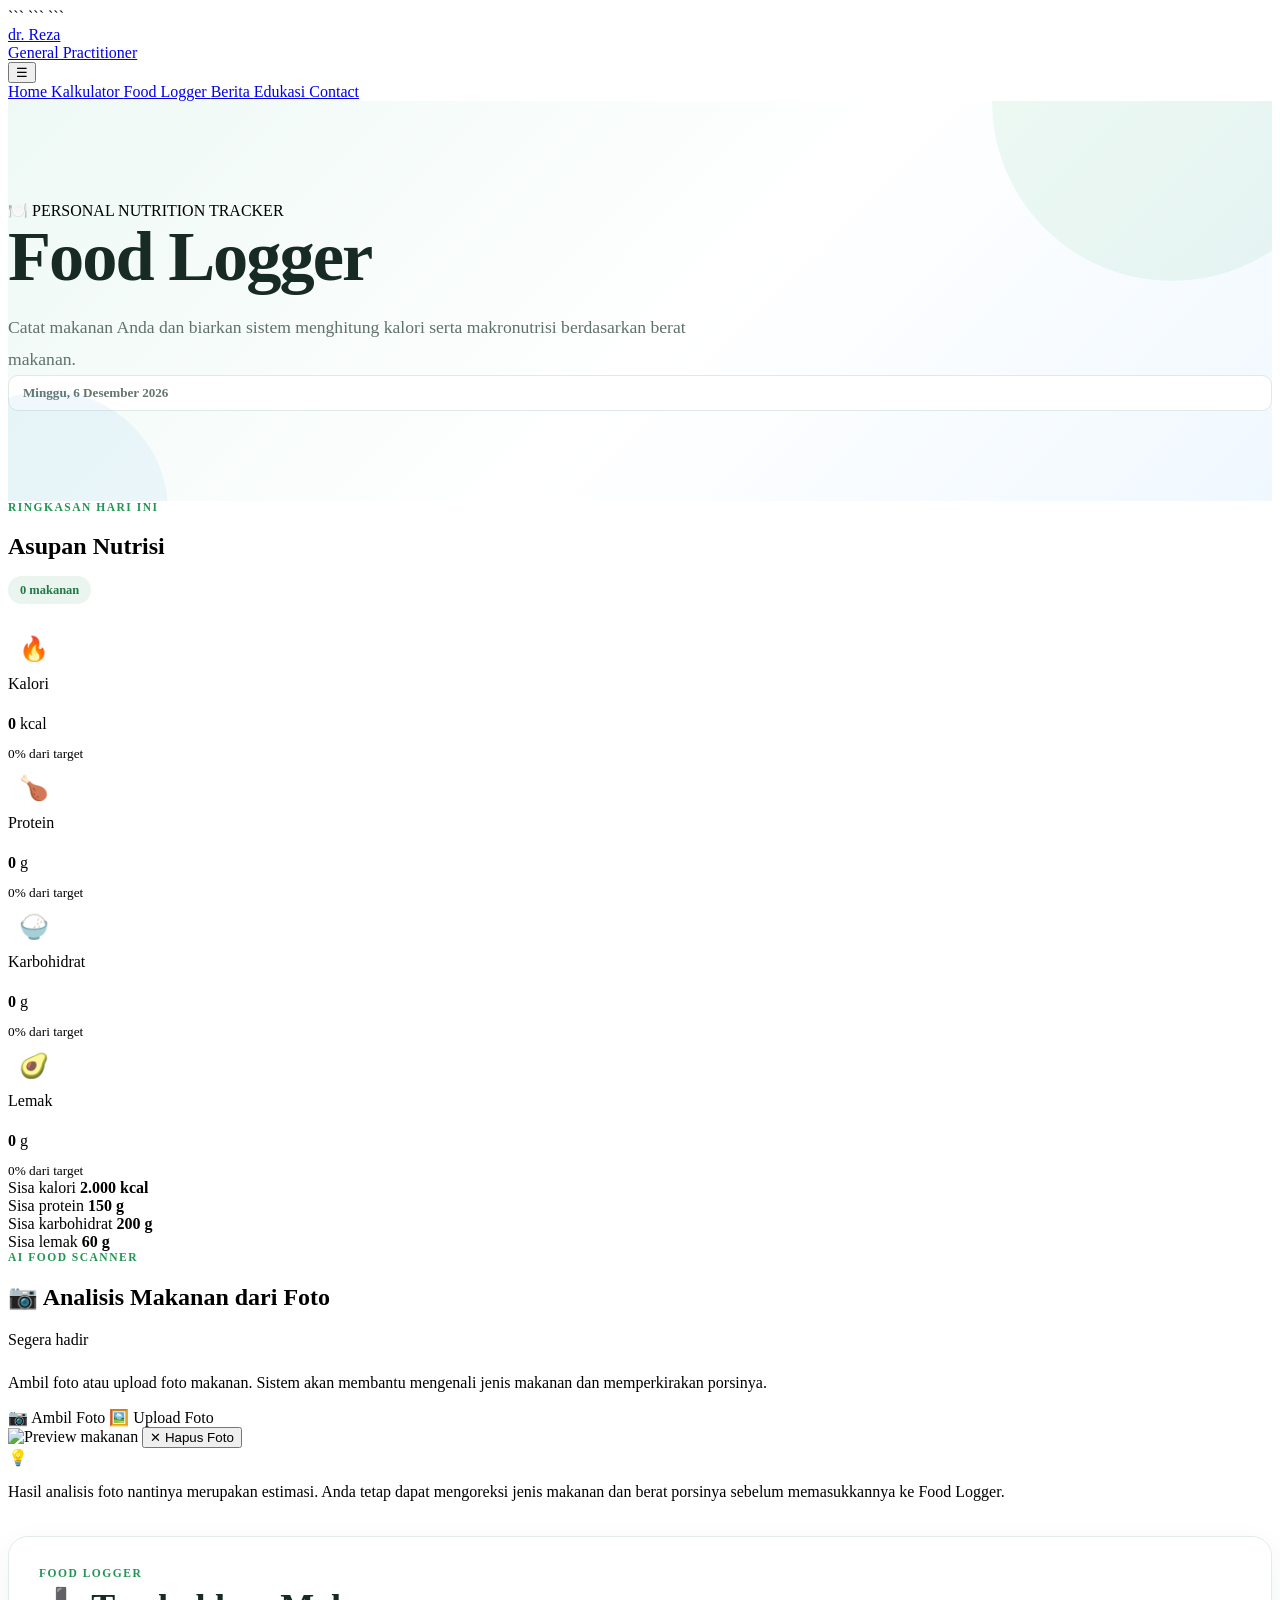
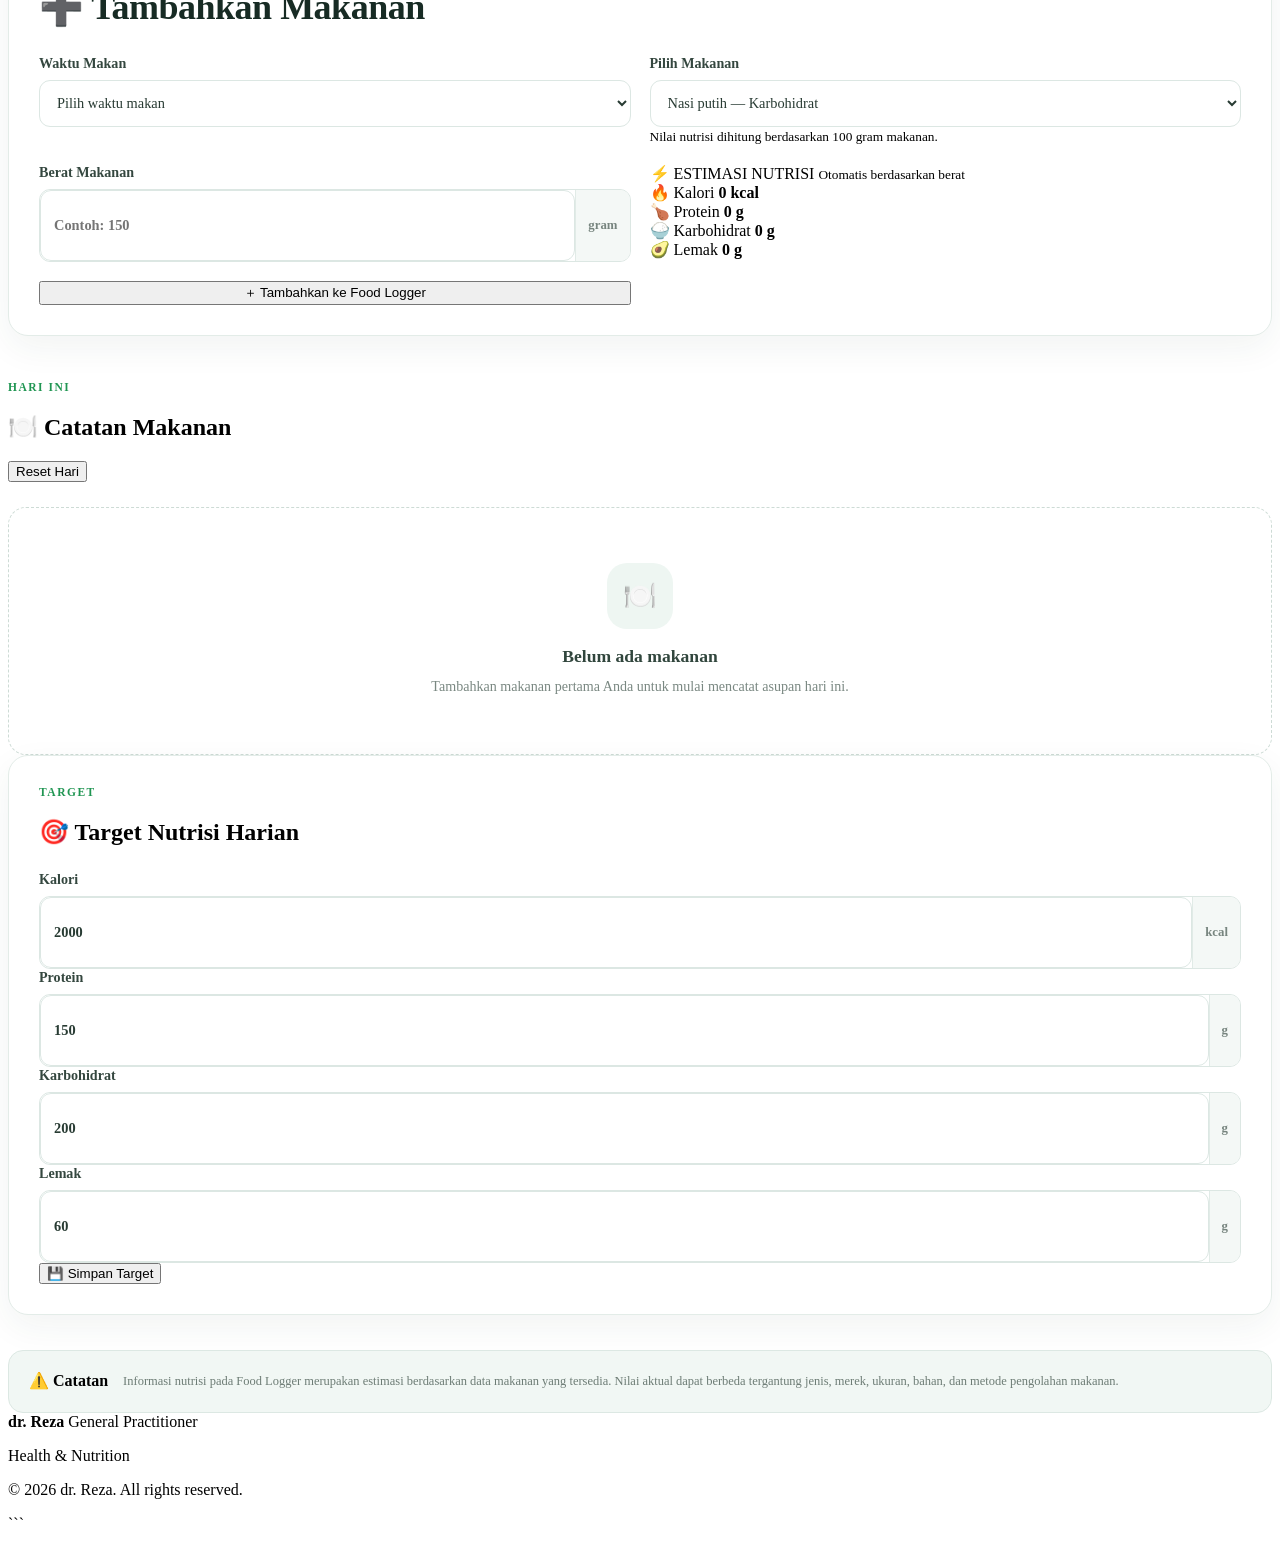
==== food-logger.html @ bc7f08a2 "Update print statement from 'Hello' to 'Goodbye'" ====
<!DOCTYPE html>

<html lang="id">

<head>

```
<meta charset="UTF-8">

<meta
    name="viewport"
    content="width=device-width, initial-scale=1.0"
>

<meta
    name="description"
    content="Food Logger Dr. Reza untuk mencatat makanan, menghitung kalori dan makronutrisi secara otomatis."
>

<meta
    name="theme-color"
    content="#0f766e"
>

<title>
    Food Logger - Dr. Reza Health & Nutrition
</title>

<link
    rel="stylesheet"
    href="css/food-logger.css"
>
```

</head>

<body>

```
<!-- ==================================================
     NAVBAR
=================================================== -->

<header class="site-header">

    <div class="container navbar">

        <a
            href="index.html"
            class="brand"
        >

            <div class="brand-name">
                dr. Reza
            </div>

            <div class="brand-subtitle">
                General Practitioner
            </div>

        </a>


        <button
            class="menu-toggle"
            id="menuToggle"
            type="button"
            aria-label="Buka menu"
            aria-expanded="false"
        >

            ☰

        </button>


        <nav
            class="nav-menu"
            id="navMenu"
        >

            <a
                href="index.html"
                class="nav-link"
            >
                Home
            </a>

            <a
                href="kalkulator.html"
                class="nav-link"
            >
                Kalkulator
            </a>

            <a
                href="food-logger.html"
                class="nav-link active"
            >
                Food Logger
            </a>

            <a
                href="berita.html"
                class="nav-link"
            >
                Berita
            </a>

            <a
                href="edukasi.html"
                class="nav-link"
            >
                Edukasi
            </a>

            <a
                href="contact.html"
                class="nav-link"
            >
                Contact
            </a>

        </nav>

    </div>

</header>



<!-- ==================================================
     MAIN
=================================================== -->

<main>

    <!-- HERO -->

    <section class="food-hero">

        <div class="container">

            <span class="section-badge">
                🍽️ PERSONAL NUTRITION TRACKER
            </span>

            <h1>
                Food Logger
            </h1>

            <p>
                Catat makanan Anda dan biarkan sistem
                menghitung kalori serta makronutrisi
                berdasarkan berat makanan.
            </p>

            <div
                class="current-date"
                id="currentDate"
            >
                -
            </div>

        </div>

    </section>



    <section class="container food-content">


        <!-- ==================================================
             DAILY SUMMARY
        =================================================== -->

        <section class="dashboard-card summary-card">

            <div class="card-header">

                <div>

                    <span class="card-label">
                        RINGKASAN HARI INI
                    </span>

                    <h2>
                        Asupan Nutrisi
                    </h2>

                </div>

                <span
                    class="food-count"
                    id="foodCount"
                >
                    0 makanan
                </span>

            </div>


            <div class="summary-grid">


                <!-- CALORIES -->

                <div class="summary-item calories">

                    <div class="summary-icon">
                        🔥
                    </div>

                    <div class="summary-info">

                        <span class="summary-title">
                            Kalori
                        </span>

                        <strong id="totalCalories">
                            0
                        </strong>

                        <span class="summary-unit">
                            kcal
                        </span>

                        <div class="progress-track">

                            <div
                                class="progress-bar"
                                id="calorieProgress"
                            ></div>

                        </div>

                        <small>
                            <span id="caloriePercentage">
                                0%
                            </span>
                            dari target
                        </small>

                    </div>

                </div>



                <!-- PROTEIN -->

                <div class="summary-item protein">

                    <div class="summary-icon">
                        🍗
                    </div>

                    <div class="summary-info">

                        <span class="summary-title">
                            Protein
                        </span>

                        <strong id="totalProtein">
                            0
                        </strong>

                        <span class="summary-unit">
                            g
                        </span>

                        <div class="progress-track">

                            <div
                                class="progress-bar"
                                id="proteinProgress"
                            ></div>

                        </div>

                        <small>
                            <span id="proteinPercentage">
                                0%
                            </span>
                            dari target
                        </small>

                    </div>

                </div>



                <!-- CARBS -->

                <div class="summary-item carbs">

                    <div class="summary-icon">
                        🍚
                    </div>

                    <div class="summary-info">

                        <span class="summary-title">
                            Karbohidrat
                        </span>

                        <strong id="totalCarbs">
                            0
                        </strong>

                        <span class="summary-unit">
                            g
                        </span>

                        <div class="progress-track">

                            <div
                                class="progress-bar"
                                id="carbsProgress"
                            ></div>

                        </div>

                        <small>
                            <span id="carbsPercentage">
                                0%
                            </span>
                            dari target
                        </small>

                    </div>

                </div>



                <!-- FAT -->

                <div class="summary-item fat">

                    <div class="summary-icon">
                        🥑
                    </div>

                    <div class="summary-info">

                        <span class="summary-title">
                            Lemak
                        </span>

                        <strong id="totalFat">
                            0
                        </strong>

                        <span class="summary-unit">
                            g
                        </span>

                        <div class="progress-track">

                            <div
                                class="progress-bar"
                                id="fatProgress"
                            ></div>

                        </div>

                        <small>
                            <span id="fatPercentage">
                                0%
                            </span>
                            dari target
                        </small>

                    </div>

                </div>

            </div>


            <!-- REMAINING -->

            <div class="remaining-grid">

                <div>

                    <span>
                        Sisa kalori
                    </span>

                    <strong id="remainingCalories">
                        2000 kcal
                    </strong>

                </div>

                <div>

                    <span>
                        Sisa protein
                    </span>

                    <strong id="remainingProtein">
                        150 g
                    </strong>

                </div>

                <div>

                    <span>
                        Sisa karbohidrat
                    </span>

                    <strong id="remainingCarbs">
                        200 g
                    </strong>

                </div>

                <div>

                    <span>
                        Sisa lemak
                    </span>

                    <strong id="remainingFat">
                        60 g
                    </strong>

                </div>

            </div>

        </section>



        <!-- ==================================================
             AI FOOD SCANNER
        =================================================== -->

        <section class="dashboard-card ai-scanner-card">

            <div class="card-header">

                <div>

                    <span class="card-label">
                        AI FOOD SCANNER
                    </span>

                    <h2>
                        📷 Analisis Makanan dari Foto
                    </h2>

                </div>

                <span class="ai-status">
                    Segera hadir
                </span>

            </div>


            <p class="scanner-description">

                Ambil foto atau upload foto makanan.
                Sistem akan membantu mengenali jenis
                makanan dan memperkirakan porsinya.

            </p>


            <div class="scanner-actions">

                <label
                    for="foodCamera"
                    class="scanner-button primary"
                >

                    📷
                    <span>
                        Ambil Foto
                    </span>

                </label>


                <input
                    type="file"
                    id="foodCamera"
                    accept="image/*"
                    capture="environment"
                    hidden
                >


                <label
                    for="foodPhoto"
                    class="scanner-button secondary"
                >

                    🖼️
                    <span>
                        Upload Foto
                    </span>

                </label>


                <input
                    type="file"
                    id="foodPhoto"
                    accept="image/*"
                    hidden
                >

            </div>


            <div
                class="photo-preview-container"
                id="photoPreviewContainer"
            >

                <img
                    id="photoPreview"
                    class="photo-preview"
                    src=""
                    alt="Preview makanan"
                >

                <button
                    type="button"
                    id="removePhoto"
                    class="remove-photo"
                >
                    ✕ Hapus Foto
                </button>

            </div>


            <div class="scanner-note">

                <span>
                    💡
                </span>

                <p>
                    Hasil analisis foto nantinya merupakan
                    estimasi. Anda tetap dapat mengoreksi
                    jenis makanan dan berat porsinya sebelum
                    memasukkannya ke Food Logger.
                </p>

            </div>

        </section>



        <!-- ==================================================
             ADD FOOD
        =================================================== -->

        <section class="dashboard-card add-food-card">

            <div class="card-header">

                <div>

                    <span class="card-label">
                        FOOD LOGGER
                    </span>

                    <h2>
                        ➕ Tambahkan Makanan
                    </h2>

                </div>

            </div>


            <form
                id="foodForm"
                class="food-form"
            >


                <!-- MEAL -->

                <div class="form-group">

                    <label for="mealType">
                        Waktu Makan
                    </label>

                    <select
                        id="mealType"
                        required
                    >

                        <option value="">
                            Pilih waktu makan
                        </option>

                        <option value="Sarapan">
                            🌅 Sarapan
                        </option>

                        <option value="Snack Pagi">
                            🍎 Snack Pagi
                        </option>

                        <option value="Makan Siang">
                            ☀️ Makan Siang
                        </option>

                        <option value="Snack Sore">
                            🍌 Snack Sore
                        </option>

                        <option value="Makan Malam">
                            🌙 Makan Malam
                        </option>

                        <option value="Snack Malam">
                            🥛 Snack Malam
                        </option>

                    </select>

                </div>



                <!-- FOOD DATABASE -->

                <div class="form-group">

                    <label for="foodDatabaseSelector">
                        Pilih Makanan
                    </label>

                    <select
                        id="foodDatabaseSelector"
                        required
                    >

                        <option value="">
                            Memuat database makanan...
                        </option>

                    </select>

                    <small class="form-help">
                        Nilai nutrisi dihitung berdasarkan
                        100 gram makanan.
                    </small>

                </div>



                <!-- WEIGHT -->

                <div class="form-group">

                    <label for="foodAmount">
                        Berat Makanan
                    </label>

                    <div class="input-with-unit">

                        <input
                            type="number"
                            id="foodAmount"
                            min="1"
                            step="1"
                            placeholder="Contoh: 150"
                            required
                        >

                        <span>
                            gram
                        </span>

                    </div>

                </div>



                <!-- OLD NAME FIELD
                     Hidden for compatibility -->

                <input
                    type="hidden"
                    id="foodName"
                >


                <input
                    type="hidden"
                    id="foodUnit"
                    value="gram"
                >


                <!-- OLD MANUAL NUTRITION
                     Hidden for compatibility -->

                <input
                    type="hidden"
                    id="foodCalories"
                    value="0"
                >

                <input
                    type="hidden"
                    id="foodProtein"
                    value="0"
                >

                <input
                    type="hidden"
                    id="foodCarbs"
                    value="0"
                >

                <input
                    type="hidden"
                    id="foodFat"
                    value="0"
                >



                <!-- AUTOMATIC PREVIEW -->

                <div class="nutrition-preview">

                    <div class="preview-header">

                        <span>
                            ⚡ ESTIMASI NUTRISI
                        </span>

                        <small>
                            Otomatis berdasarkan berat
                        </small>

                    </div>


                    <div class="preview-grid">

                        <div class="preview-item">

                            <span>
                                🔥 Kalori
                            </span>

                            <strong id="previewCalories">
                                0 kcal
                            </strong>

                        </div>


                        <div class="preview-item">

                            <span>
                                🍗 Protein
                            </span>

                            <strong id="previewProtein">
                                0 g
                            </strong>

                        </div>


                        <div class="preview-item">

                            <span>
                                🍚 Karbohidrat
                            </span>

                            <strong id="previewCarbs">
                                0 g
                            </strong>

                        </div>


                        <div class="preview-item">

                            <span>
                                🥑 Lemak
                            </span>

                            <strong id="previewFat">
                                0 g
                            </strong>

                        </div>

                    </div>

                </div>



                <!-- SUBMIT -->

                <button
                    type="submit"
                    class="submit-food-button"
                >

                    <span>
                        ＋
                    </span>

                    Tambahkan ke Food Logger

                </button>

            </form>

        </section>



        <!-- ==================================================
             FOOD HISTORY
        =================================================== -->

        <section class="dashboard-card history-card">

            <div class="card-header">

                <div>

                    <span class="card-label">
                        HARI INI
                    </span>

                    <h2>
                        🍽️ Catatan Makanan
                    </h2>

                </div>


                <button
                    type="button"
                    id="resetDay"
                    class="reset-button"
                >
                    Reset Hari
                </button>

            </div>


            <div
                id="emptyState"
                class="empty-state"
            >

                <div class="empty-icon">
                    🍽️
                </div>

                <h3>
                    Belum ada makanan
                </h3>

                <p>
                    Tambahkan makanan pertama Anda
                    untuk mulai mencatat asupan hari ini.
                </p>

            </div>


            <div
                id="foodList"
                class="food-list"
            >
            </div>

        </section>



        <!-- ==================================================
             TARGET NUTRITION
        =================================================== -->

        <section class="dashboard-card target-card">

            <div class="card-header">

                <div>

                    <span class="card-label">
                        TARGET
                    </span>

                    <h2>
                        🎯 Target Nutrisi Harian
                    </h2>

                </div>

            </div>


            <div class="target-form">


                <div class="form-group">

                    <label for="targetCalories">
                        Kalori
                    </label>

                    <div class="input-with-unit">

                        <input
                            type="number"
                            id="targetCalories"
                            min="1"
                            step="1"
                        >

                        <span>
                            kcal
                        </span>

                    </div>

                </div>


                <div class="form-group">

                    <label for="targetProtein">
                        Protein
                    </label>

                    <div class="input-with-unit">

                        <input
                            type="number"
                            id="targetProtein"
                            min="0"
                            step="1"
                        >

                        <span>
                            g
                        </span>

                    </div>

                </div>


                <div class="form-group">

                    <label for="targetCarbs">
                        Karbohidrat
                    </label>

                    <div class="input-with-unit">

                        <input
                            type="number"
                            id="targetCarbs"
                            min="0"
                            step="1"
                        >

                        <span>
                            g
                        </span>

                    </div>

                </div>


                <div class="form-group">

                    <label for="targetFat">
                        Lemak
                    </label>

                    <div class="input-with-unit">

                        <input
                            type="number"
                            id="targetFat"
                            min="0"
                            step="1"
                        >

                        <span>
                            g
                        </span>

                    </div>

                </div>


            </div>


            <button
                type="button"
                id="saveTarget"
                class="save-target-button"
            >
                💾 Simpan Target
            </button>

        </section>



        <!-- ==================================================
             DISCLAIMER
        =================================================== -->

        <div class="nutrition-disclaimer">

            <strong>
                ⚠️ Catatan
            </strong>

            <p>
                Informasi nutrisi pada Food Logger merupakan
                estimasi berdasarkan data makanan yang tersedia.
                Nilai aktual dapat berbeda tergantung jenis,
                merek, ukuran, bahan, dan metode pengolahan makanan.
            </p>

        </div>


    </section>

</main>



<!-- ==================================================
     FOOTER
=================================================== -->

<footer class="site-footer">

    <div class="container">

        <div class="footer-brand">

            <strong>
                dr. Reza
            </strong>

            <span>
                General Practitioner
            </span>

        </div>


        <p>
            Health & Nutrition
        </p>


        <p class="copyright">

            ©
            <span id="footerYear">
                2026
            </span>
            dr. Reza.
            All rights reserved.

        </p>

    </div>

</footer>



<!-- ==================================================
     JAVASCRIPT
=================================================== -->

<script
    src="js/food-logger.js"
></script>
```

</body>

</html>
---- css/food-logger.css ----
/* =========================================================
DR. REZA HEALTH & NUTRITION
FOOD LOGGER
========================================================= */

/* =========================================================
RESET & BASE
========================================================= */

.food-section,
.food-hero {
width: 100%;
}

.food-container {
width: min(1180px, calc(100% - 40px));
margin: 0 auto;
}

.food-section {
padding: 70px 0 90px;
background: #f7faf9;
}

.food-hero {
position: relative;
overflow: hidden;
padding: 100px 0 90px;
background:
linear-gradient(
135deg,
#eef9f5 0%,
#ffffff 55%,
#f0f8ff 100%
);
}

/* =========================================================
HERO
========================================================= */

.food-hero::before {
content: "";
position: absolute;
width: 360px;
height: 360px;
border-radius: 50%;
background: rgba(39, 174, 96, 0.08);
top: -180px;
right: -80px;
}

.food-hero::after {
content: "";
position: absolute;
width: 240px;
height: 240px;
border-radius: 50%;
background: rgba(52, 152, 219, 0.07);
bottom: -130px;
left: -80px;
}

.food-hero-content {
position: relative;
z-index: 2;
max-width: 760px;
}

.food-badge {
display: inline-flex;
align-items: center;
gap: 8px;
padding: 8px 15px;
margin-bottom: 20px;
border-radius: 999px;
background: rgba(39, 174, 96, 0.10);
color: #219653;
font-size: 0.85rem;
font-weight: 700;
letter-spacing: 0.3px;
}

.food-hero h1 {
margin: 0 0 18px;
color: #172b24;
font-size: clamp(2.5rem, 6vw, 4.4rem);
line-height: 1.05;
font-weight: 800;
letter-spacing: -2px;
}

.food-hero p {
max-width: 690px;
margin: 0;
color: #60706a;
font-size: 1.1rem;
line-height: 1.8;
}

.food-hero p strong {
color: #263b34;
}

.food-hero-actions {
display: flex;
flex-wrap: wrap;
gap: 14px;
margin-top: 30px;
}

/* =========================================================
BUTTONS
========================================================= */

.food-logger-css .btn-primary,
.btn-primary {
display: inline-flex;
align-items: center;
justify-content: center;
min-height: 48px;
padding: 12px 22px;
border: none;
border-radius: 12px;
background: #219653;
color: #ffffff;
text-decoration: none;
font-size: 0.95rem;
font-weight: 700;
cursor: pointer;
transition:
transform 0.2s ease,
box-shadow 0.2s ease,
background 0.2s ease;
}

.btn-primary:hover {
background: #1b7f46;
transform: translateY(-2px);
box-shadow: 0 10px 24px rgba(33, 150, 83, 0.20);
}

.btn-secondary {
display: inline-flex;
align-items: center;
justify-content: center;
min-height: 48px;
padding: 12px 22px;
border: 1px solid #d9e6e1;
border-radius: 12px;
background: #ffffff;
color: #253a33;
text-decoration: none;
font-size: 0.95rem;
font-weight: 700;
cursor: pointer;
transition:
transform 0.2s ease,
border-color 0.2s ease,
box-shadow 0.2s ease;
}

.btn-secondary:hover {
transform: translateY(-2px);
border-color: #219653;
box-shadow: 0 8px 20px rgba(0, 0, 0, 0.06);
}

.btn-danger {
display: inline-flex;
align-items: center;
justify-content: center;
min-height: 46px;
padding: 11px 20px;
border: 1px solid #f1caca;
border-radius: 11px;
background: #fff7f7;
color: #c0392b;
font-size: 0.9rem;
font-weight: 700;
cursor: pointer;
transition: all 0.2s ease;
}

.btn-danger:hover {
background: #fdeaea;
border-color: #e5a7a1;
}

/* =========================================================
SECTION HEADING
========================================================= */

.section-heading {
max-width: 720px;
margin: 0 auto 38px;
text-align: center;
}

.section-label {
display: inline-block;
margin-bottom: 9px;
color: #219653;
font-size: 0.75rem;
font-weight: 800;
letter-spacing: 1.8px;
text-transform: uppercase;
}

.section-heading h2,
.daily-summary h2,
.add-food-card h2,
.food-list-section h2 {
margin: 0;
color: #172b24;
font-size: clamp(1.7rem, 3vw, 2.25rem);
line-height: 1.25;
font-weight: 800;
letter-spacing: -0.5px;
}

.section-heading p {
margin: 13px auto 0;
color: #71807a;
line-height: 1.7;
}

/* =========================================================
TARGET CARD
========================================================= */

.target-card {
margin-bottom: 30px;
padding: 30px;
border: 1px solid #e3ece8;
border-radius: 20px;
background: #ffffff;
box-shadow: 0 12px 35px rgba(26, 68, 51, 0.06);
}

.card-header {
margin-bottom: 25px;
}

.card-label {
display: block;
margin-bottom: 6px;
color: #219653;
font-size: 0.72rem;
font-weight: 800;
letter-spacing: 1.5px;
}

.card-header h3 {
margin: 0;
color: #20342c;
font-size: 1.45rem;
}

.card-header p {
margin: 7px 0 0;
color: #788780;
}

.target-grid {
display: grid;
grid-template-columns: repeat(4, 1fr);
gap: 18px;
}

.target-field label,
.form-group label {
display: block;
margin-bottom: 8px;
color: #34473f;
font-size: 0.88rem;
font-weight: 700;
}

.input-with-unit {
display: flex;
align-items: stretch;
overflow: hidden;
border: 1px solid #dce7e3;
border-radius: 11px;
background: #ffffff;
transition:
border-color 0.2s ease,
box-shadow 0.2s ease;
}

.input-with-unit:focus-within {
border-color: #219653;
box-shadow: 0 0 0 4px rgba(33, 150, 83, 0.08);
}

.input-with-unit input {
min-width: 0;
width: 100%;
padding: 12px 13px;
border: none;
outline: none;
background: transparent;
color: #24372f;
font-family: inherit;
font-size: 0.95rem;
font-weight: 600;
}

.input-with-unit span {
display: flex;
align-items: center;
padding: 0 12px;
background: #f4f8f6;
border-left: 1px solid #e1ebe7;
color: #77857f;
font-size: 0.8rem;
font-weight: 600;
}

.target-button {
margin-top: 22px;
}

/* =========================================================
DAILY SUMMARY
========================================================= */

.daily-summary {
margin-bottom: 30px;
}

.summary-title {
display: flex;
align-items: flex-end;
justify-content: space-between;
gap: 20px;
margin-bottom: 22px;
}

.current-date {
padding: 9px 14px;
border: 1px solid #dfe9e5;
border-radius: 10px;
background: #ffffff;
color: #65756e;
font-size: 0.82rem;
font-weight: 600;
}

/* =========================================================
CALORIE CARD
========================================================= */

.calorie-card {
padding: 27px;
border-radius: 20px;
background: linear-gradient(135deg, #18382b, #245640);
color: #ffffff;
box-shadow: 0 15px 35px rgba(24, 56, 43, 0.16);
}

.calorie-info {
display: flex;
align-items: center;
gap: 16px;
}

.summary-icon {
display: flex;
align-items: center;
justify-content: center;
width: 52px;
height: 52px;
flex: 0 0 52px;
border-radius: 15px;
background: rgba(255, 255, 255, 0.12);
font-size: 1.5rem;
}

.summary-label {
display: block;
margin-bottom: 3px;
color: rgba(255, 255, 255, 0.72);
font-size: 0.78rem;
font-weight: 600;
}

.calorie-number {
display: flex;
align-items: baseline;
gap: 5px;
}

.calorie-number strong {
font-size: 2rem;
line-height: 1;
}

.calorie-number span {
color: rgba(255, 255, 255, 0.72);
font-size: 0.9rem;
}

.progress-wrapper {
display: flex;
align-items: center;
gap: 14px;
margin-top: 22px;
}

.progress-bar {
width: 100%;
height: 11px;
overflow: hidden;
border-radius: 999px;
background: rgba(255, 255, 255, 0.14);
}

.progress-fill {
height: 100%;
border-radius: inherit;
background: #ffffff;
transition: width 0.4s ease;
}

.progress-percentage {
min-width: 45px;
color: #ffffff;
font-size: 0.8rem;
font-weight: 700;
text-align: right;
}

/* =========================================================
MACRO CARDS
========================================================= */

.macro-grid {
display: grid;
grid-template-columns: repeat(3, 1fr);
gap: 18px;
margin-top: 18px;
}

.macro-card {
position: relative;
padding: 23px;
border: 1px solid #e1ebe7;
border-radius: 17px;
background: #ffffff;
box-shadow: 0 8px 25px rgba(26, 68, 51, 0.045);
}

.macro-top {
display: flex;
align-items: center;
gap: 10px;
margin-bottom: 15px;
}

.macro-icon {
display: flex;
align-items: center;
justify-content: center;
width: 38px;
height: 38px;
border-radius: 11px;
background: #f1f7f4;
font-size: 1.15rem;
}

.macro-name {
color: #52645c;
font-size: 0.85rem;
font-weight: 700;
}

.macro-value {
display: flex;
align-items: baseline;
gap: 4px;
margin-bottom: 14px;
}

.macro-value strong {
color: #1c3128;
font-size: 1.6rem;
}

.macro-value span {
color: #829089;
font-size: 0.78rem;
}

.macro-progress {
width: 100%;
height: 8px;
overflow: hidden;
border-radius: 999px;
background: #edf2ef;
}

.macro-progress-fill {
height: 100%;
border-radius: inherit;
background: #219653;
transition: width 0.4s ease;
}

.macro-percentage {
display: block;
margin-top: 8px;
color: #728078;
font-size: 0.75rem;
font-weight: 700;
text-align: right;
}

/* =========================================================
REMAINING
========================================================= */

.remaining-card {
display: grid;
grid-template-columns: repeat(4, 1fr);
margin-top: 18px;
border: 1px solid #e1ebe7;
border-radius: 17px;
background: #ffffff;
overflow: hidden;
}

.remaining-item {
display: flex;
flex-direction: column;
gap: 7px;
padding: 18px 20px;
border-right: 1px solid #e8efec;
}

.remaining-item:last-child {
border-right: none;
}

.remaining-item span {
color: #788780;
font-size: 0.77rem;
line-height: 1.4;
}

.remaining-item strong {
color: #24382f;
font-size: 1rem;
}

/* =========================================================
ADD FOOD CARD
========================================================= */

.add-food-card {
margin-top: 35px;
margin-bottom: 45px;
padding: 30px;
border: 1px solid #e3ece8;
border-radius: 20px;
background: #ffffff;
box-shadow: 0 12px 35px rgba(26, 68, 51, 0.06);
}

.food-form {
display: grid;
grid-template-columns: repeat(2, 1fr);
gap: 19px;
}

.form-group {
min-width: 0;
}

.form-group input,
.form-group select {
width: 100%;
min-height: 47px;
padding: 11px 13px;
border: 1px solid #dce7e3;
border-radius: 11px;
outline: none;
background: #ffffff;
color: #283b33;
font-family: inherit;
font-size: 0.9rem;
transition:
border-color 0.2s ease,
box-shadow 0.2s ease;
}

.form-group input:focus,
.form-group select:focus {
border-color: #219653;
box-shadow: 0 0 0 4px rgba(33, 150, 83, 0.08);
}

.amount-input {
display: grid;
grid-template-columns: 1fr 115px;
gap: 8px;
}

.amount-input input,
.amount-input select {
min-width: 0;
}

.add-food-button {
grid-column: 1 / -1;
margin-top: 4px;
}

/* =========================================================
FOOD LIST
========================================================= */

.food-list-section {
margin-top: 10px;
}

.list-heading {
display: flex;
align-items: flex-end;
justify-content: space-between;
gap: 20px;
margin-bottom: 22px;
}

.food-count {
padding: 7px 12px;
border-radius: 999px;
background: #eaf5ef;
color: #237848;
font-size: 0.78rem;
font-weight: 700;
}

.empty-state {
padding: 55px 25px;
border: 1px dashed #cddbd5;
border-radius: 18px;
background: #ffffff;
text-align: center;
}

.empty-icon {
display: flex;
align-items: center;
justify-content: center;
width: 66px;
height: 66px;
margin: 0 auto 17px;
border-radius: 20px;
background: #eef6f2;
font-size: 1.7rem;
}

.empty-state h3 {
margin: 0 0 8px;
color: #31463d;
font-size: 1.1rem;
}

.empty-state p {
max-width: 430px;
margin: 0 auto;
color: #7a8882;
font-size: 0.88rem;
line-height: 1.7;
}

.food-list {
display: flex;
flex-direction: column;
gap: 15px;
}

/* =========================================================
FOOD ITEM
========================================================= */

.food-item {
display: grid;
grid-template-columns: 1fr auto;
gap: 20px;
padding: 20px;
border: 1px solid #e1ebe7;
border-radius: 16px;
background: #ffffff;
box-shadow: 0 7px 20px rgba(26, 68, 51, 0.04);
}

.food-item-main {
min-width: 0;
}

.food-item-meal {
display: inline-block;
margin-bottom: 7px;
padding: 5px 9px;
border-radius: 7px;
background: #edf6f1;
color: #237848;
font-size: 0.7rem;
font-weight: 800;
}

.food-item-name {
margin: 0 0 6px;
color: #263a32;
font-size: 1rem;
font-weight: 800;
}

.food-item-portion {
color: #7b8983;
font-size: 0.8rem;
}

.food-item-nutrition {
display: flex;
flex-wrap: wrap;
align-items: center;
gap: 15px;
margin-top: 13px;
}

.nutrition-value {
color: #53645d;
font-size: 0.77rem;
font-weight: 600;
}

.nutrition-value strong {
color: #293d34;
}

.food-item-actions {
display: flex;
align-items: center;
}

.delete-food {
width: 38px;
height: 38px;
border: 1px solid #f0d8d5;
border-radius: 10px;
background: #fff8f7;
color: #c0392b;
font-size: 0.95rem;
cursor: pointer;
transition: all 0.2s ease;
}

.delete-food:hover {
background: #fdebea;
transform: translateY(-1px);
}

/* =========================================================
LOGGER ACTIONS
========================================================= */

.logger-actions {
display: flex;
justify-content: center;
margin-top: 30px;
}

/* =========================================================
DISCLAIMER
========================================================= */

.nutrition-disclaimer {
display: flex;
gap: 15px;
margin-top: 35px;
padding: 20px;
border: 1px solid #dce8e3;
border-radius: 15px;
background: #f1f7f4;
}

.disclaimer-icon {
display: flex;
align-items: center;
justify-content: center;
width: 40px;
height: 40px;
flex: 0 0 40px;
border-radius: 10px;
background: #ffffff;
font-size: 1rem;
}

.nutrition-disclaimer h3 {
margin: 0 0 5px;
color: #30453c;
font-size: 0.9rem;
}

.nutrition-disclaimer p {
margin: 0;
color: #6d7c75;
font-size: 0.78rem;
line-height: 1.7;
}

/* =========================================================
FOOTER SUPPORT
========================================================= */

.site-footer {
margin-top: 0;
}

/* =========================================================
RESPONSIVE - TABLET
========================================================= */

@media (max-width: 900px) {


.food-container {
    width: min(100% - 30px, 760px);
}

.food-hero {
    padding: 80px 0 75px;
}

.target-grid {
    grid-template-columns: repeat(2, 1fr);
}

.macro-grid {
    grid-template-columns: 1fr;
}

.remaining-card {
    grid-template-columns: repeat(2, 1fr);
}

.remaining-item:nth-child(2) {
    border-right: none;
}

.remaining-item:nth-child(-n + 2) {
    border-bottom: 1px solid #e8efec;
}

.food-form {
    grid-template-columns: 1fr 1fr;
}
 

}

/* =========================================================
RESPONSIVE - MOBILE
========================================================= */

@media (max-width: 600px) {

 
.food-container {
    width: calc(100% - 24px);
}

.food-section {
    padding: 50px 0 65px;
}

.food-hero {
    padding: 65px 0 60px;
}

.food-hero h1 {
    font-size: 2.55rem;
    letter-spacing: -1.2px;
}

.food-hero p {
    font-size: 0.95rem;
    line-height: 1.7;
}

.food-hero-actions {
    flex-direction: column;
}

.food-hero-actions a {
    width: 100%;
}

.section-heading {
    margin-bottom: 28px;
}

.section-heading h2,
.daily-summary h2,
.add-food-card h2,
.food-list-section h2 {
    font-size: 1.55rem;
}

.target-card,
.add-food-card {
    padding: 20px;
    border-radius: 17px;
}

.target-grid {
    grid-template-columns: 1fr;
    gap: 14px;
}

.summary-title,
.list-heading {
    align-items: flex-start;
    flex-direction: column;
    gap: 10px;
}

.current-date {
    align-self: flex-start;
}

.calorie-card {
    padding: 21px;
    border-radius: 17px;
}

.calorie-number strong {
    font-size: 1.75rem;
}

.macro-card {
    padding: 19px;
}

.remaining-card {
    grid-template-columns: 1fr;
}

.remaining-item {
    border-right: none;
    border-bottom: 1px solid #e8efec;
}

.remaining-item:last-child {
    border-bottom: none;
}

.food-form {
    grid-template-columns: 1fr;
    gap: 15px;
}

.add-food-button {
    grid-column: auto;
    width: 100%;
}

.amount-input {
    grid-template-columns: 1fr 105px;
}

.food-item {
    grid-template-columns: 1fr;
    gap: 13px;
}

.food-item-actions {
    justify-content: flex-end;
}

.delete-food {
    width: 100%;
}

.food-item-nutrition {
    gap: 10px 15px;
}

.nutrition-disclaimer {
    align-items: flex-start;
    padding: 16px;
}
 

}

/* =========================================================
SMALL MOBILE
========================================================= */

@media (max-width: 380px) {


.food-container {
    width: calc(100% - 18px);
}

.food-hero h1 {
    font-size: 2.25rem;
}

.calorie-number {
    flex-wrap: wrap;
}

.amount-input {
    grid-template-columns: 1fr;
}

.progress-wrapper {
    gap: 8px;
}


}

/* =========================================================
ACCESSIBILITY
========================================================= */

button:focus-visible,
a:focus-visible,
input:focus-visible,
select:focus-visible {
outline: 3px solid rgba(33, 150, 83, 0.25);
outline-offset: 2px;
}

/* =========================================================
REDUCE MOTION
========================================================= */

@media (prefers-reduced-motion: reduce) {


*,
*::before,
*::after {
    scroll-behavior: auto !important;
    transition: none !important;
    animation: none !important;
}


}
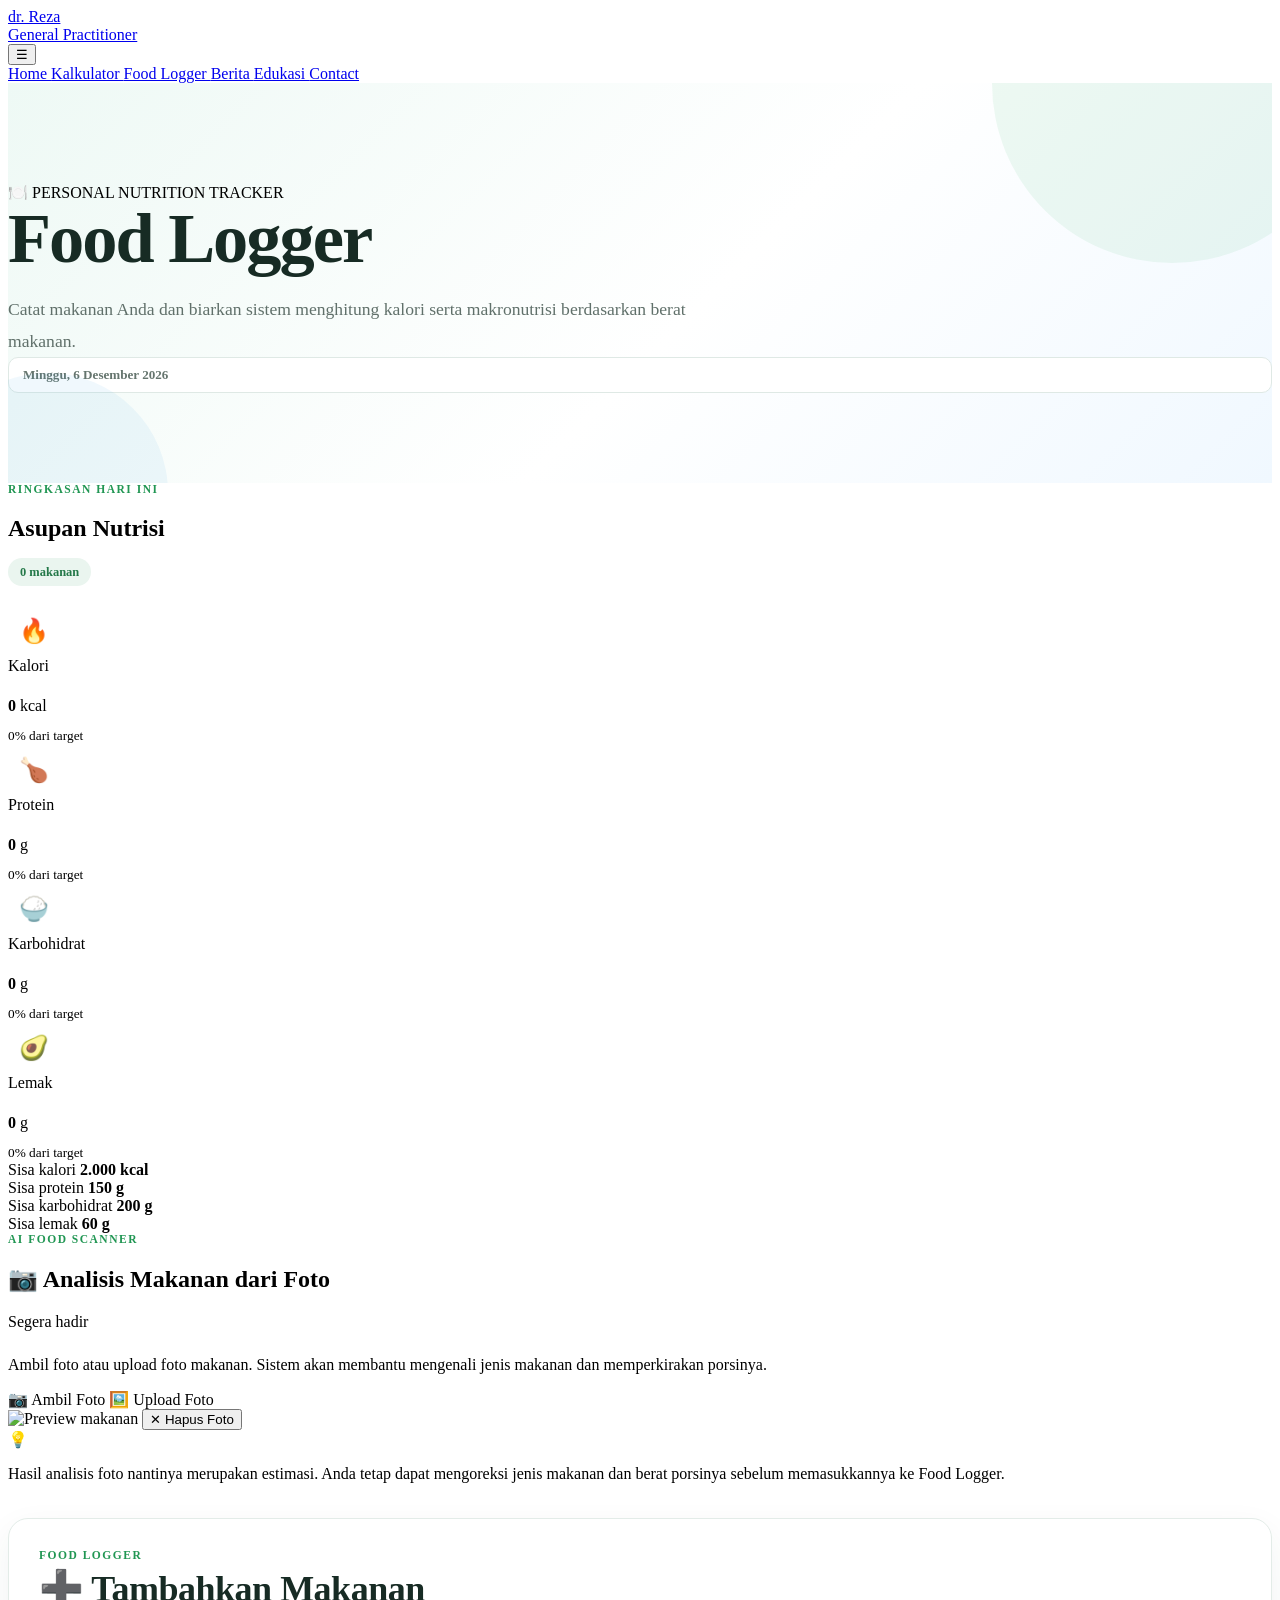
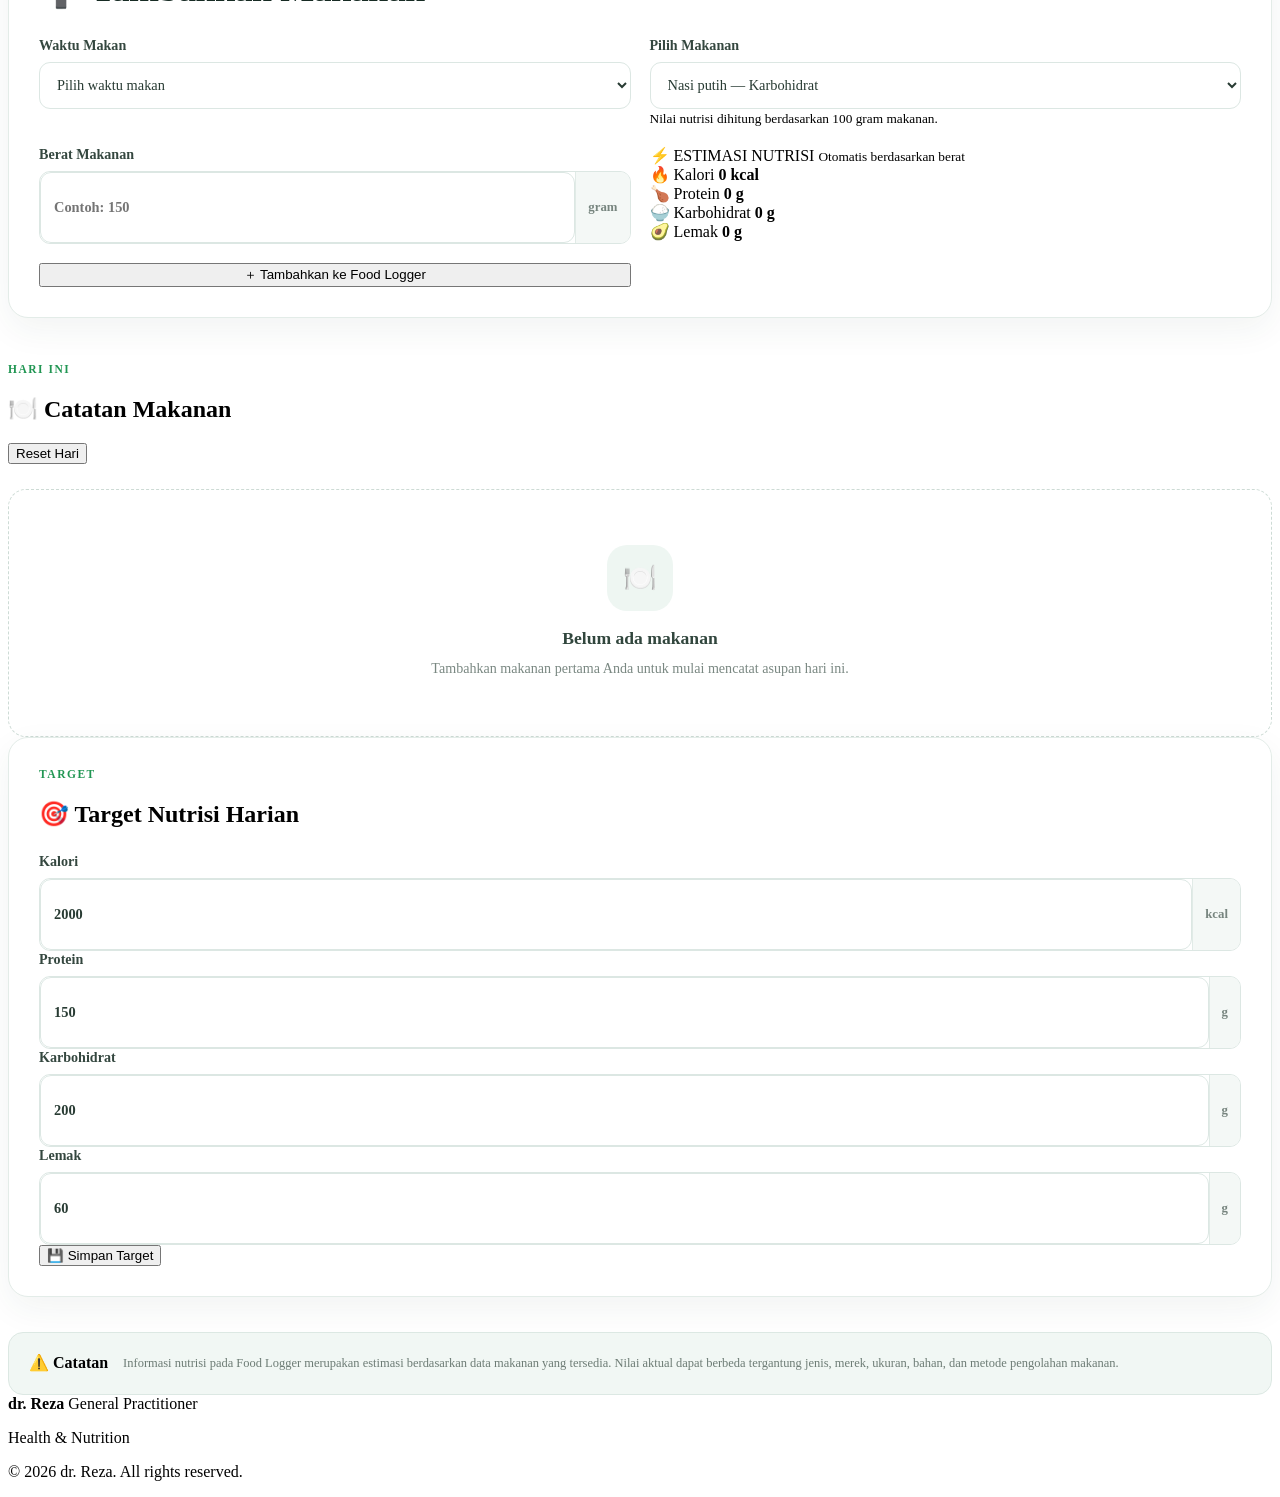
==== commit fe431681: "Remove unnecessary code blocks from HTML file" ====
--- a/food-logger.html
+++ b/food-logger.html
@@ -4,7 +4,7 @@
 
 <head>
 
-```
+ 
 <meta charset="UTF-8">
 
 <meta
@@ -30,13 +30,13 @@
     rel="stylesheet"
     href="css/food-logger.css"
 >
-```
+ 
 
 </head>
 
 <body>
 
-```
+ 
 <!-- ==================================================
      NAVBAR
 =================================================== -->
@@ -1115,7 +1115,7 @@
 <script
     src="js/food-logger.js"
 ></script>
-```
+ 
 
 </body>
 
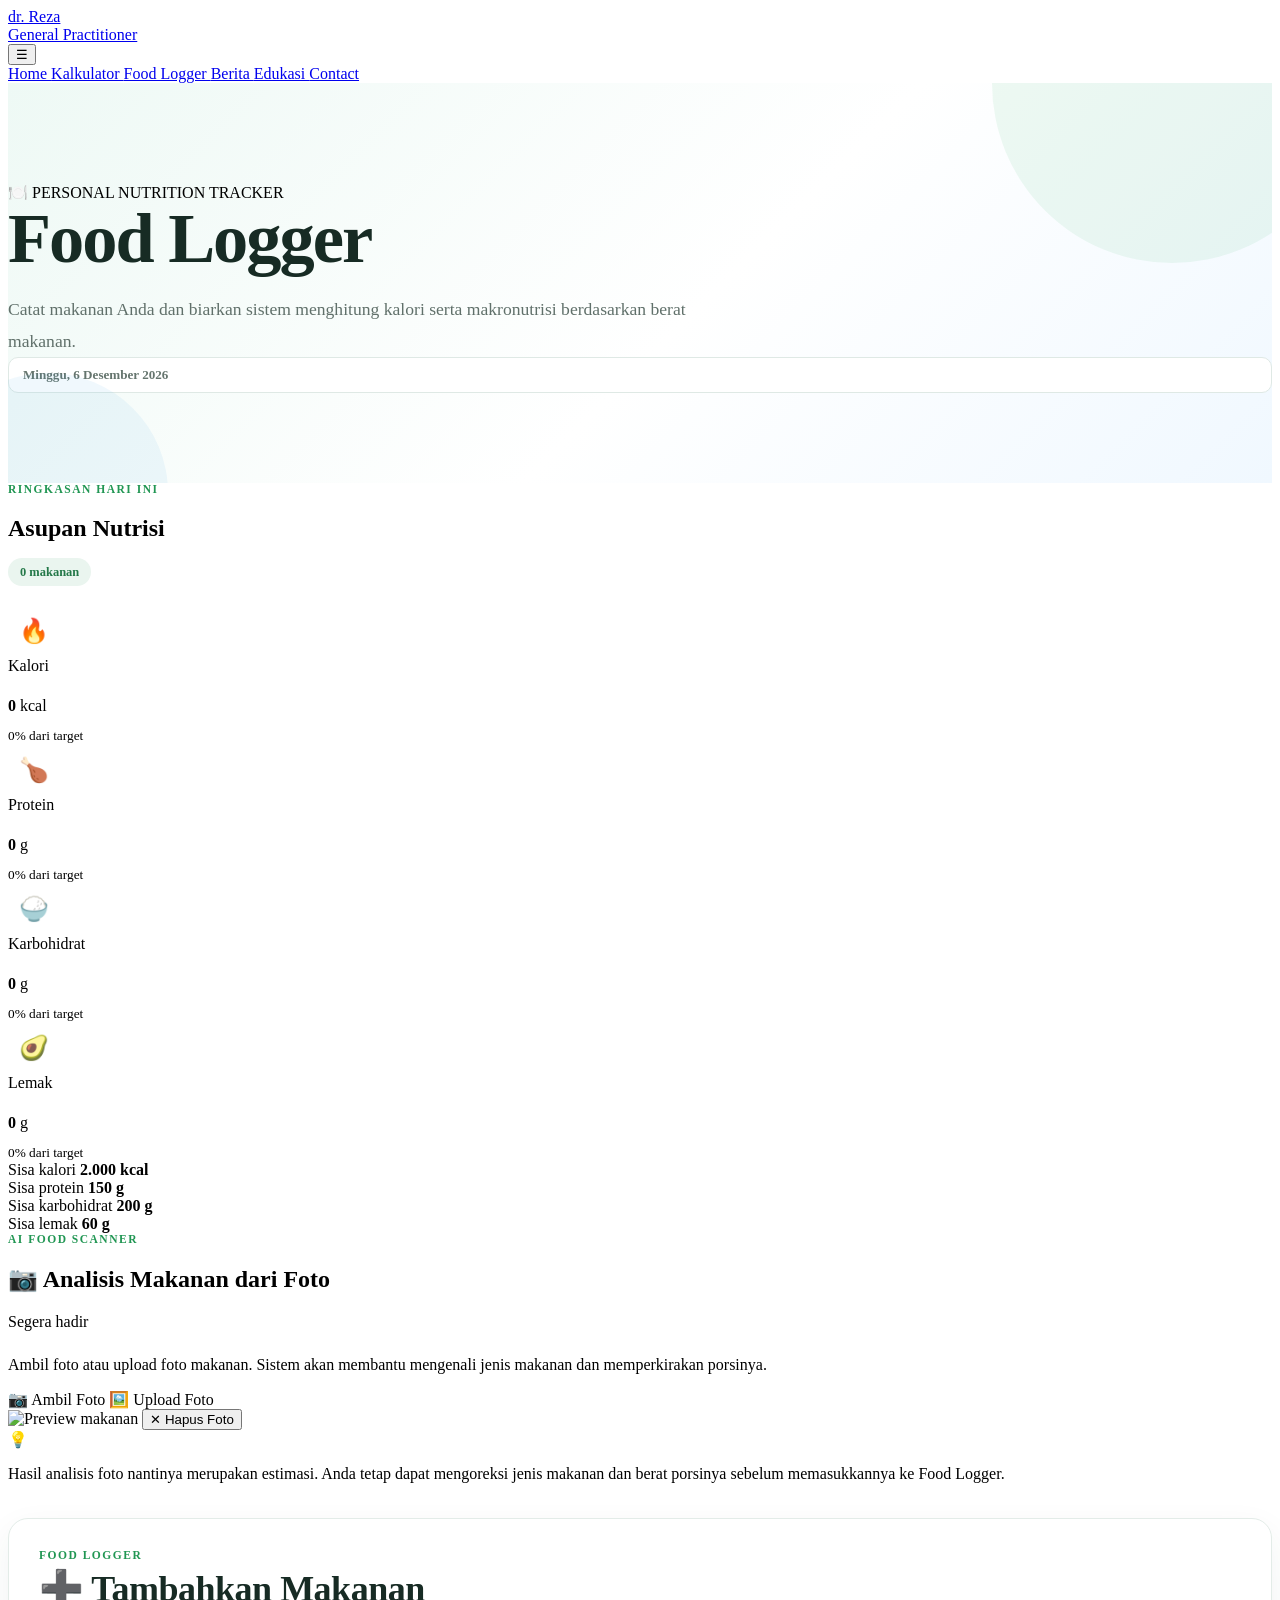
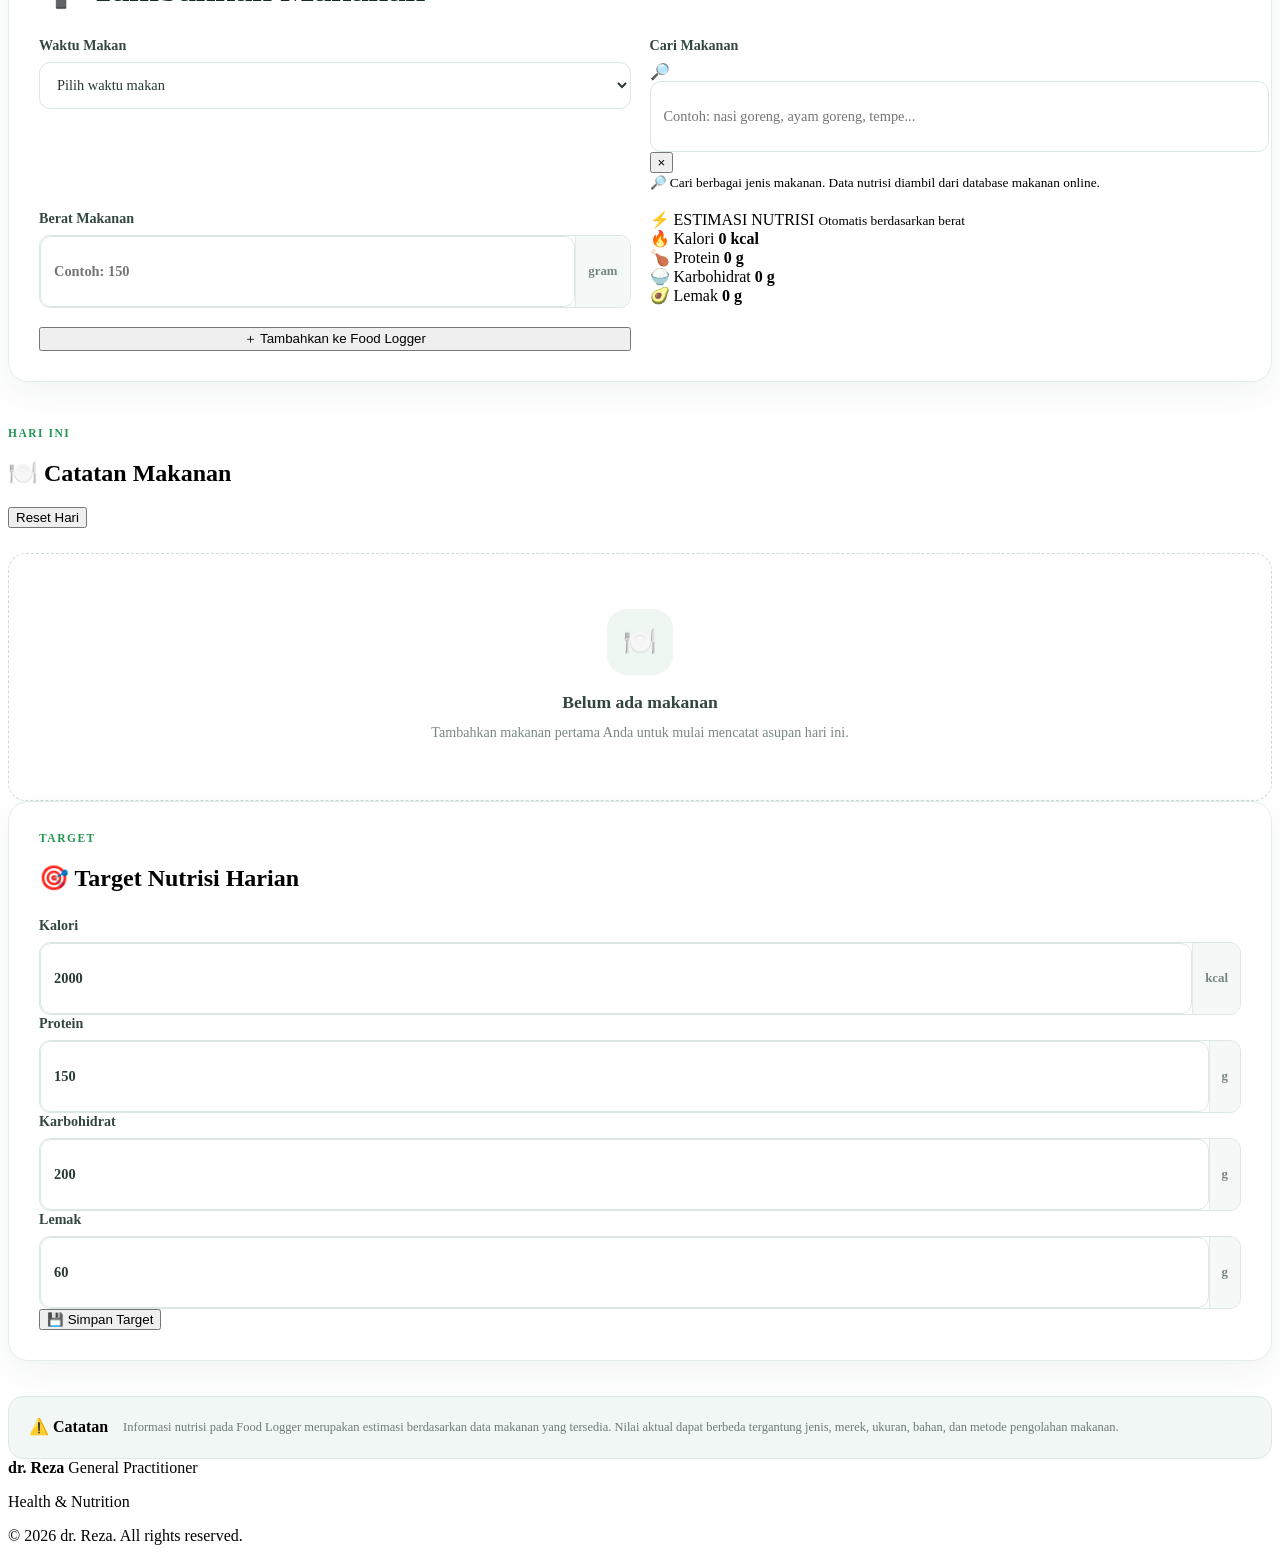
==== commit 659bce9a: "Revamp food search section in food-logger.html Updated food search interface with new input and butt" ====
--- a/food-logger.html
+++ b/food-logger.html
@@ -642,29 +642,96 @@
 
                 <!-- FOOD DATABASE -->
 
-                <div class="form-group">
-
-                    <label for="foodDatabaseSelector">
-                        Pilih Makanan
-                    </label>
-
-                    <select
-                        id="foodDatabaseSelector"
-                        required
-                    >
-
-                        <option value="">
-                            Memuat database makanan...
-                        </option>
-
-                    </select>
-
-                    <small class="form-help">
-                        Nilai nutrisi dihitung berdasarkan
-                        100 gram makanan.
-                    </small>
-
-                </div>
+               <div class="form-group">
+
+    <label for="foodSearch">
+        Cari Makanan
+    </label>
+
+    <div class="food-search-wrapper">
+
+        <div class="food-search-input">
+
+            <span class="search-icon">
+                🔎
+            </span>
+
+            <input
+                type="text"
+                id="foodSearch"
+                placeholder="Contoh: nasi goreng, ayam goreng, tempe..."
+                autocomplete="off"
+            >
+
+            <button
+                type="button"
+                id="clearFoodSearch"
+                class="clear-search"
+                aria-label="Hapus pencarian"
+            >
+                ×
+            </button>
+
+        </div>
+
+        <div
+            id="foodSearchStatus"
+            class="food-search-status"
+        >
+        </div>
+
+        <div
+            id="foodSearchResults"
+            class="food-search-results"
+        >
+        </div>
+
+    </div>
+
+
+    <small class="form-help">
+
+        🔎 Cari berbagai jenis makanan.
+        Data nutrisi diambil dari database makanan online.
+
+    </small>
+
+
+    <!-- Selected food -->
+
+    <div
+        id="selectedFood"
+        class="selected-food"
+        hidden
+    >
+
+        <div class="selected-food-icon">
+            🍽️
+        </div>
+
+        <div class="selected-food-info">
+
+            <strong id="selectedFoodName">
+                -
+            </strong>
+
+            <span id="selectedFoodSource">
+                -
+            </span>
+
+        </div>
+
+        <button
+            type="button"
+            id="changeFood"
+            class="change-food-button"
+        >
+            Ganti
+        </button>
+
+    </div>
+
+</div>
 
 
 
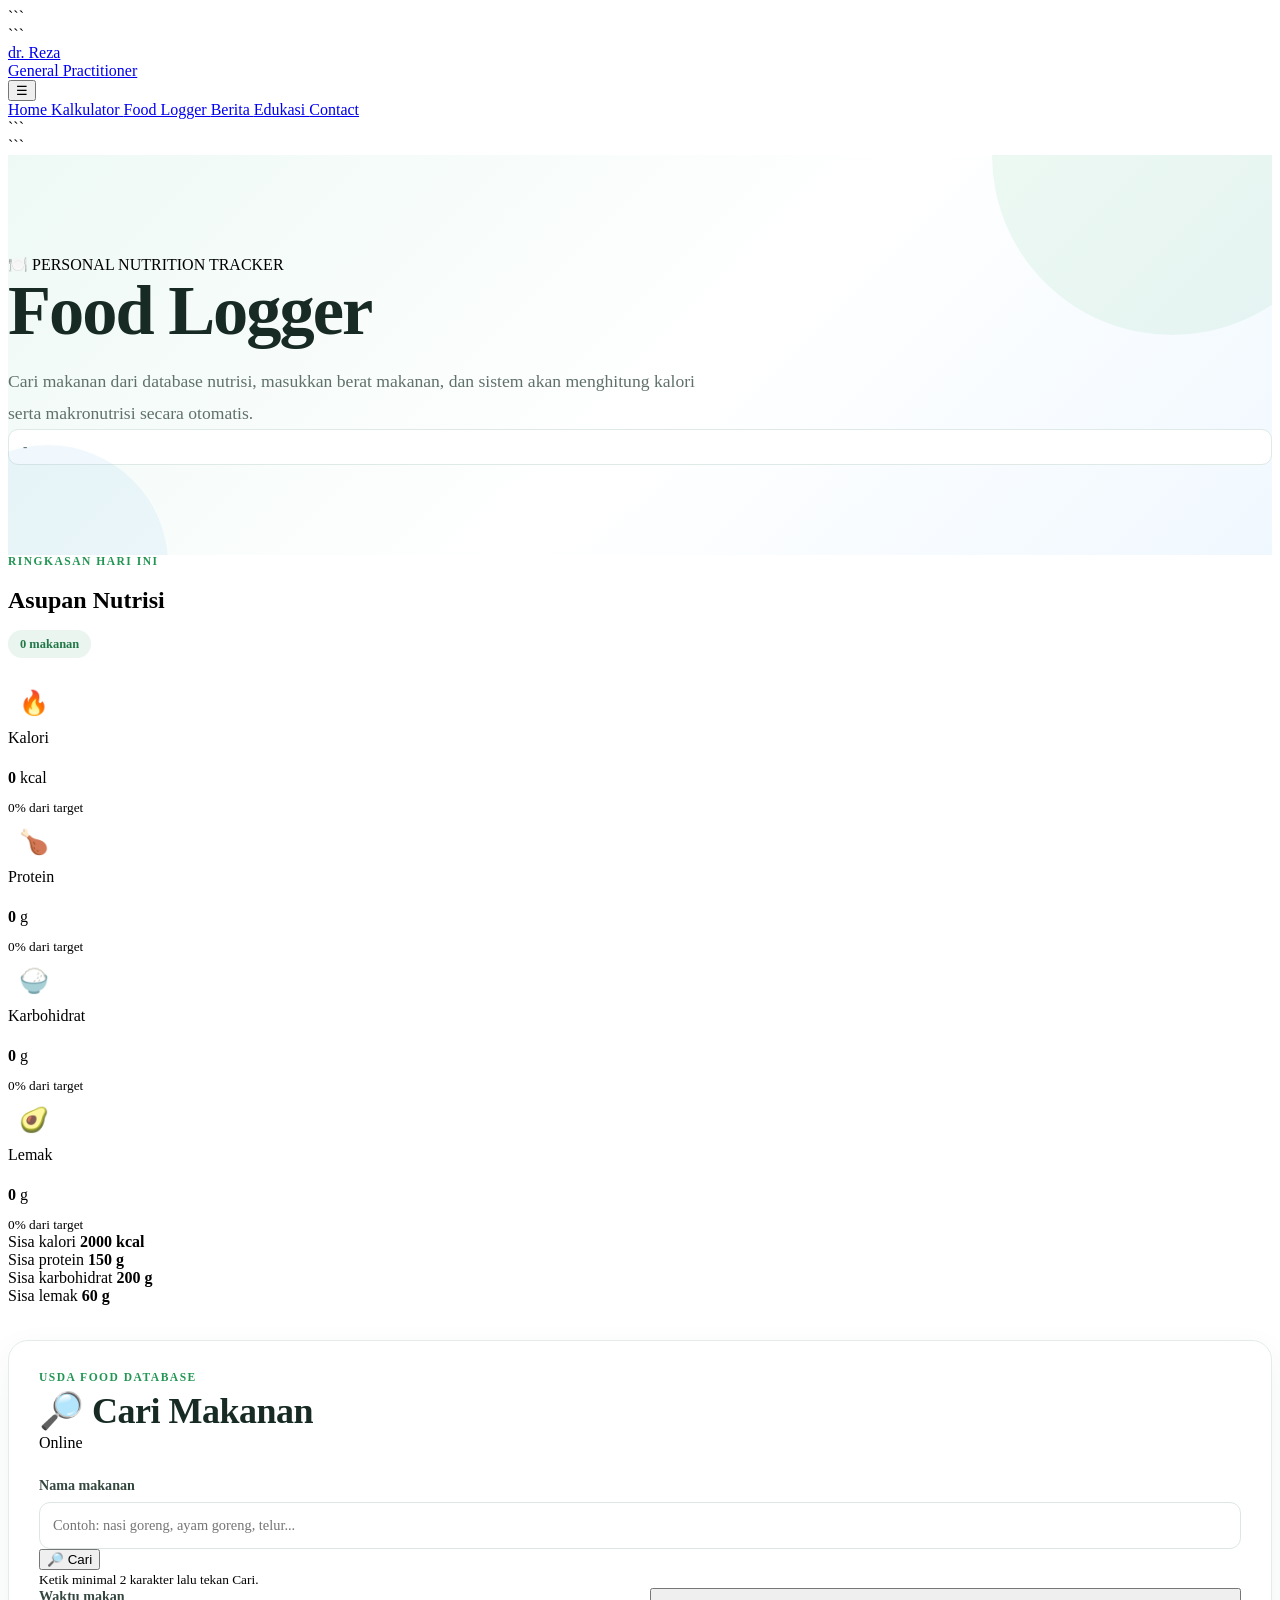
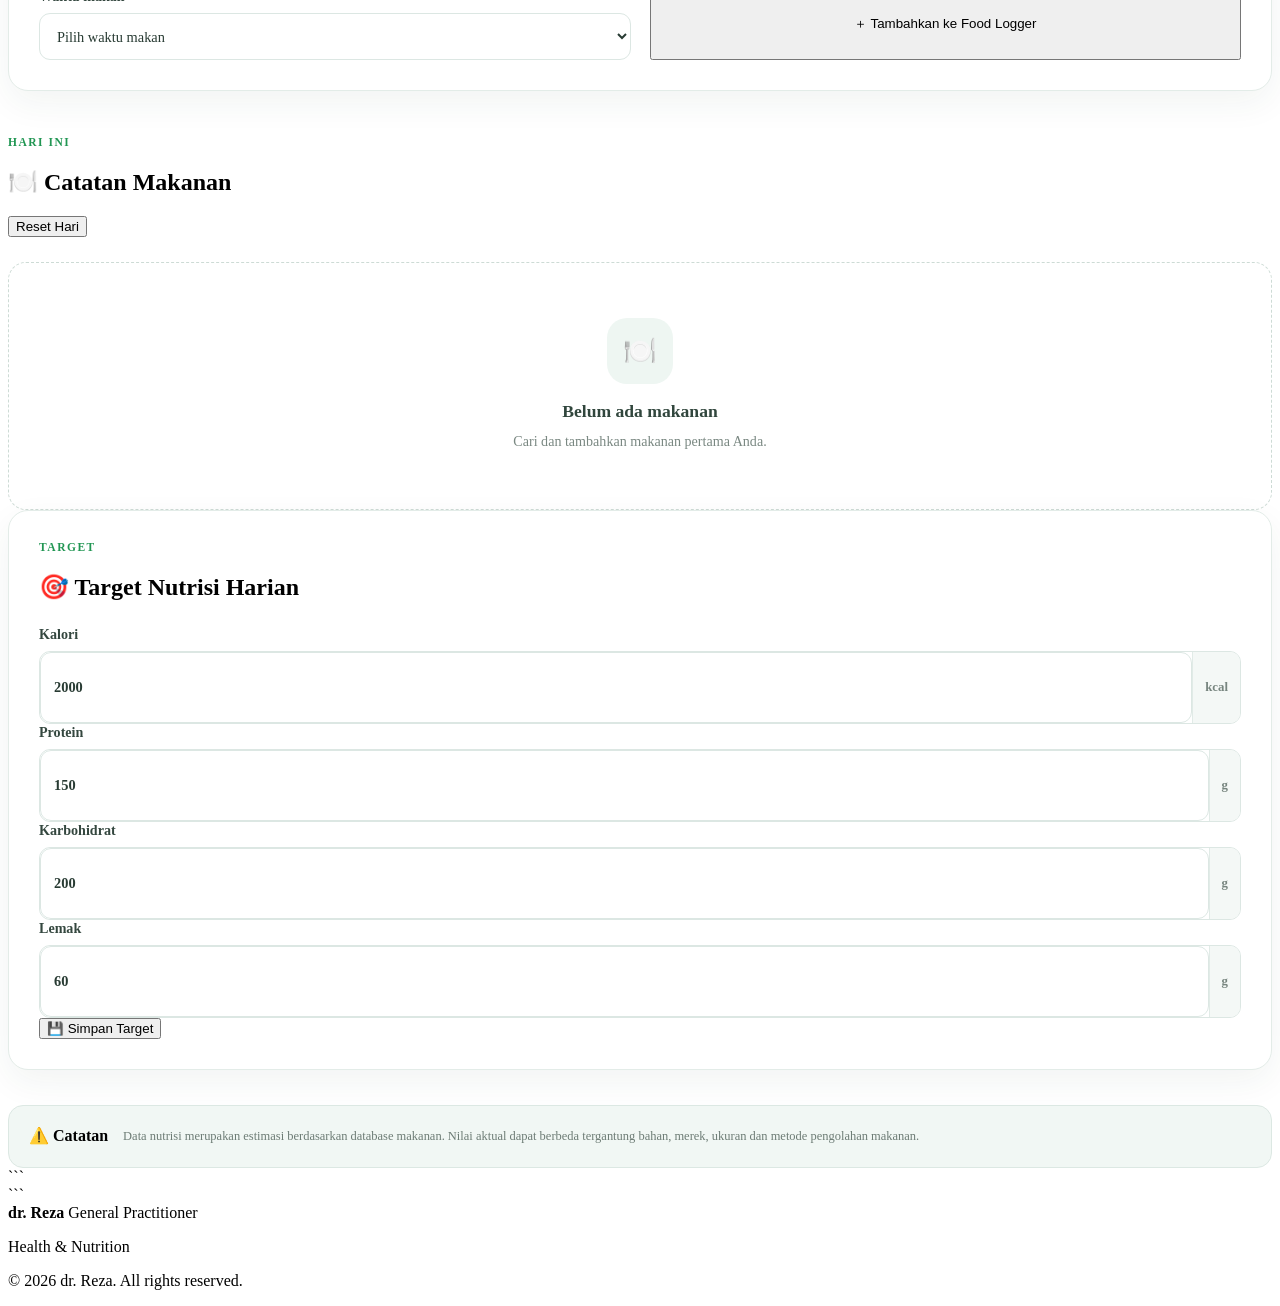
==== commit d66eda84: "Update print statement from 'Hello' to 'Goodbye'" ====
--- a/food-logger.html
+++ b/food-logger.html
@@ -4,7 +4,7 @@
 
 <head>
 
- 
+
 <meta charset="UTF-8">
 
 <meta
@@ -22,1168 +22,902 @@
     content="#0f766e"
 >
 
-<title>
-    Food Logger - Dr. Reza Health & Nutrition
-</title>
+<title>Food Logger - Dr. Reza Health & Nutrition</title>
 
 <link
     rel="stylesheet"
     href="css/food-logger.css"
 >
- 
+```
 
 </head>
 
 <body>
 
- 
 <!-- ==================================================
      NAVBAR
-=================================================== -->
+================================================== -->
 
 <header class="site-header">
 
-    <div class="container navbar">
+```
+<div class="container navbar">
+
+    <a
+        href="index.html"
+        class="brand"
+    >
+
+        <div class="brand-name">
+            dr. Reza
+        </div>
+
+        <div class="brand-subtitle">
+            General Practitioner
+        </div>
+
+    </a>
+
+
+    <button
+        class="menu-toggle"
+        id="menuToggle"
+        type="button"
+        aria-label="Buka menu"
+        aria-expanded="false"
+    >
+        ☰
+    </button>
+
+
+    <nav
+        class="nav-menu"
+        id="navMenu"
+    >
 
         <a
             href="index.html"
-            class="brand"
-        >
-
-            <div class="brand-name">
-                dr. Reza
-            </div>
-
-            <div class="brand-subtitle">
-                General Practitioner
-            </div>
-
+            class="nav-link"
+        >
+            Home
         </a>
 
-
-        <button
-            class="menu-toggle"
-            id="menuToggle"
-            type="button"
-            aria-label="Buka menu"
-            aria-expanded="false"
-        >
-
-            ☰
-
-        </button>
-
-
-        <nav
-            class="nav-menu"
-            id="navMenu"
-        >
-
-            <a
-                href="index.html"
-                class="nav-link"
-            >
-                Home
-            </a>
-
-            <a
-                href="kalkulator.html"
-                class="nav-link"
-            >
-                Kalkulator
-            </a>
-
-            <a
-                href="food-logger.html"
-                class="nav-link active"
-            >
-                Food Logger
-            </a>
-
-            <a
-                href="berita.html"
-                class="nav-link"
-            >
-                Berita
-            </a>
-
-            <a
-                href="edukasi.html"
-                class="nav-link"
-            >
-                Edukasi
-            </a>
-
-            <a
-                href="contact.html"
-                class="nav-link"
-            >
-                Contact
-            </a>
-
-        </nav>
-
-    </div>
+        <a
+            href="kalkulator.html"
+            class="nav-link"
+        >
+            Kalkulator
+        </a>
+
+        <a
+            href="food-logger.html"
+            class="nav-link active"
+        >
+            Food Logger
+        </a>
+
+        <a
+            href="berita.html"
+            class="nav-link"
+        >
+            Berita
+        </a>
+
+        <a
+            href="edukasi.html"
+            class="nav-link"
+        >
+            Edukasi
+        </a>
+
+        <a
+            href="contact.html"
+            class="nav-link"
+        >
+            Contact
+        </a>
+
+    </nav>
+
+</div>
+```
 
 </header>
-
-
 
 <!-- ==================================================
      MAIN
-=================================================== -->
+================================================== -->
 
 <main>
 
-    <!-- HERO -->
-
-    <section class="food-hero">
-
-        <div class="container">
-
-            <span class="section-badge">
-                🍽️ PERSONAL NUTRITION TRACKER
+```
+<!-- HERO -->
+
+<section class="food-hero">
+
+    <div class="container">
+
+        <span class="section-badge">
+            🍽️ PERSONAL NUTRITION TRACKER
+        </span>
+
+        <h1>
+            Food Logger
+        </h1>
+
+        <p>
+            Cari makanan dari database nutrisi,
+            masukkan berat makanan, dan sistem akan
+            menghitung kalori serta makronutrisi secara otomatis.
+        </p>
+
+        <div
+            class="current-date"
+            id="currentDate"
+        >
+            -
+        </div>
+
+    </div>
+
+</section>
+
+
+
+<section class="container food-content">
+
+
+    <!-- ==================================================
+         DAILY SUMMARY
+    ================================================== -->
+
+    <section class="dashboard-card summary-card">
+
+        <div class="card-header">
+
+            <div>
+
+                <span class="card-label">
+                    RINGKASAN HARI INI
+                </span>
+
+                <h2>
+                    Asupan Nutrisi
+                </h2>
+
+            </div>
+
+            <span
+                class="food-count"
+                id="foodCount"
+            >
+                0 makanan
             </span>
 
-            <h1>
-                Food Logger
-            </h1>
-
-            <p>
-                Catat makanan Anda dan biarkan sistem
-                menghitung kalori serta makronutrisi
-                berdasarkan berat makanan.
-            </p>
-
-            <div
-                class="current-date"
-                id="currentDate"
+        </div>
+
+
+        <div class="summary-grid">
+
+
+            <div class="summary-item calories">
+
+                <div class="summary-icon">
+                    🔥
+                </div>
+
+                <div class="summary-info">
+
+                    <span class="summary-title">
+                        Kalori
+                    </span>
+
+                    <strong id="totalCalories">
+                        0
+                    </strong>
+
+                    <span class="summary-unit">
+                        kcal
+                    </span>
+
+                    <div class="progress-track">
+
+                        <div
+                            class="progress-bar"
+                            id="calorieProgress"
+                        ></div>
+
+                    </div>
+
+                    <small>
+                        <span id="caloriePercentage">
+                            0%
+                        </span>
+                        dari target
+                    </small>
+
+                </div>
+
+            </div>
+
+
+
+            <div class="summary-item protein">
+
+                <div class="summary-icon">
+                    🍗
+                </div>
+
+                <div class="summary-info">
+
+                    <span class="summary-title">
+                        Protein
+                    </span>
+
+                    <strong id="totalProtein">
+                        0
+                    </strong>
+
+                    <span class="summary-unit">
+                        g
+                    </span>
+
+                    <div class="progress-track">
+
+                        <div
+                            class="progress-bar"
+                            id="proteinProgress"
+                        ></div>
+
+                    </div>
+
+                    <small>
+                        <span id="proteinPercentage">
+                            0%
+                        </span>
+                        dari target
+                    </small>
+
+                </div>
+
+            </div>
+
+
+
+            <div class="summary-item carbs">
+
+                <div class="summary-icon">
+                    🍚
+                </div>
+
+                <div class="summary-info">
+
+                    <span class="summary-title">
+                        Karbohidrat
+                    </span>
+
+                    <strong id="totalCarbs">
+                        0
+                    </strong>
+
+                    <span class="summary-unit">
+                        g
+                    </span>
+
+                    <div class="progress-track">
+
+                        <div
+                            class="progress-bar"
+                            id="carbsProgress"
+                        ></div>
+
+                    </div>
+
+                    <small>
+                        <span id="carbsPercentage">
+                            0%
+                        </span>
+                        dari target
+                    </small>
+
+                </div>
+
+            </div>
+
+
+
+            <div class="summary-item fat">
+
+                <div class="summary-icon">
+                    🥑
+                </div>
+
+                <div class="summary-info">
+
+                    <span class="summary-title">
+                        Lemak
+                    </span>
+
+                    <strong id="totalFat">
+                        0
+                    </strong>
+
+                    <span class="summary-unit">
+                        g
+                    </span>
+
+                    <div class="progress-track">
+
+                        <div
+                            class="progress-bar"
+                            id="fatProgress"
+                        ></div>
+
+                    </div>
+
+                    <small>
+                        <span id="fatPercentage">
+                            0%
+                        </span>
+                        dari target
+                    </small>
+
+                </div>
+
+            </div>
+
+        </div>
+
+
+        <div class="remaining-grid">
+
+            <div>
+                <span>Sisa kalori</span>
+                <strong id="remainingCalories">2000 kcal</strong>
+            </div>
+
+            <div>
+                <span>Sisa protein</span>
+                <strong id="remainingProtein">150 g</strong>
+            </div>
+
+            <div>
+                <span>Sisa karbohidrat</span>
+                <strong id="remainingCarbs">200 g</strong>
+            </div>
+
+            <div>
+                <span>Sisa lemak</span>
+                <strong id="remainingFat">60 g</strong>
+            </div>
+
+        </div>
+
+    </section>
+
+
+
+    <!-- ==================================================
+         SEARCH FOOD
+    ================================================== -->
+
+    <section class="dashboard-card add-food-card">
+
+        <div class="card-header">
+
+            <div>
+
+                <span class="card-label">
+                    USDA FOOD DATABASE
+                </span>
+
+                <h2>
+                    🔎 Cari Makanan
+                </h2>
+
+            </div>
+
+            <span
+                class="ai-status"
+                id="apiStatus"
             >
-                -
-            </div>
-
-        </div>
-
-    </section>
-
-
-
-    <section class="container food-content">
-
-
-        <!-- ==================================================
-             DAILY SUMMARY
-        =================================================== -->
-
-        <section class="dashboard-card summary-card">
-
-            <div class="card-header">
-
-                <div>
-
-                    <span class="card-label">
-                        RINGKASAN HARI INI
-                    </span>
-
-                    <h2>
-                        Asupan Nutrisi
-                    </h2>
-
-                </div>
-
-                <span
-                    class="food-count"
-                    id="foodCount"
-                >
-                    0 makanan
-                </span>
-
-            </div>
-
-
-            <div class="summary-grid">
-
-
-                <!-- CALORIES -->
-
-                <div class="summary-item calories">
-
-                    <div class="summary-icon">
-                        🔥
-                    </div>
-
-                    <div class="summary-info">
-
-                        <span class="summary-title">
-                            Kalori
-                        </span>
-
-                        <strong id="totalCalories">
-                            0
-                        </strong>
-
-                        <span class="summary-unit">
-                            kcal
-                        </span>
-
-                        <div class="progress-track">
-
-                            <div
-                                class="progress-bar"
-                                id="calorieProgress"
-                            ></div>
-
-                        </div>
-
-                        <small>
-                            <span id="caloriePercentage">
-                                0%
-                            </span>
-                            dari target
-                        </small>
-
-                    </div>
-
-                </div>
-
-
-
-                <!-- PROTEIN -->
-
-                <div class="summary-item protein">
-
-                    <div class="summary-icon">
-                        🍗
-                    </div>
-
-                    <div class="summary-info">
-
-                        <span class="summary-title">
-                            Protein
-                        </span>
-
-                        <strong id="totalProtein">
-                            0
-                        </strong>
-
-                        <span class="summary-unit">
-                            g
-                        </span>
-
-                        <div class="progress-track">
-
-                            <div
-                                class="progress-bar"
-                                id="proteinProgress"
-                            ></div>
-
-                        </div>
-
-                        <small>
-                            <span id="proteinPercentage">
-                                0%
-                            </span>
-                            dari target
-                        </small>
-
-                    </div>
-
-                </div>
-
-
-
-                <!-- CARBS -->
-
-                <div class="summary-item carbs">
-
-                    <div class="summary-icon">
-                        🍚
-                    </div>
-
-                    <div class="summary-info">
-
-                        <span class="summary-title">
-                            Karbohidrat
-                        </span>
-
-                        <strong id="totalCarbs">
-                            0
-                        </strong>
-
-                        <span class="summary-unit">
-                            g
-                        </span>
-
-                        <div class="progress-track">
-
-                            <div
-                                class="progress-bar"
-                                id="carbsProgress"
-                            ></div>
-
-                        </div>
-
-                        <small>
-                            <span id="carbsPercentage">
-                                0%
-                            </span>
-                            dari target
-                        </small>
-
-                    </div>
-
-                </div>
-
-
-
-                <!-- FAT -->
-
-                <div class="summary-item fat">
-
-                    <div class="summary-icon">
-                        🥑
-                    </div>
-
-                    <div class="summary-info">
-
-                        <span class="summary-title">
-                            Lemak
-                        </span>
-
-                        <strong id="totalFat">
-                            0
-                        </strong>
-
-                        <span class="summary-unit">
-                            g
-                        </span>
-
-                        <div class="progress-track">
-
-                            <div
-                                class="progress-bar"
-                                id="fatProgress"
-                            ></div>
-
-                        </div>
-
-                        <small>
-                            <span id="fatPercentage">
-                                0%
-                            </span>
-                            dari target
-                        </small>
-
-                    </div>
-
-                </div>
-
-            </div>
-
-
-            <!-- REMAINING -->
-
-            <div class="remaining-grid">
-
-                <div>
-
-                    <span>
-                        Sisa kalori
-                    </span>
-
-                    <strong id="remainingCalories">
-                        2000 kcal
-                    </strong>
-
-                </div>
-
-                <div>
-
-                    <span>
-                        Sisa protein
-                    </span>
-
-                    <strong id="remainingProtein">
-                        150 g
-                    </strong>
-
-                </div>
-
-                <div>
-
-                    <span>
-                        Sisa karbohidrat
-                    </span>
-
-                    <strong id="remainingCarbs">
-                        200 g
-                    </strong>
-
-                </div>
-
-                <div>
-
-                    <span>
-                        Sisa lemak
-                    </span>
-
-                    <strong id="remainingFat">
-                        60 g
-                    </strong>
-
-                </div>
-
-            </div>
-
-        </section>
-
-
-
-        <!-- ==================================================
-             AI FOOD SCANNER
-        =================================================== -->
-
-        <section class="dashboard-card ai-scanner-card">
-
-            <div class="card-header">
-
-                <div>
-
-                    <span class="card-label">
-                        AI FOOD SCANNER
-                    </span>
-
-                    <h2>
-                        📷 Analisis Makanan dari Foto
-                    </h2>
-
-                </div>
-
-                <span class="ai-status">
-                    Segera hadir
-                </span>
-
-            </div>
-
-
-            <p class="scanner-description">
-
-                Ambil foto atau upload foto makanan.
-                Sistem akan membantu mengenali jenis
-                makanan dan memperkirakan porsinya.
-
-            </p>
-
-
-            <div class="scanner-actions">
-
-                <label
-                    for="foodCamera"
-                    class="scanner-button primary"
-                >
-
-                    📷
-                    <span>
-                        Ambil Foto
-                    </span>
-
-                </label>
-
+                Online
+            </span>
+
+        </div>
+
+
+        <div class="form-group">
+
+            <label for="foodSearch">
+                Nama makanan
+            </label>
+
+            <div class="search-wrapper">
 
                 <input
-                    type="file"
-                    id="foodCamera"
-                    accept="image/*"
-                    capture="environment"
-                    hidden
-                >
-
-
-                <label
-                    for="foodPhoto"
-                    class="scanner-button secondary"
-                >
-
-                    🖼️
-                    <span>
-                        Upload Foto
-                    </span>
-
-                </label>
-
-
-                <input
-                    type="file"
-                    id="foodPhoto"
-                    accept="image/*"
-                    hidden
-                >
-
-            </div>
-
-
-            <div
-                class="photo-preview-container"
-                id="photoPreviewContainer"
-            >
-
-                <img
-                    id="photoPreview"
-                    class="photo-preview"
-                    src=""
-                    alt="Preview makanan"
+                    type="search"
+                    id="foodSearch"
+                    placeholder="Contoh: nasi goreng, ayam goreng, telur..."
+                    autocomplete="off"
                 >
 
                 <button
                     type="button"
-                    id="removePhoto"
-                    class="remove-photo"
+                    id="searchFoodButton"
+                    class="submit-food-button"
                 >
-                    ✕ Hapus Foto
+                    🔎 Cari
                 </button>
 
             </div>
 
-
-            <div class="scanner-note">
+            <small class="form-help">
+                Ketik minimal 2 karakter lalu tekan Cari.
+            </small>
+
+        </div>
+
+
+        <!-- SEARCH STATUS -->
+
+        <div
+            id="searchStatus"
+            class="scanner-note"
+            style="display:none;"
+        >
+            Mencari makanan...
+        </div>
+
+
+        <!-- SEARCH RESULTS -->
+
+        <div
+            id="searchResults"
+            class="food-list"
+        >
+        </div>
+
+
+        <!-- SELECTED FOOD -->
+
+        <div
+            id="selectedFoodBox"
+            class="nutrition-preview"
+            style="display:none;"
+        >
+
+            <div class="preview-header">
 
                 <span>
-                    💡
+                    ✅ MAKANAN DIPILIH
                 </span>
 
-                <p>
-                    Hasil analisis foto nantinya merupakan
-                    estimasi. Anda tetap dapat mengoreksi
-                    jenis makanan dan berat porsinya sebelum
-                    memasukkannya ke Food Logger.
-                </p>
-
-            </div>
-
-        </section>
+                <small id="selectedFoodSource">
+                    USDA FoodData Central
+                </small>
+
+            </div>
+
+
+            <h3 id="selectedFoodName">
+                -
+            </h3>
+
+
+            <p id="selectedFoodNutrition">
+                -
+            </p>
+
+
+            <div class="form-group">
+
+                <label for="foodAmount">
+                    Berat makanan
+                </label>
+
+                <div class="input-with-unit">
+
+                    <input
+                        type="number"
+                        id="foodAmount"
+                        min="1"
+                        step="1"
+                        placeholder="Contoh: 150"
+                    >
+
+                    <span>
+                        gram
+                    </span>
+
+                </div>
+
+            </div>
+
+
+            <div class="preview-grid">
+
+                <div class="preview-item">
+
+                    <span>
+                        🔥 Kalori
+                    </span>
+
+                    <strong id="previewCalories">
+                        0 kcal
+                    </strong>
+
+                </div>
+
+
+                <div class="preview-item">
+
+                    <span>
+                        🍗 Protein
+                    </span>
+
+                    <strong id="previewProtein">
+                        0 g
+                    </strong>
+
+                </div>
+
+
+                <div class="preview-item">
+
+                    <span>
+                        🍚 Karbohidrat
+                    </span>
+
+                    <strong id="previewCarbs">
+                        0 g
+                    </strong>
+
+                </div>
+
+
+                <div class="preview-item">
+
+                    <span>
+                        🥑 Lemak
+                    </span>
+
+                    <strong id="previewFat">
+                        0 g
+                    </strong>
+
+                </div>
+
+            </div>
+
+        </div>
 
 
 
         <!-- ==================================================
-             ADD FOOD
-        =================================================== -->
-
-        <section class="dashboard-card add-food-card">
-
-            <div class="card-header">
-
-                <div>
-
-                    <span class="card-label">
-                        FOOD LOGGER
-                    </span>
-
-                    <h2>
-                        ➕ Tambahkan Makanan
-                    </h2>
-
-                </div>
-
-            </div>
-
-
-            <form
-                id="foodForm"
-                class="food-form"
+             ADD FOOD FORM
+        ================================================== -->
+
+        <form
+            id="foodForm"
+            class="food-form"
+            novalidate
+        >
+
+
+            <div class="form-group">
+
+                <label for="mealType">
+                    Waktu makan
+                </label>
+
+                <select
+                    id="mealType"
+                >
+
+                    <option value="">
+                        Pilih waktu makan
+                    </option>
+
+                    <option value="Sarapan">
+                        🌅 Sarapan
+                    </option>
+
+                    <option value="Snack Pagi">
+                        🍎 Snack Pagi
+                    </option>
+
+                    <option value="Makan Siang">
+                        ☀️ Makan Siang
+                    </option>
+
+                    <option value="Snack Sore">
+                        🍌 Snack Sore
+                    </option>
+
+                    <option value="Makan Malam">
+                        🌙 Makan Malam
+                    </option>
+
+                    <option value="Snack Malam">
+                        🥛 Snack Malam
+                    </option>
+
+                </select>
+
+            </div>
+
+
+            <button
+                type="submit"
+                class="submit-food-button"
+                id="addFoodButton"
             >
 
-
-                <!-- MEAL -->
-
-                <div class="form-group">
-
-                    <label for="mealType">
-                        Waktu Makan
-                    </label>
-
-                    <select
-                        id="mealType"
-                        required
-                    >
-
-                        <option value="">
-                            Pilih waktu makan
-                        </option>
-
-                        <option value="Sarapan">
-                            🌅 Sarapan
-                        </option>
-
-                        <option value="Snack Pagi">
-                            🍎 Snack Pagi
-                        </option>
-
-                        <option value="Makan Siang">
-                            ☀️ Makan Siang
-                        </option>
-
-                        <option value="Snack Sore">
-                            🍌 Snack Sore
-                        </option>
-
-                        <option value="Makan Malam">
-                            🌙 Makan Malam
-                        </option>
-
-                        <option value="Snack Malam">
-                            🥛 Snack Malam
-                        </option>
-
-                    </select>
-
-                </div>
-
-
-
-                <!-- FOOD DATABASE -->
-
-               <div class="form-group">
-
-    <label for="foodSearch">
-        Cari Makanan
-    </label>
-
-    <div class="food-search-wrapper">
-
-        <div class="food-search-input">
-
-            <span class="search-icon">
-                🔎
-            </span>
-
-            <input
-                type="text"
-                id="foodSearch"
-                placeholder="Contoh: nasi goreng, ayam goreng, tempe..."
-                autocomplete="off"
-            >
+                ＋ Tambahkan ke Food Logger
+
+            </button>
+
+        </form>
+
+    </section>
+
+
+
+    <!-- ==================================================
+         FOOD HISTORY
+    ================================================== -->
+
+    <section class="dashboard-card history-card">
+
+        <div class="card-header">
+
+            <div>
+
+                <span class="card-label">
+                    HARI INI
+                </span>
+
+                <h2>
+                    🍽️ Catatan Makanan
+                </h2>
+
+            </div>
+
 
             <button
                 type="button"
-                id="clearFoodSearch"
-                class="clear-search"
-                aria-label="Hapus pencarian"
+                id="resetDay"
+                class="reset-button"
             >
-                ×
+                Reset Hari
             </button>
 
         </div>
 
+
         <div
-            id="foodSearchStatus"
-            class="food-search-status"
-        >
-        </div>
+            id="emptyState"
+            class="empty-state"
+        >
+
+            <div class="empty-icon">
+                🍽️
+            </div>
+
+            <h3>
+                Belum ada makanan
+            </h3>
+
+            <p>
+                Cari dan tambahkan makanan pertama Anda.
+            </p>
+
+        </div>
+
 
         <div
-            id="foodSearchResults"
-            class="food-search-results"
-        >
-        </div>
-
-    </div>
-
-
-    <small class="form-help">
-
-        🔎 Cari berbagai jenis makanan.
-        Data nutrisi diambil dari database makanan online.
-
-    </small>
-
-
-    <!-- Selected food -->
-
-    <div
-        id="selectedFood"
-        class="selected-food"
-        hidden
-    >
-
-        <div class="selected-food-icon">
-            🍽️
-        </div>
-
-        <div class="selected-food-info">
-
-            <strong id="selectedFoodName">
-                -
-            </strong>
-
-            <span id="selectedFoodSource">
-                -
-            </span>
-
-        </div>
+            id="foodList"
+            class="food-list"
+        ></div>
+
+    </section>
+
+
+
+    <!-- ==================================================
+         TARGET
+    ================================================== -->
+
+    <section class="dashboard-card target-card">
+
+        <div class="card-header">
+
+            <div>
+
+                <span class="card-label">
+                    TARGET
+                </span>
+
+                <h2>
+                    🎯 Target Nutrisi Harian
+                </h2>
+
+            </div>
+
+        </div>
+
+
+        <div class="target-form">
+
+
+            <div class="form-group">
+
+                <label for="targetCalories">
+                    Kalori
+                </label>
+
+                <div class="input-with-unit">
+
+                    <input
+                        type="number"
+                        id="targetCalories"
+                        min="1"
+                        step="1"
+                        value="2000"
+                    >
+
+                    <span>kcal</span>
+
+                </div>
+
+            </div>
+
+
+            <div class="form-group">
+
+                <label for="targetProtein">
+                    Protein
+                </label>
+
+                <div class="input-with-unit">
+
+                    <input
+                        type="number"
+                        id="targetProtein"
+                        min="0"
+                        step="1"
+                        value="150"
+                    >
+
+                    <span>g</span>
+
+                </div>
+
+            </div>
+
+
+            <div class="form-group">
+
+                <label for="targetCarbs">
+                    Karbohidrat
+                </label>
+
+                <div class="input-with-unit">
+
+                    <input
+                        type="number"
+                        id="targetCarbs"
+                        min="0"
+                        step="1"
+                        value="200"
+                    >
+
+                    <span>g</span>
+
+                </div>
+
+            </div>
+
+
+            <div class="form-group">
+
+                <label for="targetFat">
+                    Lemak
+                </label>
+
+                <div class="input-with-unit">
+
+                    <input
+                        type="number"
+                        id="targetFat"
+                        min="0"
+                        step="1"
+                        value="60"
+                    >
+
+                    <span>g</span>
+
+                </div>
+
+            </div>
+
+        </div>
+
 
         <button
             type="button"
-            id="changeFood"
-            class="change-food-button"
-        >
-            Ganti
+            id="saveTarget"
+            class="save-target-button"
+        >
+            💾 Simpan Target
         </button>
 
+    </section>
+
+
+
+    <!-- DISCLAIMER -->
+
+    <div class="nutrition-disclaimer">
+
+        <strong>
+            ⚠️ Catatan
+        </strong>
+
+        <p>
+            Data nutrisi merupakan estimasi berdasarkan
+            database makanan. Nilai aktual dapat berbeda
+            tergantung bahan, merek, ukuran dan metode
+            pengolahan makanan.
+        </p>
+
     </div>
 
-</div>
-
-
-
-                <!-- WEIGHT -->
-
-                <div class="form-group">
-
-                    <label for="foodAmount">
-                        Berat Makanan
-                    </label>
-
-                    <div class="input-with-unit">
-
-                        <input
-                            type="number"
-                            id="foodAmount"
-                            min="1"
-                            step="1"
-                            placeholder="Contoh: 150"
-                            required
-                        >
-
-                        <span>
-                            gram
-                        </span>
-
-                    </div>
-
-                </div>
-
-
-
-                <!-- OLD NAME FIELD
-                     Hidden for compatibility -->
-
-                <input
-                    type="hidden"
-                    id="foodName"
-                >
-
-
-                <input
-                    type="hidden"
-                    id="foodUnit"
-                    value="gram"
-                >
-
-
-                <!-- OLD MANUAL NUTRITION
-                     Hidden for compatibility -->
-
-                <input
-                    type="hidden"
-                    id="foodCalories"
-                    value="0"
-                >
-
-                <input
-                    type="hidden"
-                    id="foodProtein"
-                    value="0"
-                >
-
-                <input
-                    type="hidden"
-                    id="foodCarbs"
-                    value="0"
-                >
-
-                <input
-                    type="hidden"
-                    id="foodFat"
-                    value="0"
-                >
-
-
-
-                <!-- AUTOMATIC PREVIEW -->
-
-                <div class="nutrition-preview">
-
-                    <div class="preview-header">
-
-                        <span>
-                            ⚡ ESTIMASI NUTRISI
-                        </span>
-
-                        <small>
-                            Otomatis berdasarkan berat
-                        </small>
-
-                    </div>
-
-
-                    <div class="preview-grid">
-
-                        <div class="preview-item">
-
-                            <span>
-                                🔥 Kalori
-                            </span>
-
-                            <strong id="previewCalories">
-                                0 kcal
-                            </strong>
-
-                        </div>
-
-
-                        <div class="preview-item">
-
-                            <span>
-                                🍗 Protein
-                            </span>
-
-                            <strong id="previewProtein">
-                                0 g
-                            </strong>
-
-                        </div>
-
-
-                        <div class="preview-item">
-
-                            <span>
-                                🍚 Karbohidrat
-                            </span>
-
-                            <strong id="previewCarbs">
-                                0 g
-                            </strong>
-
-                        </div>
-
-
-                        <div class="preview-item">
-
-                            <span>
-                                🥑 Lemak
-                            </span>
-
-                            <strong id="previewFat">
-                                0 g
-                            </strong>
-
-                        </div>
-
-                    </div>
-
-                </div>
-
-
-
-                <!-- SUBMIT -->
-
-                <button
-                    type="submit"
-                    class="submit-food-button"
-                >
-
-                    <span>
-                        ＋
-                    </span>
-
-                    Tambahkan ke Food Logger
-
-                </button>
-
-            </form>
-
-        </section>
-
-
-
-        <!-- ==================================================
-             FOOD HISTORY
-        =================================================== -->
-
-        <section class="dashboard-card history-card">
-
-            <div class="card-header">
-
-                <div>
-
-                    <span class="card-label">
-                        HARI INI
-                    </span>
-
-                    <h2>
-                        🍽️ Catatan Makanan
-                    </h2>
-
-                </div>
-
-
-                <button
-                    type="button"
-                    id="resetDay"
-                    class="reset-button"
-                >
-                    Reset Hari
-                </button>
-
-            </div>
-
-
-            <div
-                id="emptyState"
-                class="empty-state"
-            >
-
-                <div class="empty-icon">
-                    🍽️
-                </div>
-
-                <h3>
-                    Belum ada makanan
-                </h3>
-
-                <p>
-                    Tambahkan makanan pertama Anda
-                    untuk mulai mencatat asupan hari ini.
-                </p>
-
-            </div>
-
-
-            <div
-                id="foodList"
-                class="food-list"
-            >
-            </div>
-
-        </section>
-
-
-
-        <!-- ==================================================
-             TARGET NUTRITION
-        =================================================== -->
-
-        <section class="dashboard-card target-card">
-
-            <div class="card-header">
-
-                <div>
-
-                    <span class="card-label">
-                        TARGET
-                    </span>
-
-                    <h2>
-                        🎯 Target Nutrisi Harian
-                    </h2>
-
-                </div>
-
-            </div>
-
-
-            <div class="target-form">
-
-
-                <div class="form-group">
-
-                    <label for="targetCalories">
-                        Kalori
-                    </label>
-
-                    <div class="input-with-unit">
-
-                        <input
-                            type="number"
-                            id="targetCalories"
-                            min="1"
-                            step="1"
-                        >
-
-                        <span>
-                            kcal
-                        </span>
-
-                    </div>
-
-                </div>
-
-
-                <div class="form-group">
-
-                    <label for="targetProtein">
-                        Protein
-                    </label>
-
-                    <div class="input-with-unit">
-
-                        <input
-                            type="number"
-                            id="targetProtein"
-                            min="0"
-                            step="1"
-                        >
-
-                        <span>
-                            g
-                        </span>
-
-                    </div>
-
-                </div>
-
-
-                <div class="form-group">
-
-                    <label for="targetCarbs">
-                        Karbohidrat
-                    </label>
-
-                    <div class="input-with-unit">
-
-                        <input
-                            type="number"
-                            id="targetCarbs"
-                            min="0"
-                            step="1"
-                        >
-
-                        <span>
-                            g
-                        </span>
-
-                    </div>
-
-                </div>
-
-
-                <div class="form-group">
-
-                    <label for="targetFat">
-                        Lemak
-                    </label>
-
-                    <div class="input-with-unit">
-
-                        <input
-                            type="number"
-                            id="targetFat"
-                            min="0"
-                            step="1"
-                        >
-
-                        <span>
-                            g
-                        </span>
-
-                    </div>
-
-                </div>
-
-
-            </div>
-
-
-            <button
-                type="button"
-                id="saveTarget"
-                class="save-target-button"
-            >
-                💾 Simpan Target
-            </button>
-
-        </section>
-
-
-
-        <!-- ==================================================
-             DISCLAIMER
-        =================================================== -->
-
-        <div class="nutrition-disclaimer">
-
-            <strong>
-                ⚠️ Catatan
-            </strong>
-
-            <p>
-                Informasi nutrisi pada Food Logger merupakan
-                estimasi berdasarkan data makanan yang tersedia.
-                Nilai aktual dapat berbeda tergantung jenis,
-                merek, ukuran, bahan, dan metode pengolahan makanan.
-            </p>
-
-        </div>
-
-
-    </section>
+
+</section>
+```
 
 </main>
-
-
 
 <!-- ==================================================
      FOOTER
-=================================================== -->
+================================================== -->
 
 <footer class="site-footer">
 
-    <div class="container">
-
-        <div class="footer-brand">
-
-            <strong>
-                dr. Reza
-            </strong>
-
-            <span>
-                General Practitioner
-            </span>
-
-        </div>
-
-
-        <p>
-            Health & Nutrition
-        </p>
-
-
-        <p class="copyright">
-
-            ©
-            <span id="footerYear">
-                2026
-            </span>
-            dr. Reza.
-            All rights reserved.
-
-        </p>
+```
+<div class="container">
+
+    <div class="footer-brand">
+
+        <strong>
+            dr. Reza
+        </strong>
+
+        <span>
+            General Practitioner
+        </span>
 
     </div>
 
+    <p>
+        Health & Nutrition
+    </p>
+
+    <p class="copyright">
+        ©
+        <span id="footerYear">2026</span>
+        dr. Reza.
+        All rights reserved.
+    </p>
+
+</div>
+
+
 </footer>
 
-
-
-<!-- ==================================================
-     JAVASCRIPT
-=================================================== -->
-
-<script
-    src="js/food-logger.js"
-></script>
- 
+<script src="js/food-logger.js"></script>
 
 </body>
-
 </html>
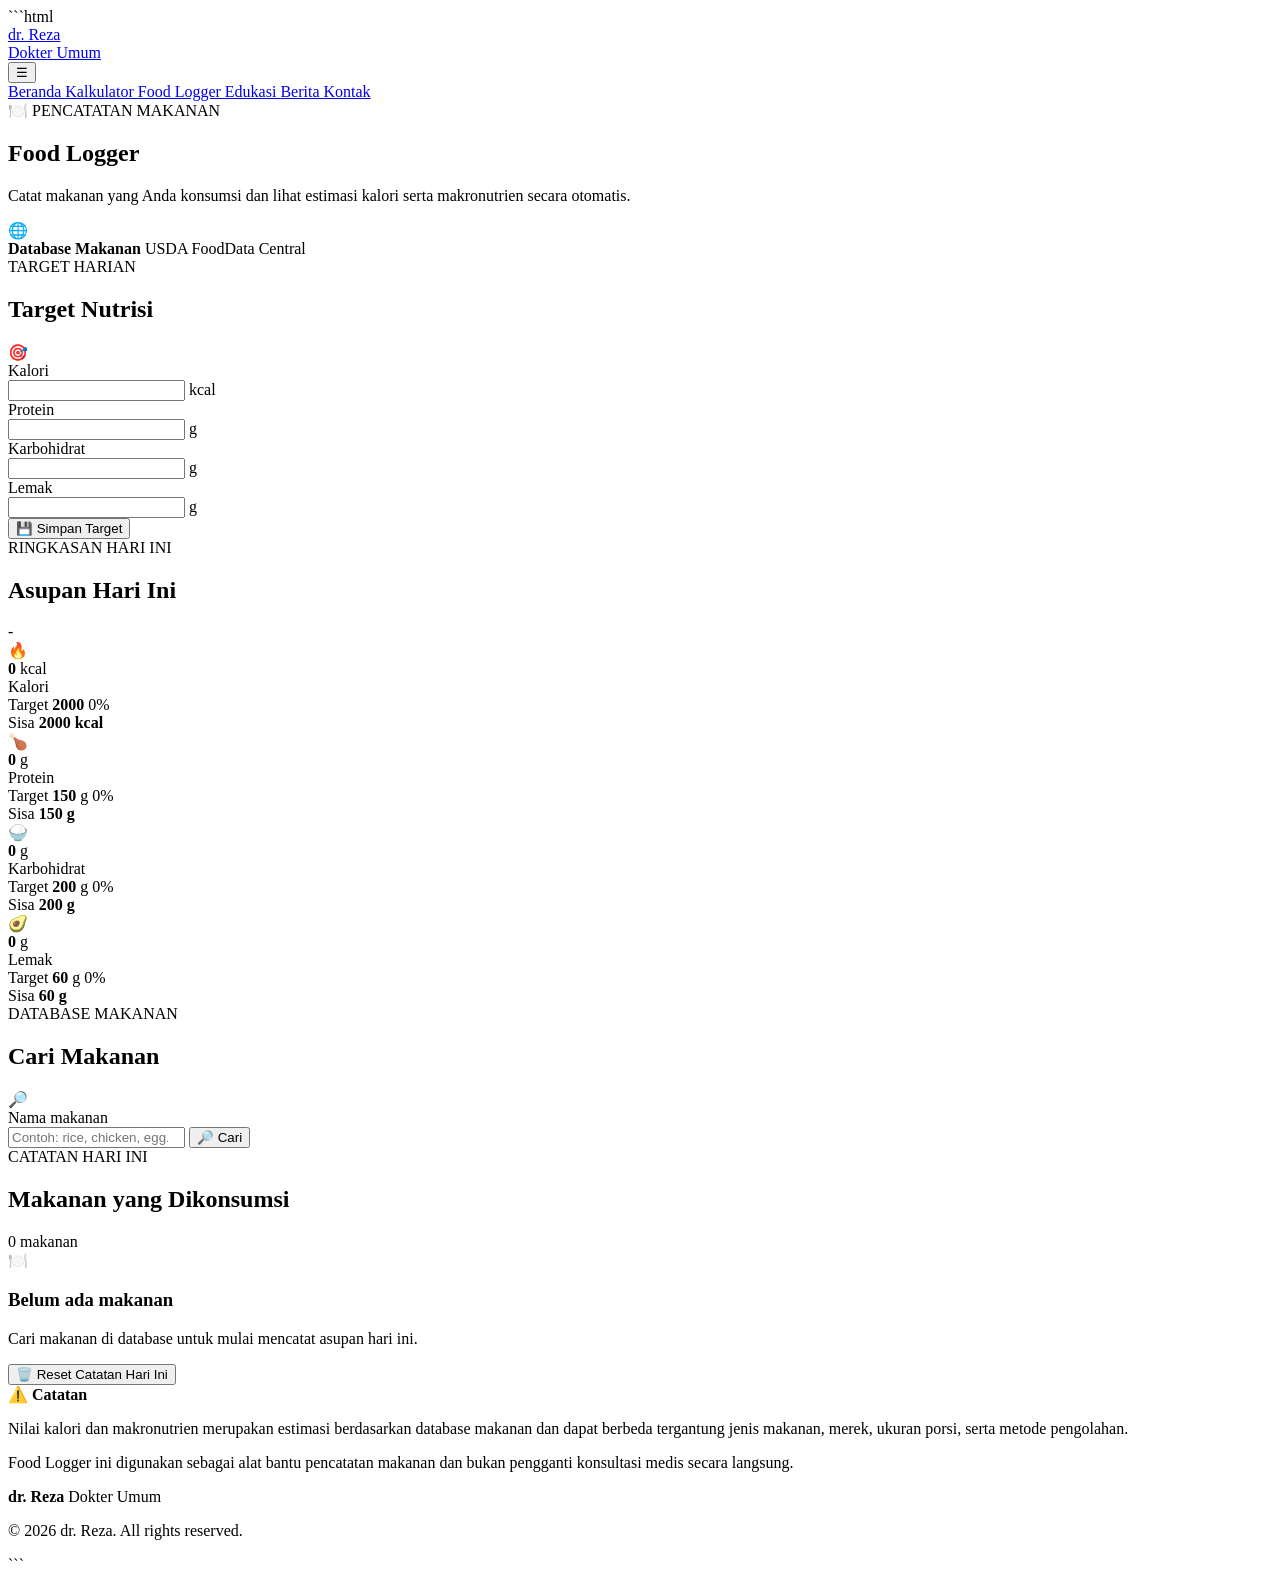
==== commit afe69651: "Refactor food-logger.html for accessibility and localization Updated HTML structure, improved access" ====
--- a/food-logger.html
+++ b/food-logger.html
@@ -1,144 +1,142 @@
+```html
 <!DOCTYPE html>
-
 <html lang="id">
 
 <head>
-
-
-<meta charset="UTF-8">
-
-<meta
-    name="viewport"
-    content="width=device-width, initial-scale=1.0"
->
-
-<meta
-    name="description"
-    content="Food Logger Dr. Reza untuk mencatat makanan, menghitung kalori dan makronutrisi secara otomatis."
->
-
-<meta
-    name="theme-color"
-    content="#0f766e"
->
-
-<title>Food Logger - Dr. Reza Health & Nutrition</title>
-
-<link
-    rel="stylesheet"
-    href="css/food-logger.css"
->
-```
-
+    <meta charset="UTF-8">
+
+    <meta
+        name="viewport"
+        content="width=device-width, initial-scale=1.0"
+    >
+
+    <meta
+        name="description"
+        content="Food Logger dr. Reza untuk mencatat makanan dan menghitung kalori serta makronutrien."
+    >
+
+    <meta
+        name="author"
+        content="dr. Reza"
+    >
+
+    <title>Food Logger - dr. Reza</title>
+
+    <link
+        rel="stylesheet"
+        href="food-logger.css"
+    >
 </head>
 
 <body>
 
-<!-- ==================================================
+<!-- =====================================================
      NAVBAR
-================================================== -->
+===================================================== -->
 
 <header class="site-header">
 
-```
-<div class="container navbar">
-
-    <a
-        href="index.html"
-        class="brand"
-    >
-
-        <div class="brand-name">
-            dr. Reza
-        </div>
-
-        <div class="brand-subtitle">
-            General Practitioner
-        </div>
-
-    </a>
-
-
-    <button
-        class="menu-toggle"
-        id="menuToggle"
-        type="button"
-        aria-label="Buka menu"
-        aria-expanded="false"
-    >
-        ☰
-    </button>
-
-
-    <nav
-        class="nav-menu"
-        id="navMenu"
-    >
+    <nav class="navbar">
 
         <a
             href="index.html"
-            class="nav-link"
+            class="brand"
+            aria-label="dr. Reza"
         >
-            Home
+
+            <div class="brand-name">
+                dr. Reza
+            </div>
+
+            <div class="brand-title">
+                Dokter Umum
+            </div>
+
         </a>
 
-        <a
-            href="kalkulator.html"
-            class="nav-link"
+
+        <button
+            type="button"
+            id="menuToggle"
+            class="menu-toggle"
+            aria-label="Buka menu"
+            aria-expanded="false"
+            aria-controls="navMenu"
         >
-            Kalkulator
-        </a>
-
-        <a
-            href="food-logger.html"
-            class="nav-link active"
+            ☰
+        </button>
+
+
+        <div
+            id="navMenu"
+            class="nav-menu"
         >
-            Food Logger
-        </a>
-
-        <a
-            href="berita.html"
-            class="nav-link"
-        >
-            Berita
-        </a>
-
-        <a
-            href="edukasi.html"
-            class="nav-link"
-        >
-            Edukasi
-        </a>
-
-        <a
-            href="contact.html"
-            class="nav-link"
-        >
-            Contact
-        </a>
+
+            <a
+                href="index.html"
+                class="nav-link"
+            >
+                Beranda
+            </a>
+
+            <a
+                href="kalkulator.html"
+                class="nav-link"
+            >
+                Kalkulator
+            </a>
+
+            <a
+                href="food-logger.html"
+                class="nav-link active"
+            >
+                Food Logger
+            </a>
+
+            <a
+                href="edukasi.html"
+                class="nav-link"
+            >
+                Edukasi
+            </a>
+
+            <a
+                href="berita.html"
+                class="nav-link"
+            >
+                Berita
+            </a>
+
+            <a
+                href="contact.html"
+                class="nav-link"
+            >
+                Kontak
+            </a>
+
+        </div>
 
     </nav>
 
-</div>
-```
-
 </header>
 
-<!-- ==================================================
+
+
+<!-- =====================================================
      MAIN
-================================================== -->
-
-<main>
-
-```
-<!-- HERO -->
-
-<section class="food-hero">
-
-    <div class="container">
-
-        <span class="section-badge">
-            🍽️ PERSONAL NUTRITION TRACKER
+===================================================== -->
+
+<main class="main-container">
+
+
+    <!-- =================================================
+         PAGE HEADER
+    ================================================== -->
+
+    <section class="page-header">
+
+        <span class="page-badge">
+            🍽️ PENCATATAN MAKANAN
         </span>
 
         <h1>
@@ -146,612 +144,71 @@
         </h1>
 
         <p>
-            Cari makanan dari database nutrisi,
-            masukkan berat makanan, dan sistem akan
-            menghitung kalori serta makronutrisi secara otomatis.
+            Catat makanan yang Anda konsumsi dan lihat
+            estimasi kalori serta makronutrien secara otomatis.
         </p>
 
-        <div
-            class="current-date"
-            id="currentDate"
-        >
-            -
-        </div>
-
-    </div>
-
-</section>
-
-
-
-<section class="container food-content">
-
-
-    <!-- ==================================================
-         DAILY SUMMARY
+    </section>
+
+
+
+    <!-- =================================================
+         API STATUS
     ================================================== -->
 
-    <section class="dashboard-card summary-card">
-
-        <div class="card-header">
+    <section class="api-status-card">
+
+        <div class="api-status-icon">
+            🌐
+        </div>
+
+        <div class="api-status-content">
+
+            <strong>
+                Database Makanan
+            </strong>
+
+            <span id="apiStatus">
+                USDA FoodData Central
+            </span>
+
+        </div>
+
+    </section>
+
+
+
+    <!-- =================================================
+         TARGET NUTRITION
+    ================================================== -->
+
+    <section class="card target-card">
+
+        <div class="section-heading">
 
             <div>
 
-                <span class="card-label">
-                    RINGKASAN HARI INI
+                <span class="section-label">
+                    TARGET HARIAN
                 </span>
 
                 <h2>
-                    Asupan Nutrisi
+                    Target Nutrisi
                 </h2>
 
             </div>
 
-            <span
-                class="food-count"
-                id="foodCount"
-            >
-                0 makanan
+            <span class="section-icon">
+                🎯
             </span>
 
         </div>
 
 
-        <div class="summary-grid">
-
-
-            <div class="summary-item calories">
-
-                <div class="summary-icon">
-                    🔥
-                </div>
-
-                <div class="summary-info">
-
-                    <span class="summary-title">
-                        Kalori
-                    </span>
-
-                    <strong id="totalCalories">
-                        0
-                    </strong>
-
-                    <span class="summary-unit">
-                        kcal
-                    </span>
-
-                    <div class="progress-track">
-
-                        <div
-                            class="progress-bar"
-                            id="calorieProgress"
-                        ></div>
-
-                    </div>
-
-                    <small>
-                        <span id="caloriePercentage">
-                            0%
-                        </span>
-                        dari target
-                    </small>
-
-                </div>
-
-            </div>
-
-
-
-            <div class="summary-item protein">
-
-                <div class="summary-icon">
-                    🍗
-                </div>
-
-                <div class="summary-info">
-
-                    <span class="summary-title">
-                        Protein
-                    </span>
-
-                    <strong id="totalProtein">
-                        0
-                    </strong>
-
-                    <span class="summary-unit">
-                        g
-                    </span>
-
-                    <div class="progress-track">
-
-                        <div
-                            class="progress-bar"
-                            id="proteinProgress"
-                        ></div>
-
-                    </div>
-
-                    <small>
-                        <span id="proteinPercentage">
-                            0%
-                        </span>
-                        dari target
-                    </small>
-
-                </div>
-
-            </div>
-
-
-
-            <div class="summary-item carbs">
-
-                <div class="summary-icon">
-                    🍚
-                </div>
-
-                <div class="summary-info">
-
-                    <span class="summary-title">
-                        Karbohidrat
-                    </span>
-
-                    <strong id="totalCarbs">
-                        0
-                    </strong>
-
-                    <span class="summary-unit">
-                        g
-                    </span>
-
-                    <div class="progress-track">
-
-                        <div
-                            class="progress-bar"
-                            id="carbsProgress"
-                        ></div>
-
-                    </div>
-
-                    <small>
-                        <span id="carbsPercentage">
-                            0%
-                        </span>
-                        dari target
-                    </small>
-
-                </div>
-
-            </div>
-
-
-
-            <div class="summary-item fat">
-
-                <div class="summary-icon">
-                    🥑
-                </div>
-
-                <div class="summary-info">
-
-                    <span class="summary-title">
-                        Lemak
-                    </span>
-
-                    <strong id="totalFat">
-                        0
-                    </strong>
-
-                    <span class="summary-unit">
-                        g
-                    </span>
-
-                    <div class="progress-track">
-
-                        <div
-                            class="progress-bar"
-                            id="fatProgress"
-                        ></div>
-
-                    </div>
-
-                    <small>
-                        <span id="fatPercentage">
-                            0%
-                        </span>
-                        dari target
-                    </small>
-
-                </div>
-
-            </div>
-
-        </div>
-
-
-        <div class="remaining-grid">
-
-            <div>
-                <span>Sisa kalori</span>
-                <strong id="remainingCalories">2000 kcal</strong>
-            </div>
-
-            <div>
-                <span>Sisa protein</span>
-                <strong id="remainingProtein">150 g</strong>
-            </div>
-
-            <div>
-                <span>Sisa karbohidrat</span>
-                <strong id="remainingCarbs">200 g</strong>
-            </div>
-
-            <div>
-                <span>Sisa lemak</span>
-                <strong id="remainingFat">60 g</strong>
-            </div>
-
-        </div>
-
-    </section>
-
-
-
-    <!-- ==================================================
-         SEARCH FOOD
-    ================================================== -->
-
-    <section class="dashboard-card add-food-card">
-
-        <div class="card-header">
-
-            <div>
-
-                <span class="card-label">
-                    USDA FOOD DATABASE
-                </span>
-
-                <h2>
-                    🔎 Cari Makanan
-                </h2>
-
-            </div>
-
-            <span
-                class="ai-status"
-                id="apiStatus"
-            >
-                Online
-            </span>
-
-        </div>
-
-
-        <div class="form-group">
-
-            <label for="foodSearch">
-                Nama makanan
-            </label>
-
-            <div class="search-wrapper">
-
-                <input
-                    type="search"
-                    id="foodSearch"
-                    placeholder="Contoh: nasi goreng, ayam goreng, telur..."
-                    autocomplete="off"
-                >
-
-                <button
-                    type="button"
-                    id="searchFoodButton"
-                    class="submit-food-button"
-                >
-                    🔎 Cari
-                </button>
-
-            </div>
-
-            <small class="form-help">
-                Ketik minimal 2 karakter lalu tekan Cari.
-            </small>
-
-        </div>
-
-
-        <!-- SEARCH STATUS -->
-
-        <div
-            id="searchStatus"
-            class="scanner-note"
-            style="display:none;"
-        >
-            Mencari makanan...
-        </div>
-
-
-        <!-- SEARCH RESULTS -->
-
-        <div
-            id="searchResults"
-            class="food-list"
-        >
-        </div>
-
-
-        <!-- SELECTED FOOD -->
-
-        <div
-            id="selectedFoodBox"
-            class="nutrition-preview"
-            style="display:none;"
-        >
-
-            <div class="preview-header">
-
-                <span>
-                    ✅ MAKANAN DIPILIH
-                </span>
-
-                <small id="selectedFoodSource">
-                    USDA FoodData Central
-                </small>
-
-            </div>
-
-
-            <h3 id="selectedFoodName">
-                -
-            </h3>
-
-
-            <p id="selectedFoodNutrition">
-                -
-            </p>
-
-
-            <div class="form-group">
-
-                <label for="foodAmount">
-                    Berat makanan
-                </label>
-
-                <div class="input-with-unit">
-
-                    <input
-                        type="number"
-                        id="foodAmount"
-                        min="1"
-                        step="1"
-                        placeholder="Contoh: 150"
-                    >
-
-                    <span>
-                        gram
-                    </span>
-
-                </div>
-
-            </div>
-
-
-            <div class="preview-grid">
-
-                <div class="preview-item">
-
-                    <span>
-                        🔥 Kalori
-                    </span>
-
-                    <strong id="previewCalories">
-                        0 kcal
-                    </strong>
-
-                </div>
-
-
-                <div class="preview-item">
-
-                    <span>
-                        🍗 Protein
-                    </span>
-
-                    <strong id="previewProtein">
-                        0 g
-                    </strong>
-
-                </div>
-
-
-                <div class="preview-item">
-
-                    <span>
-                        🍚 Karbohidrat
-                    </span>
-
-                    <strong id="previewCarbs">
-                        0 g
-                    </strong>
-
-                </div>
-
-
-                <div class="preview-item">
-
-                    <span>
-                        🥑 Lemak
-                    </span>
-
-                    <strong id="previewFat">
-                        0 g
-                    </strong>
-
-                </div>
-
-            </div>
-
-        </div>
-
-
-
-        <!-- ==================================================
-             ADD FOOD FORM
-        ================================================== -->
-
-        <form
-            id="foodForm"
-            class="food-form"
-            novalidate
-        >
-
-
-            <div class="form-group">
-
-                <label for="mealType">
-                    Waktu makan
-                </label>
-
-                <select
-                    id="mealType"
-                >
-
-                    <option value="">
-                        Pilih waktu makan
-                    </option>
-
-                    <option value="Sarapan">
-                        🌅 Sarapan
-                    </option>
-
-                    <option value="Snack Pagi">
-                        🍎 Snack Pagi
-                    </option>
-
-                    <option value="Makan Siang">
-                        ☀️ Makan Siang
-                    </option>
-
-                    <option value="Snack Sore">
-                        🍌 Snack Sore
-                    </option>
-
-                    <option value="Makan Malam">
-                        🌙 Makan Malam
-                    </option>
-
-                    <option value="Snack Malam">
-                        🥛 Snack Malam
-                    </option>
-
-                </select>
-
-            </div>
-
-
-            <button
-                type="submit"
-                class="submit-food-button"
-                id="addFoodButton"
-            >
-
-                ＋ Tambahkan ke Food Logger
-
-            </button>
-
-        </form>
-
-    </section>
-
-
-
-    <!-- ==================================================
-         FOOD HISTORY
-    ================================================== -->
-
-    <section class="dashboard-card history-card">
-
-        <div class="card-header">
-
-            <div>
-
-                <span class="card-label">
-                    HARI INI
-                </span>
-
-                <h2>
-                    🍽️ Catatan Makanan
-                </h2>
-
-            </div>
-
-
-            <button
-                type="button"
-                id="resetDay"
-                class="reset-button"
-            >
-                Reset Hari
-            </button>
-
-        </div>
-
-
-        <div
-            id="emptyState"
-            class="empty-state"
-        >
-
-            <div class="empty-icon">
-                🍽️
-            </div>
-
-            <h3>
-                Belum ada makanan
-            </h3>
-
-            <p>
-                Cari dan tambahkan makanan pertama Anda.
-            </p>
-
-        </div>
-
-
-        <div
-            id="foodList"
-            class="food-list"
-        ></div>
-
-    </section>
-
-
-
-    <!-- ==================================================
-         TARGET
-    ================================================== -->
-
-    <section class="dashboard-card target-card">
-
-        <div class="card-header">
-
-            <div>
-
-                <span class="card-label">
-                    TARGET
-                </span>
-
-                <h2>
-                    🎯 Target Nutrisi Harian
-                </h2>
-
-            </div>
-
-        </div>
-
-
-        <div class="target-form">
-
-
-            <div class="form-group">
+        <div class="target-grid">
+
+
+            <div class="input-group">
 
                 <label for="targetCalories">
                     Kalori
@@ -764,17 +221,19 @@
                         id="targetCalories"
                         min="1"
                         step="1"
-                        value="2000"
+                        inputmode="numeric"
                     >
 
-                    <span>kcal</span>
-
-                </div>
-
-            </div>
-
-
-            <div class="form-group">
+                    <span>
+                        kcal
+                    </span>
+
+                </div>
+
+            </div>
+
+
+            <div class="input-group">
 
                 <label for="targetProtein">
                     Protein
@@ -787,17 +246,19 @@
                         id="targetProtein"
                         min="0"
                         step="1"
-                        value="150"
+                        inputmode="numeric"
                     >
 
-                    <span>g</span>
-
-                </div>
-
-            </div>
-
-
-            <div class="form-group">
+                    <span>
+                        g
+                    </span>
+
+                </div>
+
+            </div>
+
+
+            <div class="input-group">
 
                 <label for="targetCarbs">
                     Karbohidrat
@@ -810,17 +271,19 @@
                         id="targetCarbs"
                         min="0"
                         step="1"
-                        value="200"
+                        inputmode="numeric"
                     >
 
-                    <span>g</span>
-
-                </div>
-
-            </div>
-
-
-            <div class="form-group">
+                    <span>
+                        g
+                    </span>
+
+                </div>
+
+            </div>
+
+
+            <div class="input-group">
 
                 <label for="targetFat">
                     Lemak
@@ -833,10 +296,12 @@
                         id="targetFat"
                         min="0"
                         step="1"
-                        value="60"
+                        inputmode="numeric"
                     >
 
-                    <span>g</span>
+                    <span>
+                        g
+                    </span>
 
                 </div>
 
@@ -848,7 +313,7 @@
         <button
             type="button"
             id="saveTarget"
-            class="save-target-button"
+            class="button button-primary"
         >
             💾 Simpan Target
         </button>
@@ -857,67 +322,728 @@
 
 
 
-    <!-- DISCLAIMER -->
-
-    <div class="nutrition-disclaimer">
+    <!-- =================================================
+         DAILY SUMMARY
+    ================================================== -->
+
+    <section class="card summary-card">
+
+        <div class="section-heading">
+
+            <div>
+
+                <span class="section-label">
+                    RINGKASAN HARI INI
+                </span>
+
+                <h2>
+                    Asupan Hari Ini
+                </h2>
+
+            </div>
+
+            <span id="currentDate">
+                -
+            </span>
+
+        </div>
+
+
+        <div class="summary-grid">
+
+
+            <!-- CALORIES -->
+
+            <div class="summary-item">
+
+                <div class="summary-icon">
+                    🔥
+                </div>
+
+                <div class="summary-value">
+                    <strong id="totalCalories">
+                        0
+                    </strong>
+
+                    <span>
+                        kcal
+                    </span>
+                </div>
+
+                <div class="summary-label">
+                    Kalori
+                </div>
+
+                <div class="progress-bar">
+
+                    <div
+                        id="calorieProgress"
+                        class="progress-fill"
+                    ></div>
+
+                </div>
+
+                <div class="progress-info">
+
+                    <span>
+                        Target
+                        <strong id="displayTargetCalories">
+                            2000
+                        </strong>
+                    </span>
+
+                    <span id="caloriePercentage">
+                        0%
+                    </span>
+
+                </div>
+
+                <div class="remaining">
+                    Sisa
+                    <strong id="remainingCalories">
+                        2000 kcal
+                    </strong>
+                </div>
+
+            </div>
+
+
+
+            <!-- PROTEIN -->
+
+            <div class="summary-item">
+
+                <div class="summary-icon">
+                    🍗
+                </div>
+
+                <div class="summary-value">
+
+                    <strong id="totalProtein">
+                        0
+                    </strong>
+
+                    <span>
+                        g
+                    </span>
+
+                </div>
+
+                <div class="summary-label">
+                    Protein
+                </div>
+
+                <div class="progress-bar">
+
+                    <div
+                        id="proteinProgress"
+                        class="progress-fill"
+                    ></div>
+
+                </div>
+
+                <div class="progress-info">
+
+                    <span>
+                        Target
+                        <strong id="displayTargetProtein">
+                            150
+                        </strong>
+                        g
+                    </span>
+
+                    <span id="proteinPercentage">
+                        0%
+                    </span>
+
+                </div>
+
+                <div class="remaining">
+
+                    Sisa
+                    <strong id="remainingProtein">
+                        150 g
+                    </strong>
+
+                </div>
+
+            </div>
+
+
+
+            <!-- CARBS -->
+
+            <div class="summary-item">
+
+                <div class="summary-icon">
+                    🍚
+                </div>
+
+                <div class="summary-value">
+
+                    <strong id="totalCarbs">
+                        0
+                    </strong>
+
+                    <span>
+                        g
+                    </span>
+
+                </div>
+
+                <div class="summary-label">
+                    Karbohidrat
+                </div>
+
+                <div class="progress-bar">
+
+                    <div
+                        id="carbsProgress"
+                        class="progress-fill"
+                    ></div>
+
+                </div>
+
+                <div class="progress-info">
+
+                    <span>
+                        Target
+                        <strong id="displayTargetCarbs">
+                            200
+                        </strong>
+                        g
+                    </span>
+
+                    <span id="carbsPercentage">
+                        0%
+                    </span>
+
+                </div>
+
+                <div class="remaining">
+
+                    Sisa
+                    <strong id="remainingCarbs">
+                        200 g
+                    </strong>
+
+                </div>
+
+            </div>
+
+
+
+            <!-- FAT -->
+
+            <div class="summary-item">
+
+                <div class="summary-icon">
+                    🥑
+                </div>
+
+                <div class="summary-value">
+
+                    <strong id="totalFat">
+                        0
+                    </strong>
+
+                    <span>
+                        g
+                    </span>
+
+                </div>
+
+                <div class="summary-label">
+                    Lemak
+                </div>
+
+                <div class="progress-bar">
+
+                    <div
+                        id="fatProgress"
+                        class="progress-fill"
+                    ></div>
+
+                </div>
+
+                <div class="progress-info">
+
+                    <span>
+                        Target
+                        <strong id="displayTargetFat">
+                            60
+                        </strong>
+                        g
+                    </span>
+
+                    <span id="fatPercentage">
+                        0%
+                    </span>
+
+                </div>
+
+                <div class="remaining">
+
+                    Sisa
+                    <strong id="remainingFat">
+                        60 g
+                    </strong>
+
+                </div>
+
+            </div>
+
+        </div>
+
+    </section>
+
+
+
+    <!-- =================================================
+         SEARCH FOOD
+    ================================================== -->
+
+    <section class="card search-card">
+
+        <div class="section-heading">
+
+            <div>
+
+                <span class="section-label">
+                    DATABASE MAKANAN
+                </span>
+
+                <h2>
+                    Cari Makanan
+                </h2>
+
+            </div>
+
+            <span class="section-icon">
+                🔎
+            </span>
+
+        </div>
+
+
+        <div class="search-box">
+
+            <label for="foodSearch">
+                Nama makanan
+            </label>
+
+            <div class="search-row">
+
+                <input
+                    type="search"
+                    id="foodSearch"
+                    placeholder="Contoh: rice, chicken, egg..."
+                    autocomplete="off"
+                >
+
+                <button
+                    type="button"
+                    id="searchFoodButton"
+                    class="button button-primary"
+                >
+                    🔎 Cari
+                </button>
+
+            </div>
+
+        </div>
+
+
+        <div
+            id="searchStatus"
+            class="search-status"
+            style="display:none;"
+        ></div>
+
+
+        <div
+            id="searchResults"
+            class="search-results"
+        ></div>
+
+    </section>
+
+
+
+    <!-- =================================================
+         SELECTED FOOD
+    ================================================== -->
+
+    <section
+        id="selectedFoodBox"
+        class="card selected-food-card"
+        style="display:none;"
+    >
+
+        <div class="selected-food-header">
+
+            <div>
+
+                <span class="section-label">
+                    MAKANAN DIPILIH
+                </span>
+
+                <h2 id="selectedFoodName">
+                    Makanan
+                </h2>
+
+                <p id="selectedFoodSource">
+                    USDA FoodData Central
+                </p>
+
+            </div>
+
+            <div class="selected-food-check">
+                ✓
+            </div>
+
+        </div>
+
+
+        <div
+            id="selectedFoodNutrition"
+            class="selected-food-nutrition"
+        >
+            -
+        </div>
+
+
+
+        <!-- =================================================
+             ADD FOOD FORM
+        ================================================== -->
+
+        <form
+            id="foodForm"
+            novalidate
+        >
+
+            <div class="form-grid">
+
+
+                <div class="input-group">
+
+                    <label for="mealType">
+                        Waktu makan
+                    </label>
+
+                    <select
+                        id="mealType"
+                        required
+                    >
+
+                        <option value="">
+                            Pilih waktu makan
+                        </option>
+
+                        <option value="Sarapan">
+                            Sarapan
+                        </option>
+
+                        <option value="Snack Pagi">
+                            Snack Pagi
+                        </option>
+
+                        <option value="Makan Siang">
+                            Makan Siang
+                        </option>
+
+                        <option value="Snack Sore">
+                            Snack Sore
+                        </option>
+
+                        <option value="Makan Malam">
+                            Makan Malam
+                        </option>
+
+                        <option value="Snack Malam">
+                            Snack Malam
+                        </option>
+
+                    </select>
+
+                </div>
+
+
+                <div class="input-group">
+
+                    <label for="foodAmount">
+                        Berat makanan
+                    </label>
+
+                    <div class="input-with-unit">
+
+                        <input
+                            type="number"
+                            id="foodAmount"
+                            min="1"
+                            step="1"
+                            placeholder="100"
+                            inputmode="decimal"
+                            required
+                        >
+
+                        <span>
+                            gram
+                        </span>
+
+                    </div>
+
+                </div>
+
+            </div>
+
+
+
+            <!-- =================================================
+                 AUTOMATIC PREVIEW
+            ================================================== -->
+
+            <div class="nutrition-preview">
+
+                <div class="preview-title">
+                    Estimasi nutrisi
+                </div>
+
+
+                <div class="preview-grid">
+
+
+                    <div class="preview-item">
+
+                        <span class="preview-icon">
+                            🔥
+                        </span>
+
+                        <strong id="previewCalories">
+                            0 kcal
+                        </strong>
+
+                        <small>
+                            Kalori
+                        </small>
+
+                    </div>
+
+
+                    <div class="preview-item">
+
+                        <span class="preview-icon">
+                            🍗
+                        </span>
+
+                        <strong id="previewProtein">
+                            0 g
+                        </strong>
+
+                        <small>
+                            Protein
+                        </small>
+
+                    </div>
+
+
+                    <div class="preview-item">
+
+                        <span class="preview-icon">
+                            🍚
+                        </span>
+
+                        <strong id="previewCarbs">
+                            0 g
+                        </strong>
+
+                        <small>
+                            Karbohidrat
+                        </small>
+
+                    </div>
+
+
+                    <div class="preview-item">
+
+                        <span class="preview-icon">
+                            🥑
+                        </span>
+
+                        <strong id="previewFat">
+                            0 g
+                        </strong>
+
+                        <small>
+                            Lemak
+                        </small>
+
+                    </div>
+
+                </div>
+
+            </div>
+
+
+
+            <button
+                type="submit"
+                class="button button-primary button-large"
+            >
+                ➕ Tambahkan ke Catatan
+            </button>
+
+        </form>
+
+    </section>
+
+
+
+    <!-- =================================================
+         FOOD HISTORY
+    ================================================== -->
+
+    <section class="card history-card">
+
+        <div class="section-heading">
+
+            <div>
+
+                <span class="section-label">
+                    CATATAN HARI INI
+                </span>
+
+                <h2>
+                    Makanan yang Dikonsumsi
+                </h2>
+
+            </div>
+
+            <span
+                id="foodCount"
+                class="food-count"
+            >
+                0 makanan
+            </span>
+
+        </div>
+
+
+        <div
+            id="emptyState"
+            class="empty-state"
+        >
+
+            <div class="empty-icon">
+                🍽️
+            </div>
+
+            <h3>
+                Belum ada makanan
+            </h3>
+
+            <p>
+                Cari makanan di database untuk mulai
+                mencatat asupan hari ini.
+            </p>
+
+        </div>
+
+
+        <div
+            id="foodList"
+            class="food-list"
+        ></div>
+
+
+        <div class="history-actions">
+
+            <button
+                type="button"
+                id="resetDay"
+                class="button button-danger"
+            >
+                🗑️ Reset Catatan Hari Ini
+            </button>
+
+        </div>
+
+    </section>
+
+
+
+    <!-- =================================================
+         DISCLAIMER
+    ================================================== -->
+
+    <section class="disclaimer">
 
         <strong>
             ⚠️ Catatan
         </strong>
 
         <p>
-            Data nutrisi merupakan estimasi berdasarkan
-            database makanan. Nilai aktual dapat berbeda
-            tergantung bahan, merek, ukuran dan metode
-            pengolahan makanan.
+            Nilai kalori dan makronutrien merupakan estimasi
+            berdasarkan database makanan dan dapat berbeda
+            tergantung jenis makanan, merek, ukuran porsi,
+            serta metode pengolahan.
         </p>
 
+        <p>
+            Food Logger ini digunakan sebagai alat bantu
+            pencatatan makanan dan bukan pengganti konsultasi
+            medis secara langsung.
+        </p>
+
+    </section>
+
+</main>
+
+
+
+<!-- =====================================================
+     FOOTER
+===================================================== -->
+
+<footer class="site-footer">
+
+    <div class="footer-content">
+
+        <div class="footer-brand">
+
+            <strong>
+                dr. Reza
+            </strong>
+
+            <span>
+                Dokter Umum
+            </span>
+
+        </div>
+
+
+        <p>
+            ©
+            <span id="footerYear">
+                2026
+            </span>
+            dr. Reza. All rights reserved.
+        </p>
+
     </div>
 
-
-</section>
+</footer>
+
+
+
+<!-- =====================================================
+     JAVASCRIPT
+===================================================== -->
+
+<script src="food-logger.js"></script>
+
+</body>
+
+</html>
 ```
-
-</main>
-
-<!-- ==================================================
-     FOOTER
-================================================== -->
-
-<footer class="site-footer">
-
-```
-<div class="container">
-
-    <div class="footer-brand">
-
-        <strong>
-            dr. Reza
-        </strong>
-
-        <span>
-            General Practitioner
-        </span>
-
-    </div>
-
-    <p>
-        Health & Nutrition
-    </p>
-
-    <p class="copyright">
-        ©
-        <span id="footerYear">2026</span>
-        dr. Reza.
-        All rights reserved.
-    </p>
-
-</div>
-
-
-</footer>
-
-<script src="js/food-logger.js"></script>
-
-</body>
-</html>
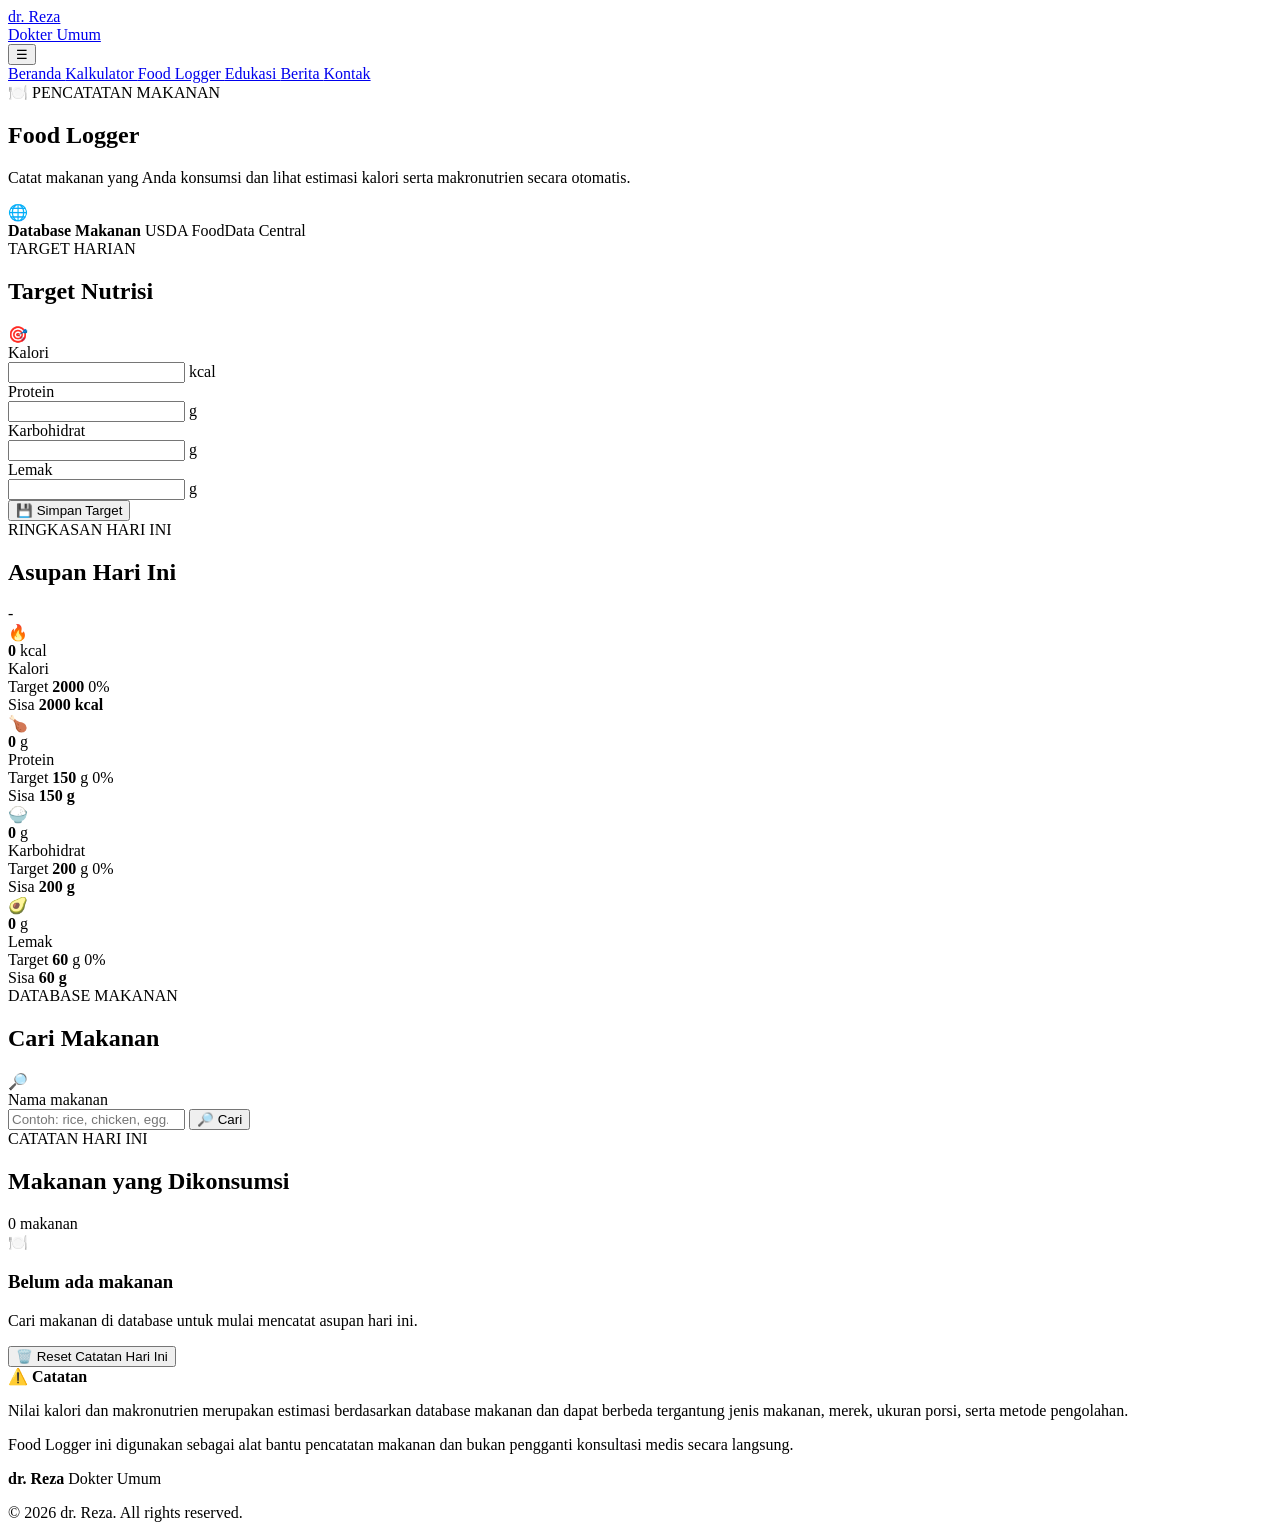
==== commit 91b61ea0: "Remove markdown formatting from food-logger.html" ====
--- a/food-logger.html
+++ b/food-logger.html
@@ -1,4 +1,4 @@
-```html
+
 <!DOCTYPE html>
 <html lang="id">
 
@@ -1046,4 +1046,3 @@
 </body>
 
 </html>
-```
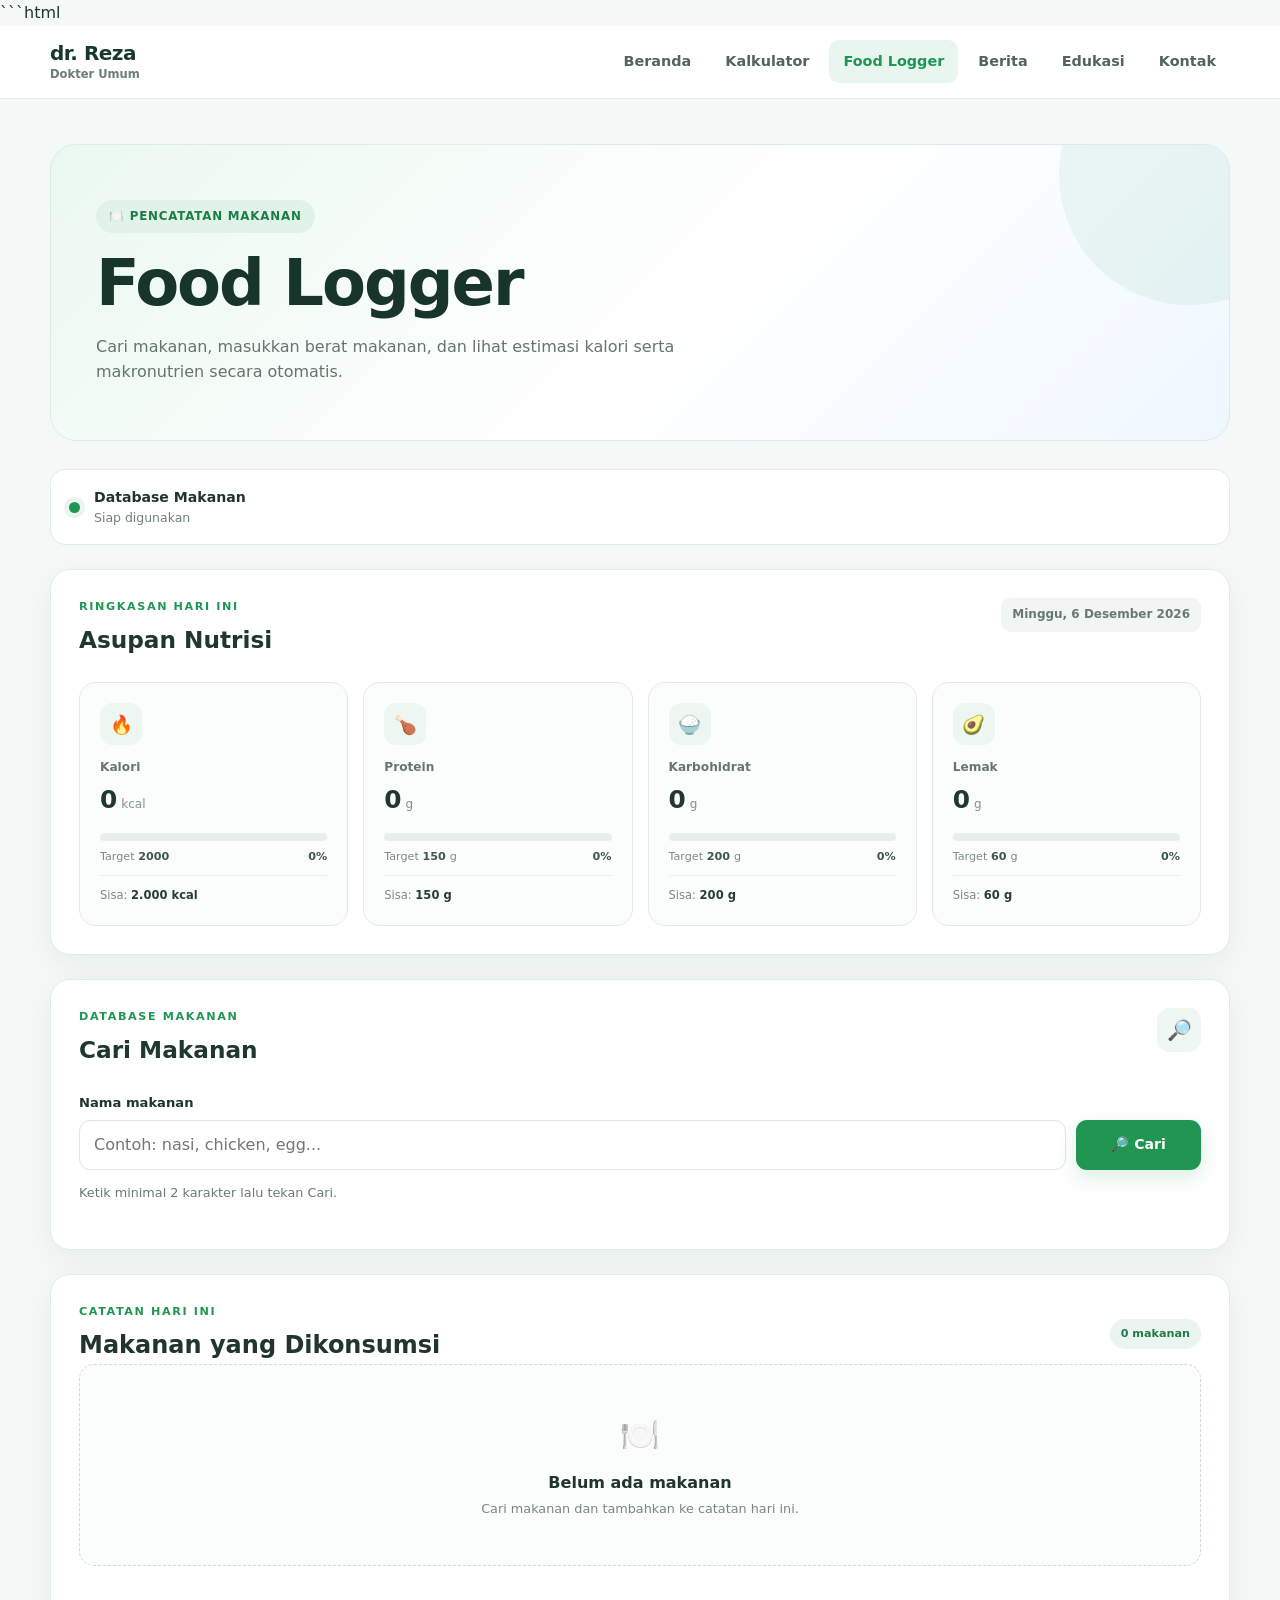
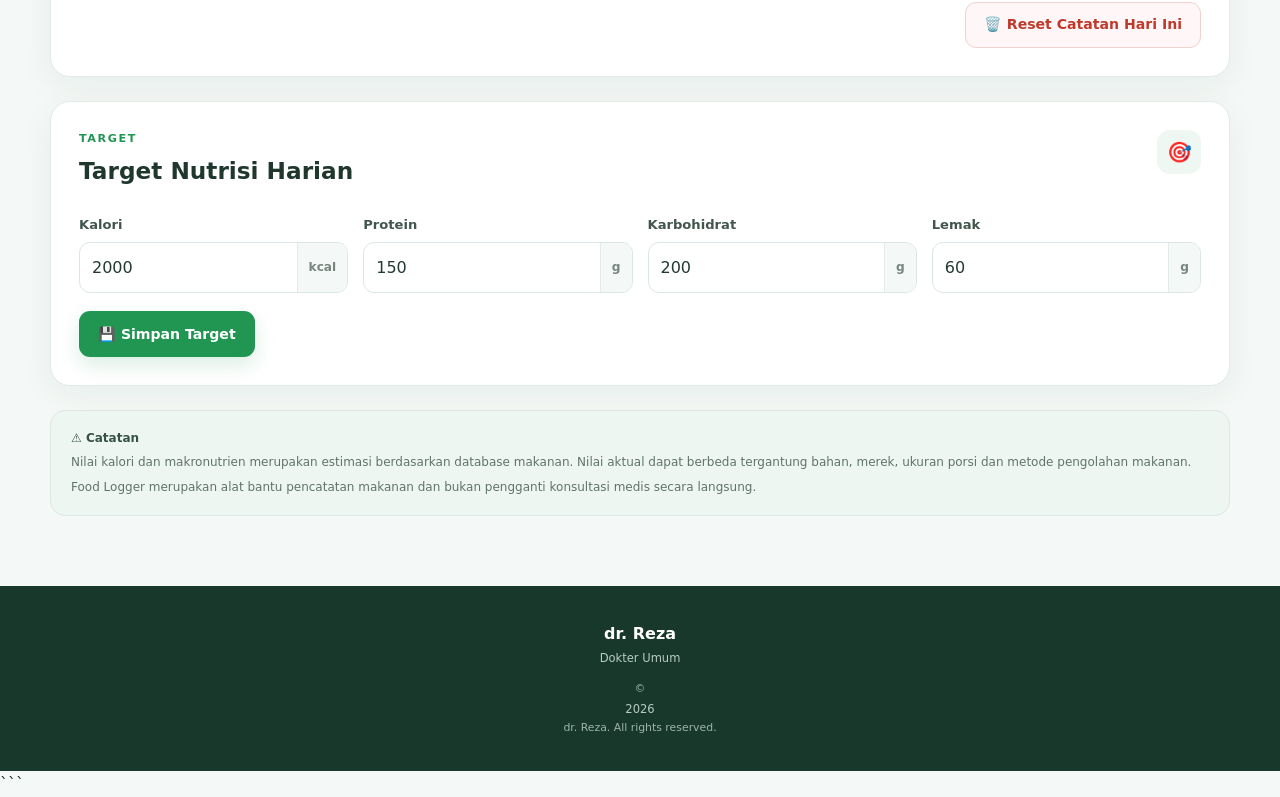
==== commit 3f9082c1: "Update print statement from 'Hello' to 'Goodbye'" ====
--- a/food-logger.html
+++ b/food-logger.html
@@ -1,8 +1,9 @@
-
+```html
 <!DOCTYPE html>
 <html lang="id">
 
 <head>
+
     <meta charset="UTF-8">
 
     <meta
@@ -12,7 +13,7 @@
 
     <meta
         name="description"
-        content="Food Logger dr. Reza untuk mencatat makanan dan menghitung kalori serta makronutrien."
+        content="Food Logger dr. Reza untuk mencatat makanan dan menghitung estimasi kalori serta makronutrien."
     >
 
     <meta
@@ -22,13 +23,1301 @@
 
     <title>Food Logger - dr. Reza</title>
 
-    <link
-        rel="stylesheet"
-        href="food-logger.css"
-    >
+    <style>
+
+        /* =====================================================
+           RESET
+        ===================================================== */
+
+        * {
+            box-sizing: border-box;
+            margin: 0;
+            padding: 0;
+        }
+
+        html {
+            scroll-behavior: smooth;
+        }
+
+        body {
+            font-family:
+                Inter,
+                system-ui,
+                -apple-system,
+                BlinkMacSystemFont,
+                "Segoe UI",
+                sans-serif;
+
+            background: #f4f8f6;
+            color: #20352c;
+            line-height: 1.6;
+        }
+
+        button,
+        input,
+        select {
+            font: inherit;
+        }
+
+        button {
+            cursor: pointer;
+        }
+
+        /* =====================================================
+           NAVBAR
+        ===================================================== */
+
+        .site-header {
+            position: sticky;
+            top: 0;
+            z-index: 1000;
+
+            background: rgba(255,255,255,.96);
+            backdrop-filter: blur(12px);
+
+            border-bottom:
+                1px solid #e4ece8;
+        }
+
+        .navbar {
+            width: min(1180px, calc(100% - 32px));
+            min-height: 72px;
+            margin: auto;
+
+            display: flex;
+            align-items: center;
+            justify-content: space-between;
+
+            gap: 25px;
+        }
+
+        .brand {
+            text-decoration: none;
+            color: #18382b;
+
+            display: flex;
+            flex-direction: column;
+            line-height: 1.1;
+        }
+
+        .brand-name {
+            font-size: 1.25rem;
+            font-weight: 800;
+            letter-spacing: -.5px;
+        }
+
+        .brand-title {
+            margin-top: 4px;
+            font-size: .72rem;
+            color: #6d7d76;
+            font-weight: 600;
+        }
+
+        .nav-menu {
+            display: flex;
+            align-items: center;
+            gap: 6px;
+        }
+
+        .nav-link {
+            text-decoration: none;
+            color: #52645c;
+
+            padding: 10px 14px;
+            border-radius: 10px;
+
+            font-size: .9rem;
+            font-weight: 650;
+
+            transition:
+                background .2s ease,
+                color .2s ease;
+        }
+
+        .nav-link:hover {
+            background: #edf6f1;
+            color: #219653;
+        }
+
+        .nav-link.active {
+            background: #e9f6ef;
+            color: #219653;
+        }
+
+        .menu-toggle {
+            display: none;
+
+            width: 44px;
+            height: 44px;
+
+            border: 1px solid #dce8e3;
+            border-radius: 11px;
+
+            background: #fff;
+            color: #18382b;
+
+            font-size: 1.25rem;
+        }
+
+        /* =====================================================
+           PAGE
+        ===================================================== */
+
+        .page {
+            width: min(1180px, calc(100% - 32px));
+            margin: auto;
+            padding: 45px 0 70px;
+        }
+
+        /* =====================================================
+           HERO
+        ===================================================== */
+
+        .hero {
+            position: relative;
+            overflow: hidden;
+
+            padding: 55px 45px;
+            margin-bottom: 28px;
+
+            border-radius: 26px;
+
+            background:
+                linear-gradient(
+                    135deg,
+                    #eaf8f0 0%,
+                    #ffffff 55%,
+                    #eef7ff 100%
+                );
+
+            border: 1px solid #dfece5;
+        }
+
+        .hero::after {
+            content: "";
+            position: absolute;
+
+            width: 260px;
+            height: 260px;
+
+            border-radius: 50%;
+
+            background:
+                rgba(33,150,83,.07);
+
+            right: -90px;
+            top: -100px;
+        }
+
+        .hero-content {
+            position: relative;
+            z-index: 2;
+            max-width: 760px;
+        }
+
+        .badge {
+            display: inline-flex;
+            align-items: center;
+
+            padding: 7px 13px;
+
+            border-radius: 999px;
+
+            background: #e1f3e8;
+            color: #1d7d49;
+
+            font-size: .74rem;
+            font-weight: 800;
+            letter-spacing: .8px;
+        }
+
+        .hero h1 {
+            margin-top: 17px;
+
+            font-size:
+                clamp(2.2rem, 5vw, 4rem);
+
+            line-height: 1.05;
+            letter-spacing: -2px;
+
+            color: #17352a;
+        }
+
+        .hero p {
+            margin-top: 17px;
+
+            max-width: 680px;
+
+            color: #64756e;
+            font-size: 1rem;
+        }
+
+        /* =====================================================
+           CARDS
+        ===================================================== */
+
+        .card {
+            background: #fff;
+
+            border:
+                1px solid #e1ebe6;
+
+            border-radius: 20px;
+
+            padding: 28px;
+
+            margin-bottom: 24px;
+
+            box-shadow:
+                0 10px 35px
+                rgba(26,68,51,.055);
+        }
+
+        .section-heading {
+            display: flex;
+            align-items: flex-start;
+            justify-content: space-between;
+
+            gap: 20px;
+
+            margin-bottom: 24px;
+        }
+
+        .section-label {
+            display: block;
+
+            margin-bottom: 5px;
+
+            color: #219653;
+
+            font-size: .7rem;
+            font-weight: 800;
+
+            letter-spacing: 1.6px;
+        }
+
+        .section-heading h2 {
+            font-size: 1.45rem;
+            color: #20372d;
+        }
+
+        .section-icon {
+            width: 44px;
+            height: 44px;
+
+            display: flex;
+            align-items: center;
+            justify-content: center;
+
+            border-radius: 13px;
+
+            background: #eef7f2;
+
+            font-size: 1.25rem;
+        }
+
+        /* =====================================================
+           API STATUS
+        ===================================================== */
+
+        .api-status {
+            display: flex;
+            align-items: center;
+
+            gap: 14px;
+
+            padding: 16px 18px;
+
+            margin-bottom: 24px;
+
+            border-radius: 15px;
+
+            background: #ffffff;
+            border: 1px solid #e1ebe6;
+        }
+
+        .api-dot {
+            width: 11px;
+            height: 11px;
+
+            border-radius: 50%;
+
+            background: #219653;
+
+            box-shadow:
+                0 0 0 5px
+                rgba(33,150,83,.10);
+        }
+
+        .api-dot.error {
+            background: #d9534f;
+            box-shadow:
+                0 0 0 5px
+                rgba(217,83,79,.10);
+        }
+
+        .api-status strong {
+            display: block;
+            font-size: .88rem;
+        }
+
+        .api-status span {
+            color: #71817a;
+            font-size: .78rem;
+        }
+
+        /* =====================================================
+           TARGET
+        ===================================================== */
+
+        .target-grid {
+            display: grid;
+
+            grid-template-columns:
+                repeat(4, 1fr);
+
+            gap: 15px;
+        }
+
+        .field label {
+            display: block;
+
+            margin-bottom: 7px;
+
+            font-size: .82rem;
+            font-weight: 700;
+
+            color: #42564d;
+        }
+
+        .input-unit {
+            display: flex;
+
+            overflow: hidden;
+
+            border:
+                1px solid #dce7e2;
+
+            border-radius: 11px;
+
+            background: #fff;
+
+            transition: .2s;
+        }
+
+        .input-unit:focus-within {
+            border-color: #219653;
+
+            box-shadow:
+                0 0 0 4px
+                rgba(33,150,83,.08);
+        }
+
+        .input-unit input {
+            width: 100%;
+            min-width: 0;
+
+            border: 0;
+            outline: 0;
+
+            padding: 12px;
+
+            color: #233a30;
+            background: transparent;
+        }
+
+        .input-unit span {
+            display: flex;
+            align-items: center;
+
+            padding: 0 11px;
+
+            border-left:
+                1px solid #e2ebe7;
+
+            background: #f4f8f6;
+
+            color: #77867f;
+
+            font-size: .76rem;
+            font-weight: 700;
+        }
+
+        /* =====================================================
+           BUTTONS
+        ===================================================== */
+
+        .button {
+            min-height: 46px;
+
+            padding: 10px 18px;
+
+            border-radius: 11px;
+
+            border: 1px solid transparent;
+
+            font-size: .88rem;
+            font-weight: 750;
+
+            transition:
+                transform .2s ease,
+                box-shadow .2s ease,
+                background .2s ease;
+        }
+
+        .button:hover {
+            transform: translateY(-1px);
+        }
+
+        .button-primary {
+            background: #219653;
+            color: #fff;
+
+            box-shadow:
+                0 8px 20px
+                rgba(33,150,83,.16);
+        }
+
+        .button-primary:hover {
+            background: #1c8148;
+        }
+
+        .button-danger {
+            background: #fff7f7;
+            color: #c0392b;
+
+            border-color: #f0d2cf;
+        }
+
+        .button-danger:hover {
+            background: #fdeaea;
+        }
+
+        .button-large {
+            width: 100%;
+            min-height: 52px;
+
+            margin-top: 18px;
+        }
+
+        /* =====================================================
+           SUMMARY
+        ===================================================== */
+
+        .date-badge {
+            padding: 7px 11px;
+
+            border-radius: 9px;
+
+            background: #f1f6f4;
+
+            color: #687971;
+
+            font-size: .75rem;
+            font-weight: 650;
+        }
+
+        .summary-grid {
+            display: grid;
+
+            grid-template-columns:
+                repeat(4, 1fr);
+
+            gap: 15px;
+        }
+
+        .summary-card-item {
+            padding: 20px;
+
+            border-radius: 17px;
+
+            border:
+                1px solid #e3ebe7;
+
+            background: #fbfdfc;
+        }
+
+        .summary-icon {
+            width: 42px;
+            height: 42px;
+
+            display: flex;
+            align-items: center;
+            justify-content: center;
+
+            border-radius: 12px;
+
+            background: #edf6f1;
+
+            font-size: 1.15rem;
+        }
+
+        .summary-name {
+            margin-top: 13px;
+
+            color: #66766f;
+
+            font-size: .76rem;
+            font-weight: 700;
+        }
+
+        .summary-number {
+            display: flex;
+            align-items: baseline;
+
+            gap: 4px;
+
+            margin-top: 2px;
+        }
+
+        .summary-number strong {
+            font-size: 1.55rem;
+            color: #20382e;
+        }
+
+        .summary-number span {
+            color: #84918c;
+            font-size: .75rem;
+        }
+
+        .progress {
+            width: 100%;
+            height: 8px;
+
+            overflow: hidden;
+
+            margin-top: 13px;
+
+            border-radius: 999px;
+
+            background: #e8efeb;
+        }
+
+        .progress-fill {
+            width: 0%;
+            height: 100%;
+
+            border-radius: inherit;
+
+            background: #219653;
+
+            transition:
+                width .35s ease;
+        }
+
+        .progress-info {
+            display: flex;
+            justify-content: space-between;
+
+            margin-top: 7px;
+
+            color: #7b8983;
+
+            font-size: .7rem;
+        }
+
+        .progress-info strong {
+            color: #40554b;
+        }
+
+        .remaining {
+            margin-top: 10px;
+
+            padding-top: 10px;
+
+            border-top:
+                1px solid #e7eeeb;
+
+            color: #7b8983;
+
+            font-size: .72rem;
+        }
+
+        .remaining strong {
+            color: #273e34;
+        }
+
+        /* =====================================================
+           SEARCH
+        ===================================================== */
+
+        .search-row {
+            display: grid;
+
+            grid-template-columns: 1fr 125px;
+
+            gap: 10px;
+        }
+
+        .search-row input {
+            width: 100%;
+            min-height: 49px;
+
+            padding: 11px 14px;
+
+            border:
+                1px solid #dce7e2;
+
+            border-radius: 11px;
+
+            outline: none;
+
+            background: #fff;
+
+            color: #263a32;
+        }
+
+        .search-row input:focus {
+            border-color: #219653;
+
+            box-shadow:
+                0 0 0 4px
+                rgba(33,150,83,.08);
+        }
+
+        .search-status {
+            margin-top: 13px;
+
+            color: #687a72;
+
+            font-size: .8rem;
+        }
+
+        /* =====================================================
+           SEARCH RESULTS
+        ===================================================== */
+
+        .search-results {
+            display: flex;
+            flex-direction: column;
+
+            gap: 10px;
+
+            margin-top: 18px;
+        }
+
+        .search-result {
+            display: grid;
+
+            grid-template-columns: 1fr auto;
+
+            align-items: center;
+
+            gap: 15px;
+
+            padding: 16px;
+
+            border:
+                1px solid #e1ebe6;
+
+            border-radius: 14px;
+
+            background: #fbfdfc;
+        }
+
+        .result-category {
+            display: inline-block;
+
+            padding: 4px 8px;
+
+            margin-bottom: 5px;
+
+            border-radius: 7px;
+
+            background: #eaf5ef;
+
+            color: #237848;
+
+            font-size: .65rem;
+            font-weight: 800;
+        }
+
+        .result-name {
+            font-size: .94rem;
+            font-weight: 800;
+
+            color: #263c32;
+        }
+
+        .result-nutrition {
+            display: flex;
+            flex-wrap: wrap;
+
+            gap: 9px 14px;
+
+            margin-top: 8px;
+
+            color: #66766f;
+
+            font-size: .7rem;
+        }
+
+        .select-food {
+            min-width: 75px;
+
+            padding: 9px 13px;
+
+            border: 0;
+            border-radius: 9px;
+
+            background: #219653;
+            color: #fff;
+
+            font-size: .78rem;
+            font-weight: 750;
+        }
+
+        /* =====================================================
+           SELECTED FOOD
+        ===================================================== */
+
+        .selected-card {
+            border-color: #bfe2cd;
+
+            background:
+                linear-gradient(
+                    145deg,
+                    #f7fcf9,
+                    #ffffff
+                );
+        }
+
+        .selected-header {
+            display: flex;
+
+            align-items: center;
+            justify-content: space-between;
+
+            gap: 15px;
+        }
+
+        .selected-name {
+            margin-top: 3px;
+
+            font-size: 1.3rem;
+
+            color: #18382b;
+        }
+
+        .selected-source {
+            color: #7b8983;
+            font-size: .72rem;
+        }
+
+        .selected-check {
+            width: 44px;
+            height: 44px;
+
+            display: flex;
+            align-items: center;
+            justify-content: center;
+
+            border-radius: 50%;
+
+            background: #219653;
+            color: #fff;
+
+            font-weight: 900;
+        }
+
+        .selected-nutrition {
+            margin: 18px 0;
+
+            padding: 13px 15px;
+
+            border-radius: 11px;
+
+            background: #eef7f2;
+
+            color: #456057;
+
+            font-size: .8rem;
+            font-weight: 650;
+        }
+
+        .food-form-grid {
+            display: grid;
+
+            grid-template-columns:
+                1fr 1fr;
+
+            gap: 15px;
+        }
+
+        .food-form-grid select {
+            width: 100%;
+            min-height: 49px;
+
+            padding: 11px 13px;
+
+            border:
+                1px solid #dce7e2;
+
+            border-radius: 11px;
+
+            outline: none;
+
+            background: #fff;
+            color: #263a32;
+        }
+
+        /* =====================================================
+           PREVIEW
+        ===================================================== */
+
+        .preview {
+            margin-top: 18px;
+
+            padding: 18px;
+
+            border-radius: 15px;
+
+            background: #f5f9f7;
+
+            border:
+                1px solid #e1ebe6;
+        }
+
+        .preview-title {
+            margin-bottom: 13px;
+
+            color: #4c6258;
+
+            font-size: .78rem;
+            font-weight: 800;
+        }
+
+        .preview-grid {
+            display: grid;
+
+            grid-template-columns:
+                repeat(4, 1fr);
+
+            gap: 10px;
+        }
+
+        .preview-item {
+            padding: 12px;
+
+            border-radius: 11px;
+
+            background: #fff;
+
+            text-align: center;
+        }
+
+        .preview-item strong {
+            display: block;
+
+            margin-top: 4px;
+
+            color: #263b31;
+
+            font-size: .92rem;
+        }
+
+        .preview-item small {
+            color: #7c8984;
+            font-size: .65rem;
+        }
+
+        /* =====================================================
+           HISTORY
+        ===================================================== */
+
+        .history-heading {
+            display: flex;
+
+            justify-content: space-between;
+            align-items: center;
+
+            gap: 15px;
+        }
+
+        .food-count {
+            padding: 6px 11px;
+
+            border-radius: 999px;
+
+            background: #eaf5ef;
+
+            color: #237848;
+
+            font-size: .7rem;
+            font-weight: 800;
+        }
+
+        .food-list {
+            display: flex;
+            flex-direction: column;
+
+            gap: 12px;
+
+            margin-top: 18px;
+        }
+
+        .food-entry {
+            display: grid;
+
+            grid-template-columns: 1fr auto;
+
+            gap: 15px;
+
+            padding: 18px;
+
+            border:
+                1px solid #e1ebe6;
+
+            border-radius: 15px;
+
+            background: #fff;
+        }
+
+        .meal-tag {
+            display: inline-block;
+
+            padding: 4px 8px;
+
+            border-radius: 7px;
+
+            background: #edf6f1;
+
+            color: #237848;
+
+            font-size: .64rem;
+            font-weight: 800;
+        }
+
+        .food-entry h3 {
+            margin-top: 6px;
+
+            color: #263c32;
+
+            font-size: .98rem;
+        }
+
+        .food-entry-amount {
+            color: #7a8882;
+            font-size: .73rem;
+        }
+
+        .food-entry-nutrition {
+            display: flex;
+            flex-wrap: wrap;
+
+            gap: 8px 14px;
+
+            margin-top: 10px;
+
+            color: #687971;
+
+            font-size: .7rem;
+        }
+
+        .delete-food {
+            width: 39px;
+            height: 39px;
+
+            border:
+                1px solid #efd8d5;
+
+            border-radius: 10px;
+
+            background: #fff8f7;
+
+            color: #c0392b;
+        }
+
+        .empty-state {
+            padding: 45px 20px;
+
+            text-align: center;
+
+            border:
+                1px dashed #cddbd5;
+
+            border-radius: 15px;
+
+            background: #fbfdfc;
+        }
+
+        .empty-icon {
+            font-size: 2rem;
+        }
+
+        .empty-state h3 {
+            margin-top: 8px;
+
+            font-size: 1rem;
+        }
+
+        .empty-state p {
+            margin-top: 4px;
+
+            color: #788780;
+
+            font-size: .8rem;
+        }
+
+        .history-actions {
+            margin-top: 18px;
+
+            display: flex;
+            justify-content: flex-end;
+        }
+
+        /* =====================================================
+           DISCLAIMER
+        ===================================================== */
+
+        .disclaimer {
+            padding: 18px 20px;
+
+            border:
+                1px solid #dce8e3;
+
+            border-radius: 15px;
+
+            background: #eef6f2;
+
+            color: #60736a;
+
+            font-size: .75rem;
+        }
+
+        .disclaimer strong {
+            color: #365247;
+        }
+
+        .disclaimer p {
+            margin-top: 5px;
+        }
+
+        /* =====================================================
+           NOTIFICATION
+        ===================================================== */
+
+        .notification {
+            position: fixed;
+
+            right: 20px;
+            bottom: 20px;
+
+            z-index: 9999;
+
+            max-width: 360px;
+
+            padding: 13px 17px;
+
+            border-radius: 12px;
+
+            background: #18382b;
+            color: #fff;
+
+            box-shadow:
+                0 15px 35px
+                rgba(0,0,0,.18);
+
+            font-size: .8rem;
+            font-weight: 650;
+
+            transform:
+                translateY(20px);
+
+            opacity: 0;
+
+            transition:
+                .25s ease;
+        }
+
+        .notification.show {
+            transform:
+                translateY(0);
+
+            opacity: 1;
+        }
+
+        .notification.error {
+            background: #b63b35;
+        }
+
+        /* =====================================================
+           FOOTER
+        ===================================================== */
+
+        .footer {
+            padding: 35px 20px;
+
+            text-align: center;
+
+            background: #18382b;
+
+            color: #fff;
+        }
+
+        .footer strong {
+            display: block;
+
+            font-size: 1rem;
+        }
+
+        .footer span {
+            display: block;
+
+            margin-top: 3px;
+
+            color: #b7cbc2;
+
+            font-size: .72rem;
+        }
+
+        .footer p {
+            margin-top: 12px;
+
+            color: #9eb5aa;
+
+            font-size: .68rem;
+        }
+
+        /* =====================================================
+           RESPONSIVE
+        ===================================================== */
+
+        @media (max-width: 900px) {
+
+            .target-grid,
+            .summary-grid {
+                grid-template-columns:
+                    repeat(2, 1fr);
+            }
+
+            .preview-grid {
+                grid-template-columns:
+                    repeat(2, 1fr);
+            }
+
+        }
+
+        @media (max-width: 700px) {
+
+            .navbar {
+                min-height: 66px;
+            }
+
+            .menu-toggle {
+                display: block;
+            }
+
+            .nav-menu {
+                position: absolute;
+
+                top: 66px;
+                left: 0;
+                right: 0;
+
+                display: none;
+
+                flex-direction: column;
+                align-items: stretch;
+
+                padding: 10px 16px 16px;
+
+                background: #fff;
+
+                border-bottom:
+                    1px solid #e3ebe7;
+
+                box-shadow:
+                    0 15px 25px
+                    rgba(0,0,0,.07);
+            }
+
+            .nav-menu.active {
+                display: flex;
+            }
+
+            .nav-link {
+                padding: 12px 14px;
+            }
+
+            .page {
+                width: calc(100% - 20px);
+                padding-top: 25px;
+            }
+
+            .hero {
+                padding: 35px 23px;
+                border-radius: 20px;
+            }
+
+            .hero h1 {
+                letter-spacing: -1px;
+            }
+
+            .card {
+                padding: 20px;
+                border-radius: 17px;
+            }
+
+            .target-grid,
+            .summary-grid,
+            .food-form-grid {
+                grid-template-columns: 1fr;
+            }
+
+            .search-row {
+                grid-template-columns: 1fr;
+            }
+
+            .search-result {
+                grid-template-columns: 1fr;
+            }
+
+            .select-food {
+                width: 100%;
+            }
+
+            .food-entry {
+                grid-template-columns: 1fr;
+            }
+
+            .delete-food {
+                width: 100%;
+            }
+
+            .history-actions {
+                justify-content: stretch;
+            }
+
+            .history-actions .button {
+                width: 100%;
+            }
+
+        }
+
+        @media (max-width: 420px) {
+
+            .preview-grid {
+                grid-template-columns: 1fr 1fr;
+            }
+
+            .summary-number strong {
+                font-size: 1.35rem;
+            }
+
+            .hero h1 {
+                font-size: 2.2rem;
+            }
+
+        }
+
+    </style>
+
 </head>
 
+
 <body>
+
 
 <!-- =====================================================
      NAVBAR
@@ -41,16 +1330,15 @@
         <a
             href="index.html"
             class="brand"
-            aria-label="dr. Reza"
         >
 
-            <div class="brand-name">
+            <span class="brand-name">
                 dr. Reza
-            </div>
-
-            <div class="brand-title">
+            </span>
+
+            <span class="brand-title">
                 Dokter Umum
-            </div>
+            </span>
 
         </a>
 
@@ -59,9 +1347,8 @@
             type="button"
             id="menuToggle"
             class="menu-toggle"
+            aria-expanded="false"
             aria-label="Buka menu"
-            aria-expanded="false"
-            aria-controls="navMenu"
         >
             ☰
         </button>
@@ -94,17 +1381,17 @@
             </a>
 
             <a
+                href="berita.html"
+                class="nav-link"
+            >
+                Berita
+            </a>
+
+            <a
                 href="edukasi.html"
                 class="nav-link"
             >
                 Edukasi
-            </a>
-
-            <a
-                href="berita.html"
-                class="nav-link"
-            >
-                Berita
             </a>
 
             <a
@@ -121,108 +1408,112 @@
 </header>
 
 
-
 <!-- =====================================================
      MAIN
 ===================================================== -->
 
-<main class="main-container">
-
-
-    <!-- =================================================
-         PAGE HEADER
-    ================================================== -->
-
-    <section class="page-header">
-
-        <span class="page-badge">
-            🍽️ PENCATATAN MAKANAN
-        </span>
-
-        <h1>
-            Food Logger
-        </h1>
-
-        <p>
-            Catat makanan yang Anda konsumsi dan lihat
-            estimasi kalori serta makronutrien secara otomatis.
-        </p>
+<main class="page">
+
+
+    <!-- HERO -->
+
+    <section class="hero">
+
+        <div class="hero-content">
+
+            <span class="badge">
+                🍽️ PENCATATAN MAKANAN
+            </span>
+
+            <h1>
+                Food Logger
+            </h1>
+
+            <p>
+                Cari makanan, masukkan berat makanan,
+                dan lihat estimasi kalori serta
+                makronutrien secara otomatis.
+            </p>
+
+        </div>
 
     </section>
 
 
-
-    <!-- =================================================
-         API STATUS
-    ================================================== -->
-
-    <section class="api-status-card">
-
-        <div class="api-status-icon">
-            🌐
-        </div>
-
-        <div class="api-status-content">
+    <!-- API STATUS -->
+
+    <div class="api-status">
+
+        <span
+            id="apiDot"
+            class="api-dot"
+        ></span>
+
+        <div>
 
             <strong>
                 Database Makanan
             </strong>
 
             <span id="apiStatus">
-                USDA FoodData Central
+                Menghubungkan ke database...
             </span>
 
         </div>
 
-    </section>
-
+    </div>
 
 
     <!-- =================================================
-         TARGET NUTRITION
+         SUMMARY
     ================================================== -->
 
-    <section class="card target-card">
+    <section class="card">
 
         <div class="section-heading">
 
             <div>
 
                 <span class="section-label">
-                    TARGET HARIAN
+                    RINGKASAN HARI INI
                 </span>
 
                 <h2>
-                    Target Nutrisi
+                    Asupan Nutrisi
                 </h2>
 
             </div>
 
-            <span class="section-icon">
-                🎯
+            <span
+                id="currentDate"
+                class="date-badge"
+            >
+                -
             </span>
 
         </div>
 
 
-        <div class="target-grid">
-
-
-            <div class="input-group">
-
-                <label for="targetCalories">
+        <div class="summary-grid">
+
+
+            <!-- CALORIES -->
+
+            <div class="summary-card-item">
+
+                <div class="summary-icon">
+                    🔥
+                </div>
+
+                <div class="summary-name">
                     Kalori
-                </label>
-
-                <div class="input-with-unit">
-
-                    <input
-                        type="number"
-                        id="targetCalories"
-                        min="1"
-                        step="1"
-                        inputmode="numeric"
-                    >
+                </div>
+
+                <div class="summary-number">
+
+                    <strong id="totalCalories">
+                        0
+                    </strong>
 
                     <span>
                         kcal
@@ -230,151 +1521,7 @@
 
                 </div>
 
-            </div>
-
-
-            <div class="input-group">
-
-                <label for="targetProtein">
-                    Protein
-                </label>
-
-                <div class="input-with-unit">
-
-                    <input
-                        type="number"
-                        id="targetProtein"
-                        min="0"
-                        step="1"
-                        inputmode="numeric"
-                    >
-
-                    <span>
-                        g
-                    </span>
-
-                </div>
-
-            </div>
-
-
-            <div class="input-group">
-
-                <label for="targetCarbs">
-                    Karbohidrat
-                </label>
-
-                <div class="input-with-unit">
-
-                    <input
-                        type="number"
-                        id="targetCarbs"
-                        min="0"
-                        step="1"
-                        inputmode="numeric"
-                    >
-
-                    <span>
-                        g
-                    </span>
-
-                </div>
-
-            </div>
-
-
-            <div class="input-group">
-
-                <label for="targetFat">
-                    Lemak
-                </label>
-
-                <div class="input-with-unit">
-
-                    <input
-                        type="number"
-                        id="targetFat"
-                        min="0"
-                        step="1"
-                        inputmode="numeric"
-                    >
-
-                    <span>
-                        g
-                    </span>
-
-                </div>
-
-            </div>
-
-        </div>
-
-
-        <button
-            type="button"
-            id="saveTarget"
-            class="button button-primary"
-        >
-            💾 Simpan Target
-        </button>
-
-    </section>
-
-
-
-    <!-- =================================================
-         DAILY SUMMARY
-    ================================================== -->
-
-    <section class="card summary-card">
-
-        <div class="section-heading">
-
-            <div>
-
-                <span class="section-label">
-                    RINGKASAN HARI INI
-                </span>
-
-                <h2>
-                    Asupan Hari Ini
-                </h2>
-
-            </div>
-
-            <span id="currentDate">
-                -
-            </span>
-
-        </div>
-
-
-        <div class="summary-grid">
-
-
-            <!-- CALORIES -->
-
-            <div class="summary-item">
-
-                <div class="summary-icon">
-                    🔥
-                </div>
-
-                <div class="summary-value">
-                    <strong id="totalCalories">
-                        0
-                    </strong>
-
-                    <span>
-                        kcal
-                    </span>
-                </div>
-
-                <div class="summary-label">
-                    Kalori
-                </div>
-
-                <div class="progress-bar">
+                <div class="progress">
 
                     <div
                         id="calorieProgress"
@@ -392,32 +1539,38 @@
                         </strong>
                     </span>
 
-                    <span id="caloriePercentage">
+                    <strong id="caloriePercentage">
                         0%
-                    </span>
+                    </strong>
 
                 </div>
 
                 <div class="remaining">
-                    Sisa
+
+                    Sisa:
+
                     <strong id="remainingCalories">
                         2000 kcal
                     </strong>
+
                 </div>
 
             </div>
 
 
-
             <!-- PROTEIN -->
 
-            <div class="summary-item">
+            <div class="summary-card-item">
 
                 <div class="summary-icon">
                     🍗
                 </div>
 
-                <div class="summary-value">
+                <div class="summary-name">
+                    Protein
+                </div>
+
+                <div class="summary-number">
 
                     <strong id="totalProtein">
                         0
@@ -429,11 +1582,7 @@
 
                 </div>
 
-                <div class="summary-label">
-                    Protein
-                </div>
-
-                <div class="progress-bar">
+                <div class="progress">
 
                     <div
                         id="proteinProgress"
@@ -452,15 +1601,16 @@
                         g
                     </span>
 
-                    <span id="proteinPercentage">
+                    <strong id="proteinPercentage">
                         0%
-                    </span>
+                    </strong>
 
                 </div>
 
                 <div class="remaining">
 
-                    Sisa
+                    Sisa:
+
                     <strong id="remainingProtein">
                         150 g
                     </strong>
@@ -470,16 +1620,19 @@
             </div>
 
 
-
             <!-- CARBS -->
 
-            <div class="summary-item">
+            <div class="summary-card-item">
 
                 <div class="summary-icon">
                     🍚
                 </div>
 
-                <div class="summary-value">
+                <div class="summary-name">
+                    Karbohidrat
+                </div>
+
+                <div class="summary-number">
 
                     <strong id="totalCarbs">
                         0
@@ -491,11 +1644,7 @@
 
                 </div>
 
-                <div class="summary-label">
-                    Karbohidrat
-                </div>
-
-                <div class="progress-bar">
+                <div class="progress">
 
                     <div
                         id="carbsProgress"
@@ -514,15 +1663,16 @@
                         g
                     </span>
 
-                    <span id="carbsPercentage">
+                    <strong id="carbsPercentage">
                         0%
-                    </span>
+                    </strong>
 
                 </div>
 
                 <div class="remaining">
 
-                    Sisa
+                    Sisa:
+
                     <strong id="remainingCarbs">
                         200 g
                     </strong>
@@ -532,16 +1682,19 @@
             </div>
 
 
-
             <!-- FAT -->
 
-            <div class="summary-item">
+            <div class="summary-card-item">
 
                 <div class="summary-icon">
                     🥑
                 </div>
 
-                <div class="summary-value">
+                <div class="summary-name">
+                    Lemak
+                </div>
+
+                <div class="summary-number">
 
                     <strong id="totalFat">
                         0
@@ -553,11 +1706,7 @@
 
                 </div>
 
-                <div class="summary-label">
-                    Lemak
-                </div>
-
-                <div class="progress-bar">
+                <div class="progress">
 
                     <div
                         id="fatProgress"
@@ -576,15 +1725,16 @@
                         g
                     </span>
 
-                    <span id="fatPercentage">
+                    <strong id="fatPercentage">
                         0%
-                    </span>
+                    </strong>
 
                 </div>
 
                 <div class="remaining">
 
-                    Sisa
+                    Sisa:
+
                     <strong id="remainingFat">
                         60 g
                     </strong>
@@ -593,17 +1743,17 @@
 
             </div>
 
+
         </div>
 
     </section>
 
 
-
     <!-- =================================================
-         SEARCH FOOD
+         SEARCH
     ================================================== -->
 
-    <section class="card search-card">
+    <section class="card">
 
         <div class="section-heading">
 
@@ -626,18 +1776,27 @@
         </div>
 
 
-        <div class="search-box">
-
-            <label for="foodSearch">
+        <div>
+
+            <label
+                for="foodSearch"
+                style="
+                    display:block;
+                    margin-bottom:7px;
+                    font-size:.82rem;
+                    font-weight:700;
+                "
+            >
                 Nama makanan
             </label>
+
 
             <div class="search-row">
 
                 <input
                     type="search"
                     id="foodSearch"
-                    placeholder="Contoh: rice, chicken, egg..."
+                    placeholder="Contoh: nasi, chicken, egg..."
                     autocomplete="off"
                 >
 
@@ -657,8 +1816,9 @@
         <div
             id="searchStatus"
             class="search-status"
-            style="display:none;"
-        ></div>
+        >
+            Ketik minimal 2 karakter lalu tekan Cari.
+        </div>
 
 
         <div
@@ -669,18 +1829,17 @@
     </section>
 
 
-
     <!-- =================================================
          SELECTED FOOD
     ================================================== -->
 
     <section
         id="selectedFoodBox"
-        class="card selected-food-card"
+        class="card selected-card"
         style="display:none;"
     >
 
-        <div class="selected-food-header">
+        <div class="selected-header">
 
             <div>
 
@@ -688,17 +1847,23 @@
                     MAKANAN DIPILIH
                 </span>
 
-                <h2 id="selectedFoodName">
-                    Makanan
+                <h2
+                    id="selectedFoodName"
+                    class="selected-name"
+                >
+                    -
                 </h2>
 
-                <p id="selectedFoodSource">
-                    USDA FoodData Central
+                <p
+                    id="selectedFoodSource"
+                    class="selected-source"
+                >
+                    Database makanan
                 </p>
 
             </div>
 
-            <div class="selected-food-check">
+            <div class="selected-check">
                 ✓
             </div>
 
@@ -707,35 +1872,27 @@
 
         <div
             id="selectedFoodNutrition"
-            class="selected-food-nutrition"
+            class="selected-nutrition"
         >
             -
         </div>
 
-
-
-        <!-- =================================================
-             ADD FOOD FORM
-        ================================================== -->
 
         <form
             id="foodForm"
             novalidate
         >
 
-            <div class="form-grid">
-
-
-                <div class="input-group">
+            <div class="food-form-grid">
+
+
+                <div class="field">
 
                     <label for="mealType">
                         Waktu makan
                     </label>
 
-                    <select
-                        id="mealType"
-                        required
-                    >
+                    <select id="mealType">
 
                         <option value="">
                             Pilih waktu makan
@@ -770,22 +1927,21 @@
                 </div>
 
 
-                <div class="input-group">
+                <div class="field">
 
                     <label for="foodAmount">
                         Berat makanan
                     </label>
 
-                    <div class="input-with-unit">
+                    <div class="input-unit">
 
                         <input
                             type="number"
                             id="foodAmount"
                             min="1"
                             step="1"
-                            placeholder="100"
+                            placeholder="Contoh: 150"
                             inputmode="decimal"
-                            required
                         >
 
                         <span>
@@ -796,18 +1952,16 @@
 
                 </div>
 
+
             </div>
 
 
-
-            <!-- =================================================
-                 AUTOMATIC PREVIEW
-            ================================================== -->
-
-            <div class="nutrition-preview">
+            <!-- PREVIEW -->
+
+            <div class="preview">
 
                 <div class="preview-title">
-                    Estimasi nutrisi
+                    ESTIMASI NUTRISI
                 </div>
 
 
@@ -816,7 +1970,7 @@
 
                     <div class="preview-item">
 
-                        <span class="preview-icon">
+                        <span>
                             🔥
                         </span>
 
@@ -833,7 +1987,7 @@
 
                     <div class="preview-item">
 
-                        <span class="preview-icon">
+                        <span>
                             🍗
                         </span>
 
@@ -850,7 +2004,7 @@
 
                     <div class="preview-item">
 
-                        <span class="preview-icon">
+                        <span>
                             🍚
                         </span>
 
@@ -867,7 +2021,7 @@
 
                     <div class="preview-item">
 
-                        <span class="preview-icon">
+                        <span>
                             🥑
                         </span>
 
@@ -881,10 +2035,10 @@
 
                     </div>
 
+
                 </div>
 
             </div>
-
 
 
             <button
@@ -894,19 +2048,19 @@
                 ➕ Tambahkan ke Catatan
             </button>
 
+
         </form>
 
     </section>
 
 
-
     <!-- =================================================
-         FOOD HISTORY
+         HISTORY
     ================================================== -->
 
-    <section class="card history-card">
-
-        <div class="section-heading">
+    <section class="card">
+
+        <div class="history-heading">
 
             <div>
 
@@ -944,8 +2098,8 @@
             </h3>
 
             <p>
-                Cari makanan di database untuk mulai
-                mencatat asupan hari ini.
+                Cari makanan dan tambahkan
+                ke catatan hari ini.
             </p>
 
         </div>
@@ -972,10 +2126,148 @@
     </section>
 
 
-
     <!-- =================================================
-         DISCLAIMER
+         TARGET
     ================================================== -->
+
+    <section class="card">
+
+        <div class="section-heading">
+
+            <div>
+
+                <span class="section-label">
+                    TARGET
+                </span>
+
+                <h2>
+                    Target Nutrisi Harian
+                </h2>
+
+            </div>
+
+            <span class="section-icon">
+                🎯
+            </span>
+
+        </div>
+
+
+        <div class="target-grid">
+
+
+            <div class="field">
+
+                <label for="targetCalories">
+                    Kalori
+                </label>
+
+                <div class="input-unit">
+
+                    <input
+                        type="number"
+                        id="targetCalories"
+                        min="1"
+                        step="1"
+                    >
+
+                    <span>
+                        kcal
+                    </span>
+
+                </div>
+
+            </div>
+
+
+            <div class="field">
+
+                <label for="targetProtein">
+                    Protein
+                </label>
+
+                <div class="input-unit">
+
+                    <input
+                        type="number"
+                        id="targetProtein"
+                        min="0"
+                        step="1"
+                    >
+
+                    <span>
+                        g
+                    </span>
+
+                </div>
+
+            </div>
+
+
+            <div class="field">
+
+                <label for="targetCarbs">
+                    Karbohidrat
+                </label>
+
+                <div class="input-unit">
+
+                    <input
+                        type="number"
+                        id="targetCarbs"
+                        min="0"
+                        step="1"
+                    >
+
+                    <span>
+                        g
+                    </span>
+
+                </div>
+
+            </div>
+
+
+            <div class="field">
+
+                <label for="targetFat">
+                    Lemak
+                </label>
+
+                <div class="input-unit">
+
+                    <input
+                        type="number"
+                        id="targetFat"
+                        min="0"
+                        step="1"
+                    >
+
+                    <span>
+                        g
+                    </span>
+
+                </div>
+
+            </div>
+
+
+        </div>
+
+
+        <button
+            type="button"
+            id="saveTarget"
+            class="button button-primary"
+            style="margin-top:18px;"
+        >
+            💾 Simpan Target
+        </button>
+
+    </section>
+
+
+    <!-- DISCLAIMER -->
 
     <section class="disclaimer">
 
@@ -984,65 +2276,2039 @@
         </strong>
 
         <p>
-            Nilai kalori dan makronutrien merupakan estimasi
-            berdasarkan database makanan dan dapat berbeda
-            tergantung jenis makanan, merek, ukuran porsi,
-            serta metode pengolahan.
+            Nilai kalori dan makronutrien merupakan
+            estimasi berdasarkan database makanan.
+            Nilai aktual dapat berbeda tergantung
+            bahan, merek, ukuran porsi dan metode
+            pengolahan makanan.
         </p>
 
         <p>
-            Food Logger ini digunakan sebagai alat bantu
-            pencatatan makanan dan bukan pengganti konsultasi
-            medis secara langsung.
+            Food Logger merupakan alat bantu
+            pencatatan makanan dan bukan pengganti
+            konsultasi medis secara langsung.
         </p>
 
     </section>
 
+
 </main>
-
 
 
 <!-- =====================================================
      FOOTER
 ===================================================== -->
 
-<footer class="site-footer">
-
-    <div class="footer-content">
-
-        <div class="footer-brand">
-
-            <strong>
-                dr. Reza
-            </strong>
-
-            <span>
-                Dokter Umum
-            </span>
+<footer class="footer">
+
+    <strong>
+        dr. Reza
+    </strong>
+
+    <span>
+        Dokter Umum
+    </span>
+
+    <p>
+        ©
+        <span id="footerYear"></span>
+        dr. Reza. All rights reserved.
+    </p>
+
+</footer>
+
+
+<script>
+
+"use strict";
+
+
+/* =====================================================
+   CONFIG
+===================================================== */
+
+const API_URL =
+    "https://dr-reza-food-api.muhammadfahreza78.workers.dev";
+
+const STORAGE_FOODS =
+    "drReza_foodLogger_foods";
+
+const STORAGE_TARGET =
+    "drReza_foodLogger_target";
+
+const STORAGE_DATE =
+    "drReza_foodLogger_date";
+
+
+const DEFAULT_TARGET = {
+
+    calories: 2000,
+    protein: 150,
+    carbs: 200,
+    fat: 60
+
+};
+
+
+/* =====================================================
+   ELEMENTS
+===================================================== */
+
+const $ = id =>
+    document.getElementById(id);
+
+
+const foodSearch =
+    $("foodSearch");
+
+const searchFoodButton =
+    $("searchFoodButton");
+
+const searchResults =
+    $("searchResults");
+
+const searchStatus =
+    $("searchStatus");
+
+const apiStatus =
+    $("apiStatus");
+
+const apiDot =
+    $("apiDot");
+
+const selectedFoodBox =
+    $("selectedFoodBox");
+
+const selectedFoodName =
+    $("selectedFoodName");
+
+const selectedFoodSource =
+    $("selectedFoodSource");
+
+const selectedFoodNutrition =
+    $("selectedFoodNutrition");
+
+const foodAmount =
+    $("foodAmount");
+
+const foodForm =
+    $("foodForm");
+
+const mealType =
+    $("mealType");
+
+const foodList =
+    $("foodList");
+
+const emptyState =
+    $("emptyState");
+
+
+/* =====================================================
+   STATE
+===================================================== */
+
+let selectedFood = null;
+
+let foods = loadFoods();
+
+let target = loadTarget();
+
+
+/* =====================================================
+   FALLBACK DATABASE
+   Digunakan jika API tidak tersedia.
+===================================================== */
+
+const fallbackFoods = [
+
+    {
+        name: "Nasi putih",
+        category: "Karbohidrat",
+        kcalPer100g: 130,
+        proteinPer100g: 2.7,
+        carbsPer100g: 28,
+        fatPer100g: 0.3,
+        source: "Database lokal"
+    },
+
+    {
+        name: "Telur ayam",
+        category: "Protein",
+        kcalPer100g: 143,
+        proteinPer100g: 12.6,
+        carbsPer100g: 0.7,
+        fatPer100g: 9.5,
+        source: "Database lokal"
+    },
+
+    {
+        name: "Dada ayam",
+        category: "Protein",
+        kcalPer100g: 165,
+        proteinPer100g: 31,
+        carbsPer100g: 0,
+        fatPer100g: 3.6,
+        source: "Database lokal"
+    },
+
+    {
+        name: "Ikan kembung",
+        category: "Protein",
+        kcalPer100g: 167,
+        proteinPer100g: 21.3,
+        carbsPer100g: 0,
+        fatPer100g: 8.2,
+        source: "Database lokal"
+    },
+
+    {
+        name: "Ikan lele",
+        category: "Protein",
+        kcalPer100g: 105,
+        proteinPer100g: 18.7,
+        carbsPer100g: 0,
+        fatPer100g: 3,
+        source: "Database lokal"
+    },
+
+    {
+        name: "Tahu",
+        category: "Protein",
+        kcalPer100g: 76,
+        proteinPer100g: 8.1,
+        carbsPer100g: .8,
+        fatPer100g: 4.8,
+        source: "Database lokal"
+    },
+
+    {
+        name: "Tempe",
+        category: "Protein",
+        kcalPer100g: 192,
+        proteinPer100g: 20.3,
+        carbsPer100g: 7.6,
+        fatPer100g: 10.8,
+        source: "Database lokal"
+    },
+
+    {
+        name: "Pisang",
+        category: "Buah",
+        kcalPer100g: 89,
+        proteinPer100g: 1.1,
+        carbsPer100g: 22.8,
+        fatPer100g: .3,
+        source: "Database lokal"
+    },
+
+    {
+        name: "Apel",
+        category: "Buah",
+        kcalPer100g: 52,
+        proteinPer100g: .3,
+        carbsPer100g: 13.8,
+        fatPer100g: .2,
+        source: "Database lokal"
+    },
+
+    {
+        name: "Pepaya",
+        category: "Buah",
+        kcalPer100g: 43,
+        proteinPer100g: .5,
+        carbsPer100g: 10.8,
+        fatPer100g: .3,
+        source: "Database lokal"
+    },
+
+    {
+        name: "Kentang rebus",
+        category: "Karbohidrat",
+        kcalPer100g: 87,
+        proteinPer100g: 1.9,
+        carbsPer100g: 20.1,
+        fatPer100g: .1,
+        source: "Database lokal"
+    },
+
+    {
+        name: "Ubi jalar",
+        category: "Karbohidrat",
+        kcalPer100g: 76,
+        proteinPer100g: 1.4,
+        carbsPer100g: 17.7,
+        fatPer100g: .1,
+        source: "Database lokal"
+    },
+
+    {
+        name: "Oatmeal",
+        category: "Karbohidrat",
+        kcalPer100g: 389,
+        proteinPer100g: 16.9,
+        carbsPer100g: 66.3,
+        fatPer100g: 6.9,
+        source: "Database lokal"
+    },
+
+    {
+        name: "Susu sapi",
+        category: "Susu",
+        kcalPer100g: 61,
+        proteinPer100g: 3.2,
+        carbsPer100g: 4.8,
+        fatPer100g: 3.3,
+        source: "Database lokal"
+    },
+
+    {
+        name: "Alpukat",
+        category: "Lemak sehat",
+        kcalPer100g: 160,
+        proteinPer100g: 2,
+        carbsPer100g: 8.5,
+        fatPer100g: 14.7,
+        source: "Database lokal"
+    }
+
+];
+
+
+/* =====================================================
+   DATE
+===================================================== */
+
+function getTodayKey() {
+
+    const d = new Date();
+
+    return [
+        d.getFullYear(),
+        String(d.getMonth() + 1).padStart(2, "0"),
+        String(d.getDate()).padStart(2, "0")
+    ].join("-");
+
+}
+
+
+function formatDate() {
+
+    return new Date().toLocaleDateString(
+        "id-ID",
+        {
+            weekday: "long",
+            day: "numeric",
+            month: "long",
+            year: "numeric"
+        }
+    );
+
+}
+
+
+$("currentDate").textContent =
+    formatDate();
+
+$("footerYear").textContent =
+    new Date().getFullYear();
+
+
+/* =====================================================
+   STORAGE
+===================================================== */
+
+function loadFoods() {
+
+    try {
+
+        const saved =
+            localStorage.getItem(
+                STORAGE_FOODS
+            );
+
+        if (!saved) {
+            return [];
+        }
+
+        const parsed =
+            JSON.parse(saved);
+
+        return Array.isArray(parsed)
+            ? parsed
+            : [];
+
+    } catch {
+
+        return [];
+
+    }
+
+}
+
+
+function saveFoods() {
+
+    localStorage.setItem(
+        STORAGE_FOODS,
+        JSON.stringify(foods)
+    );
+
+}
+
+
+function loadTarget() {
+
+    try {
+
+        const saved =
+            localStorage.getItem(
+                STORAGE_TARGET
+            );
+
+        if (!saved) {
+            return {
+                ...DEFAULT_TARGET
+            };
+        }
+
+        const parsed =
+            JSON.parse(saved);
+
+        return {
+
+            calories:
+                Number(parsed.calories)
+                || DEFAULT_TARGET.calories,
+
+            protein:
+                Number(parsed.protein)
+                || DEFAULT_TARGET.protein,
+
+            carbs:
+                Number(parsed.carbs)
+                || DEFAULT_TARGET.carbs,
+
+            fat:
+                Number(parsed.fat)
+                || DEFAULT_TARGET.fat
+
+        };
+
+    } catch {
+
+        return {
+            ...DEFAULT_TARGET
+        };
+
+    }
+
+}
+
+
+function saveTargetData() {
+
+    localStorage.setItem(
+        STORAGE_TARGET,
+        JSON.stringify(target)
+    );
+
+}
+
+
+/* =====================================================
+   NEW DAY
+===================================================== */
+
+function checkNewDay() {
+
+    const today =
+        getTodayKey();
+
+    const saved =
+        localStorage.getItem(
+            STORAGE_DATE
+        );
+
+    if (!saved) {
+
+        localStorage.setItem(
+            STORAGE_DATE,
+            today
+        );
+
+        return;
+
+    }
+
+    if (saved !== today) {
+
+        foods = [];
+
+        saveFoods();
+
+        localStorage.setItem(
+            STORAGE_DATE,
+            today
+        );
+
+    }
+
+}
+
+checkNewDay();
+
+
+/* =====================================================
+   FORMAT
+===================================================== */
+
+function formatNumber(
+    value,
+    decimals = 1
+) {
+
+    const n =
+        Number(value) || 0;
+
+    return n.toLocaleString(
+        "id-ID",
+        {
+            minimumFractionDigits: 0,
+            maximumFractionDigits: decimals
+        }
+    );
+
+}
+
+
+function escapeHTML(value) {
+
+    return String(value ?? "")
+        .replace(/&/g, "&amp;")
+        .replace(/</g, "&lt;")
+        .replace(/>/g, "&gt;")
+        .replace(/"/g, "&quot;")
+        .replace(/'/g, "&#039;");
+
+}
+
+
+/* =====================================================
+   NORMALIZE API DATA
+===================================================== */
+
+function normalizeFood(food) {
+
+    return {
+
+        name:
+            food.name ||
+            food.description ||
+            food.foodName ||
+            "Makanan",
+
+        category:
+            food.category ||
+            food.foodCategory ||
+            "Database makanan",
+
+        kcalPer100g:
+            Number(
+                food.kcalPer100g ??
+                food.caloriesPer100g ??
+                food.calories ??
+                food.kcal ??
+                0
+            ),
+
+        proteinPer100g:
+            Number(
+                food.proteinPer100g ??
+                food.protein ??
+                0
+            ),
+
+        carbsPer100g:
+            Number(
+                food.carbsPer100g ??
+                food.carbohydratesPer100g ??
+                food.carbohydrates ??
+                food.carbs ??
+                0
+            ),
+
+        fatPer100g:
+            Number(
+                food.fatPer100g ??
+                food.fat ??
+                0
+            ),
+
+        source:
+            food.source ||
+            "USDA FoodData Central"
+
+    };
+
+}
+
+
+/* =====================================================
+   CALCULATE
+===================================================== */
+
+function calculateNutrition(
+    food,
+    grams
+) {
+
+    const weight =
+        Number(grams);
+
+    if (
+        !food ||
+        !Number.isFinite(weight) ||
+        weight <= 0
+    ) {
+
+        return {
+            calories: 0,
+            protein: 0,
+            carbs: 0,
+            fat: 0
+        };
+
+    }
+
+    const multiplier =
+        weight / 100;
+
+    return {
+
+        calories:
+            Number(food.kcalPer100g || 0)
+            * multiplier,
+
+        protein:
+            Number(food.proteinPer100g || 0)
+            * multiplier,
+
+        carbs:
+            Number(food.carbsPer100g || 0)
+            * multiplier,
+
+        fat:
+            Number(food.fatPer100g || 0)
+            * multiplier
+
+    };
+
+}
+
+
+/* =====================================================
+   API SEARCH
+===================================================== */
+
+async function searchFoods() {
+
+    const query =
+        foodSearch.value.trim();
+
+    if (query.length < 2) {
+
+        showNotification(
+            "Masukkan minimal 2 karakter.",
+            "error"
+        );
+
+        return;
+
+    }
+
+
+    searchFoodButton.disabled = true;
+
+    searchFoodButton.textContent =
+        "⏳ Mencari...";
+
+    searchStatus.textContent =
+        "Sedang mencari database makanan...";
+
+    searchResults.innerHTML = "";
+
+
+    try {
+
+        const url =
+            API_URL +
+            "?q=" +
+            encodeURIComponent(query);
+
+
+        const response =
+            await fetch(
+                url,
+                {
+                    method: "GET",
+                    headers: {
+                        "Accept":
+                            "application/json"
+                    },
+                    cache: "no-store"
+                }
+            );
+
+
+        if (!response.ok) {
+
+            throw new Error(
+                "HTTP " +
+                response.status
+            );
+
+        }
+
+
+        const data =
+            await response.json();
+
+
+        console.log(
+            "Food API:",
+            data
+        );
+
+
+        let results = [];
+
+
+        if (Array.isArray(data)) {
+
+            results = data;
+
+        } else if (
+            Array.isArray(data.foods)
+        ) {
+
+            results = data.foods;
+
+        } else if (
+            Array.isArray(data.results)
+        ) {
+
+            results = data.results;
+
+        } else if (
+            Array.isArray(data.data)
+        ) {
+
+            results = data.data;
+
+        }
+
+
+        results =
+            results.map(
+                normalizeFood
+            );
+
+
+        if (results.length === 0) {
+
+            throw new Error(
+                "Tidak ada hasil"
+            );
+
+        }
+
+
+        apiDot.classList.remove(
+            "error"
+        );
+
+        apiStatus.textContent =
+            "Terhubung ke database makanan";
+
+
+        renderSearchResults(
+            results
+        );
+
+
+    } catch (error) {
+
+        console.error(
+            "API ERROR:",
+            error
+        );
+
+
+        apiDot.classList.add(
+            "error"
+        );
+
+        apiStatus.textContent =
+            "API tidak tersedia — menggunakan database lokal";
+
+
+        const localResults =
+            fallbackFoods.filter(
+                food =>
+                    food.name
+                        .toLowerCase()
+                        .includes(
+                            query.toLowerCase()
+                        )
+            );
+
+
+        renderSearchResults(
+            localResults
+        );
+
+
+        if (localResults.length === 0) {
+
+            showSearchMessage(
+                "Makanan tidak ditemukan. Coba gunakan nama lain."
+            );
+
+        } else {
+
+            searchStatus.textContent =
+                "API tidak tersedia. Hasil berikut berasal dari database lokal.";
+
+        }
+
+    } finally {
+
+        searchFoodButton.disabled =
+            false;
+
+        searchFoodButton.textContent =
+            "🔎 Cari";
+
+    }
+
+}
+
+
+/* =====================================================
+   RENDER SEARCH
+===================================================== */
+
+function renderSearchResults(
+    results
+) {
+
+    searchResults.innerHTML = "";
+
+
+    results.forEach(
+        function(food) {
+
+            const item =
+                document.createElement(
+                    "div"
+                );
+
+
+            item.className =
+                "search-result";
+
+
+            item.innerHTML = `
+
+                <div>
+
+                    <span class="result-category">
+                        ${escapeHTML(
+                            food.category
+                        )}
+                    </span>
+
+                    <div class="result-name">
+                        ${escapeHTML(
+                            food.name
+                        )}
+                    </div>
+
+                    <div class="result-nutrition">
+
+                        <span>
+                            🔥
+                            ${formatNumber(
+                                food.kcalPer100g
+                            )} kcal
+                        </span>
+
+                        <span>
+                            🍗
+                            ${formatNumber(
+                                food.proteinPer100g
+                            )} g protein
+                        </span>
+
+                        <span>
+                            🍚
+                            ${formatNumber(
+                                food.carbsPer100g
+                            )} g karbo
+                        </span>
+
+                        <span>
+                            🥑
+                            ${formatNumber(
+                                food.fatPer100g
+                            )} g lemak
+                        </span>
+
+                    </div>
+
+                </div>
+
+
+                <button
+                    type="button"
+                    class="select-food"
+                >
+                    Pilih
+                </button>
+
+            `;
+
+
+            item
+                .querySelector(
+                    ".select-food"
+                )
+                .addEventListener(
+                    "click",
+                    function() {
+
+                        selectFood(food);
+
+                    }
+                );
+
+
+            searchResults.appendChild(
+                item
+            );
+
+        }
+    );
+
+}
+
+
+/* =====================================================
+   SELECT FOOD
+===================================================== */
+
+function selectFood(food) {
+
+    selectedFood =
+        normalizeFood(food);
+
+
+    selectedFoodBox.style.display =
+        "block";
+
+
+    selectedFoodName.textContent =
+        selectedFood.name;
+
+
+    selectedFoodSource.textContent =
+        selectedFood.source;
+
+
+    selectedFoodNutrition.textContent =
+        `${formatNumber(
+            selectedFood.kcalPer100g
+        )} kcal • ` +
+        `${formatNumber(
+            selectedFood.proteinPer100g
+        )} g protein • ` +
+        `${formatNumber(
+            selectedFood.carbsPer100g
+        )} g karbo • ` +
+        `${formatNumber(
+            selectedFood.fatPer100g
+        )} g lemak per 100 g`;
+
+
+    foodAmount.value =
+        "";
+
+    resetPreview();
+
+
+    selectedFoodBox.scrollIntoView({
+        behavior: "smooth",
+        block: "center"
+    });
+
+
+    setTimeout(
+        function() {
+            foodAmount.focus();
+        },
+        400
+    );
+
+
+    showNotification(
+        "Makanan dipilih. Masukkan berat makanan.",
+        "success"
+    );
+
+}
+
+
+/* =====================================================
+   PREVIEW
+===================================================== */
+
+function updatePreview() {
+
+    if (!selectedFood) {
+
+        resetPreview();
+
+        return;
+
+    }
+
+
+    const grams =
+        Number(foodAmount.value);
+
+
+    if (
+        !Number.isFinite(grams) ||
+        grams <= 0
+    ) {
+
+        resetPreview();
+
+        return;
+
+    }
+
+
+    const nutrition =
+        calculateNutrition(
+            selectedFood,
+            grams
+        );
+
+
+    $("previewCalories").textContent =
+        `${formatNumber(
+            nutrition.calories
+        )} kcal`;
+
+
+    $("previewProtein").textContent =
+        `${formatNumber(
+            nutrition.protein
+        )} g`;
+
+
+    $("previewCarbs").textContent =
+        `${formatNumber(
+            nutrition.carbs
+        )} g`;
+
+
+    $("previewFat").textContent =
+        `${formatNumber(
+            nutrition.fat
+        )} g`;
+
+}
+
+
+function resetPreview() {
+
+    $("previewCalories").textContent =
+        "0 kcal";
+
+    $("previewProtein").textContent =
+        "0 g";
+
+    $("previewCarbs").textContent =
+        "0 g";
+
+    $("previewFat").textContent =
+        "0 g";
+
+}
+
+
+foodAmount.addEventListener(
+    "input",
+    updatePreview
+);
+
+
+/* =====================================================
+   ADD FOOD
+===================================================== */
+
+foodForm.addEventListener(
+    "submit",
+    function(event) {
+
+        /*
+         * WAJIB:
+         * mencegah browser refresh.
+         */
+
+        event.preventDefault();
+        event.stopPropagation();
+
+
+        if (!selectedFood) {
+
+            showNotification(
+                "Pilih makanan terlebih dahulu.",
+                "error"
+            );
+
+            return;
+
+        }
+
+
+        const meal =
+            mealType.value;
+
+
+        const grams =
+            Number(foodAmount.value);
+
+
+        if (!meal) {
+
+            showNotification(
+                "Pilih waktu makan terlebih dahulu.",
+                "error"
+            );
+
+            mealType.focus();
+
+            return;
+
+        }
+
+
+        if (
+            !Number.isFinite(grams) ||
+            grams <= 0
+        ) {
+
+            showNotification(
+                "Masukkan berat makanan dalam gram.",
+                "error"
+            );
+
+            foodAmount.focus();
+
+            return;
+
+        }
+
+
+        const nutrition =
+            calculateNutrition(
+                selectedFood,
+                grams
+            );
+
+
+        const entry = {
+
+            id:
+                Date.now().toString(),
+
+            meal:
+                meal,
+
+            name:
+                selectedFood.name,
+
+            amount:
+                grams,
+
+            unit:
+                "gram",
+
+            calories:
+                nutrition.calories,
+
+            protein:
+                nutrition.protein,
+
+            carbs:
+                nutrition.carbs,
+
+            fat:
+                nutrition.fat,
+
+            source:
+                selectedFood.source,
+
+            createdAt:
+                new Date().toISOString()
+
+        };
+
+
+        foods.push(entry);
+
+        saveFoods();
+
+        renderFoods();
+
+        updateSummary();
+
+
+        selectedFood =
+            null;
+
+
+        selectedFoodBox.style.display =
+            "none";
+
+
+        foodAmount.value =
+            "";
+
+        mealType.value =
+            "";
+
+
+        resetPreview();
+
+
+        showNotification(
+            `${entry.name} berhasil ditambahkan.`,
+            "success"
+        );
+
+    }
+);
+
+
+/* =====================================================
+   RENDER HISTORY
+===================================================== */
+
+function renderFoods() {
+
+    foodList.innerHTML = "";
+
+
+    if (
+        !foods ||
+        foods.length === 0
+    ) {
+
+        emptyState.style.display =
+            "block";
+
+        $("foodCount").textContent =
+            "0 makanan";
+
+        return;
+
+    }
+
+
+    emptyState.style.display =
+        "none";
+
+
+    $("foodCount").textContent =
+        `${foods.length} makanan`;
+
+
+    const mealOrder = {
+
+        "Sarapan": 1,
+        "Snack Pagi": 2,
+        "Makan Siang": 3,
+        "Snack Sore": 4,
+        "Makan Malam": 5,
+        "Snack Malam": 6
+
+    };
+
+
+    const sorted =
+        [...foods].sort(
+            function(a,b) {
+
+                const orderA =
+                    mealOrder[a.meal] || 99;
+
+                const orderB =
+                    mealOrder[b.meal] || 99;
+
+
+                if (
+                    orderA !== orderB
+                ) {
+
+                    return (
+                        orderA -
+                        orderB
+                    );
+
+                }
+
+
+                return (
+                    new Date(a.createdAt) -
+                    new Date(b.createdAt)
+                );
+
+            }
+        );
+
+
+    sorted.forEach(
+        function(food) {
+
+            const item =
+                document.createElement(
+                    "article"
+                );
+
+
+            item.className =
+                "food-entry";
+
+
+            item.innerHTML = `
+
+                <div>
+
+                    <span class="meal-tag">
+                        ${escapeHTML(
+                            food.meal
+                        )}
+                    </span>
+
+                    <h3>
+                        ${escapeHTML(
+                            food.name
+                        )}
+                    </h3>
+
+                    <div class="food-entry-amount">
+                        ${formatNumber(
+                            food.amount
+                        )}
+                        gram
+                    </div>
+
+                    <div class="food-entry-nutrition">
+
+                        <span>
+                            🔥
+                            ${formatNumber(
+                                food.calories
+                            )} kcal
+                        </span>
+
+                        <span>
+                            🍗
+                            ${formatNumber(
+                                food.protein
+                            )} g protein
+                        </span>
+
+                        <span>
+                            🍚
+                            ${formatNumber(
+                                food.carbs
+                            )} g karbo
+                        </span>
+
+                        <span>
+                            🥑
+                            ${formatNumber(
+                                food.fat
+                            )} g lemak
+                        </span>
+
+                    </div>
+
+                </div>
+
+                <button
+                    type="button"
+                    class="delete-food"
+                    data-id="${escapeHTML(
+                        food.id
+                    )}"
+                    aria-label="Hapus makanan"
+                >
+                    🗑️
+                </button>
+
+            `;
+
+
+            foodList.appendChild(
+                item
+            );
+
+        }
+    );
+
+
+    document
+        .querySelectorAll(
+            ".delete-food"
+        )
+        .forEach(
+            function(button) {
+
+                button.addEventListener(
+                    "click",
+                    function() {
+
+                        const id =
+                            button.dataset.id;
+
+
+                        const food =
+                            foods.find(
+                                item =>
+                                    String(item.id) ===
+                                    String(id)
+                            );
+
+
+                        if (!food) {
+                            return;
+                        }
+
+
+                        if (
+                            !confirm(
+                                `Hapus "${food.name}" dari catatan hari ini?`
+                            )
+                        ) {
+
+                            return;
+
+                        }
+
+
+                        foods =
+                            foods.filter(
+                                item =>
+                                    String(item.id) !==
+                                    String(id)
+                            );
+
+
+                        saveFoods();
+
+                        renderFoods();
+
+                        updateSummary();
+
+
+                        showNotification(
+                            "Makanan berhasil dihapus.",
+                            "success"
+                        );
+
+                    }
+                );
+
+            }
+        );
+
+}
+
+
+/* =====================================================
+   SUMMARY
+===================================================== */
+
+function updateSummary() {
+
+    const totals = {
+
+        calories: 0,
+        protein: 0,
+        carbs: 0,
+        fat: 0
+
+    };
+
+
+    foods.forEach(
+        function(food) {
+
+            totals.calories +=
+                Number(food.calories) || 0;
+
+            totals.protein +=
+                Number(food.protein) || 0;
+
+            totals.carbs +=
+                Number(food.carbs) || 0;
+
+            totals.fat +=
+                Number(food.fat) || 0;
+
+        }
+    );
+
+
+    $("totalCalories").textContent =
+        formatNumber(
+            totals.calories
+        );
+
+
+    $("totalProtein").textContent =
+        formatNumber(
+            totals.protein
+        );
+
+
+    $("totalCarbs").textContent =
+        formatNumber(
+            totals.carbs
+        );
+
+
+    $("totalFat").textContent =
+        formatNumber(
+            totals.fat
+        );
+
+
+    const remainCalories =
+        Math.max(
+            0,
+            target.calories -
+            totals.calories
+        );
+
+
+    const remainProtein =
+        Math.max(
+            0,
+            target.protein -
+            totals.protein
+        );
+
+
+    const remainCarbs =
+        Math.max(
+            0,
+            target.carbs -
+            totals.carbs
+        );
+
+
+    const remainFat =
+        Math.max(
+            0,
+            target.fat -
+            totals.fat
+        );
+
+
+    $("remainingCalories").textContent =
+        `${formatNumber(
+            remainCalories
+        )} kcal`;
+
+
+    $("remainingProtein").textContent =
+        `${formatNumber(
+            remainProtein
+        )} g`;
+
+
+    $("remainingCarbs").textContent =
+        `${formatNumber(
+            remainCarbs
+        )} g`;
+
+
+    $("remainingFat").textContent =
+        `${formatNumber(
+            remainFat
+        )} g`;
+
+
+    updateProgress(
+        "calorieProgress",
+        "caloriePercentage",
+        totals.calories,
+        target.calories
+    );
+
+
+    updateProgress(
+        "proteinProgress",
+        "proteinPercentage",
+        totals.protein,
+        target.protein
+    );
+
+
+    updateProgress(
+        "carbsProgress",
+        "carbsPercentage",
+        totals.carbs,
+        target.carbs
+    );
+
+
+    updateProgress(
+        "fatProgress",
+        "fatPercentage",
+        totals.fat,
+        target.fat
+    );
+
+}
+
+
+/* =====================================================
+   PROGRESS
+===================================================== */
+
+function updateProgress(
+    progressId,
+    percentageId,
+    current,
+    targetValue
+) {
+
+    const progress =
+        $(progressId);
+
+    const percentage =
+        $(percentageId);
+
+
+    if (
+        !targetValue ||
+        targetValue <= 0
+    ) {
+
+        progress.style.width =
+            "0%";
+
+        percentage.textContent =
+            "0%";
+
+        return;
+
+    }
+
+
+    const percent =
+        (
+            Number(current) /
+            Number(targetValue)
+        ) * 100;
+
+
+    const width =
+        Math.min(
+            Math.max(
+                percent,
+                0
+            ),
+            100
+        );
+
+
+    progress.style.width =
+        `${width}%`;
+
+
+    percentage.textContent =
+        `${Math.round(
+            percent
+        )}%`;
+
+}
+
+
+/* =====================================================
+   TARGET
+===================================================== */
+
+function updateTargetInputs() {
+
+    $("targetCalories").value =
+        target.calories;
+
+    $("targetProtein").value =
+        target.protein;
+
+    $("targetCarbs").value =
+        target.carbs;
+
+    $("targetFat").value =
+        target.fat;
+
+}
+
+
+$("saveTarget").addEventListener(
+    "click",
+    function() {
+
+        const calories =
+            Number(
+                $("targetCalories").value
+            );
+
+        const protein =
+            Number(
+                $("targetProtein").value
+            );
+
+        const carbs =
+            Number(
+                $("targetCarbs").value
+            );
+
+        const fat =
+            Number(
+                $("targetFat").value
+            );
+
+
+        if (
+            !Number.isFinite(calories) ||
+            calories <= 0 ||
+            protein < 0 ||
+            carbs < 0 ||
+            fat < 0
+        ) {
+
+            showNotification(
+                "Masukkan target nutrisi yang valid.",
+                "error"
+            );
+
+            return;
+
+        }
+
+
+        target = {
+
+            calories,
+            protein,
+            carbs,
+            fat
+
+        };
+
+
+        saveTargetData();
+
+        updateSummary();
+
+
+        showNotification(
+            "Target nutrisi berhasil disimpan.",
+            "success"
+        );
+
+    }
+);
+
+
+/* =====================================================
+   RESET
+===================================================== */
+
+$("resetDay").addEventListener(
+    "click",
+    function() {
+
+        if (
+            foods.length === 0
+        ) {
+
+            showNotification(
+                "Belum ada makanan yang dicatat.",
+                "error"
+            );
+
+            return;
+
+        }
+
+
+        if (
+            !confirm(
+                "Yakin ingin menghapus seluruh catatan makanan hari ini?"
+            )
+        ) {
+
+            return;
+
+        }
+
+
+        foods = [];
+
+        saveFoods();
+
+        renderFoods();
+
+        updateSummary();
+
+
+        showNotification(
+            "Catatan hari ini berhasil direset.",
+            "success"
+        );
+
+    }
+);
+
+
+/* =====================================================
+   SEARCH EVENTS
+===================================================== */
+
+searchFoodButton.addEventListener(
+    "click",
+    function(event) {
+
+        event.preventDefault();
+
+        searchFoods();
+
+    }
+);
+
+
+foodSearch.addEventListener(
+    "keydown",
+    function(event) {
+
+        if (
+            event.key === "Enter"
+        ) {
+
+            event.preventDefault();
+
+            searchFoods();
+
+        }
+
+    }
+);
+
+
+/* =====================================================
+   NAVBAR
+===================================================== */
+
+$("menuToggle").addEventListener(
+    "click",
+    function() {
+
+        const menu =
+            $("navMenu");
+
+        const isOpen =
+            menu.classList.toggle(
+                "active"
+            );
+
+
+        $("menuToggle")
+            .setAttribute(
+                "aria-expanded",
+                isOpen
+                    ? "true"
+                    : "false"
+            );
+
+    }
+);
+
+
+document
+    .querySelectorAll(
+        ".nav-link"
+    )
+    .forEach(
+        function(link) {
+
+            link.addEventListener(
+                "click",
+                function() {
+
+                    $("navMenu")
+                        .classList
+                        .remove("active");
+
+                    $("menuToggle")
+                        .setAttribute(
+                            "aria-expanded",
+                            "false"
+                        );
+
+                }
+            );
+
+        }
+    );
+
+
+/* =====================================================
+   MESSAGE
+===================================================== */
+
+function showSearchMessage(
+    message
+) {
+
+    searchResults.innerHTML = `
+
+        <div class="empty-state">
+
+            <div class="empty-icon">
+                🔎
+            </div>
+
+            <h3>
+                ${escapeHTML(message)}
+            </h3>
 
         </div>
 
-
-        <p>
-            ©
-            <span id="footerYear">
-                2026
-            </span>
-            dr. Reza. All rights reserved.
-        </p>
-
-    </div>
-
-</footer>
-
-
-
-<!-- =====================================================
-     JAVASCRIPT
-===================================================== -->
-
-<script src="food-logger.js"></script>
+    `;
+
+}
+
+
+/* =====================================================
+   NOTIFICATION
+===================================================== */
+
+function showNotification(
+    message,
+    type = "success"
+) {
+
+    const old =
+        document.querySelector(
+            ".notification"
+        );
+
+
+    if (old) {
+        old.remove();
+    }
+
+
+    const notification =
+        document.createElement(
+            "div"
+        );
+
+
+    notification.className =
+        `notification ${type}`;
+
+
+    notification.textContent =
+        message;
+
+
+    document.body.appendChild(
+        notification
+    );
+
+
+    requestAnimationFrame(
+        function() {
+
+            notification.classList.add(
+                "show"
+            );
+
+        }
+    );
+
+
+    setTimeout(
+        function() {
+
+            notification.classList.remove(
+                "show"
+            );
+
+
+            setTimeout(
+                function() {
+
+                    if (notification) {
+                        notification.remove();
+                    }
+
+                },
+                300
+            );
+
+        },
+        2800
+    );
+
+}
+
+
+/* =====================================================
+   INITIALIZE
+===================================================== */
+
+updateTargetInputs();
+
+renderFoods();
+
+updateSummary();
+
+
+apiStatus.textContent =
+    "Siap digunakan";
+
+
+console.log(
+    "dr. Reza Food Logger berhasil dimuat."
+);
+
+</script>
+
 
 </body>
-
 </html>
+```
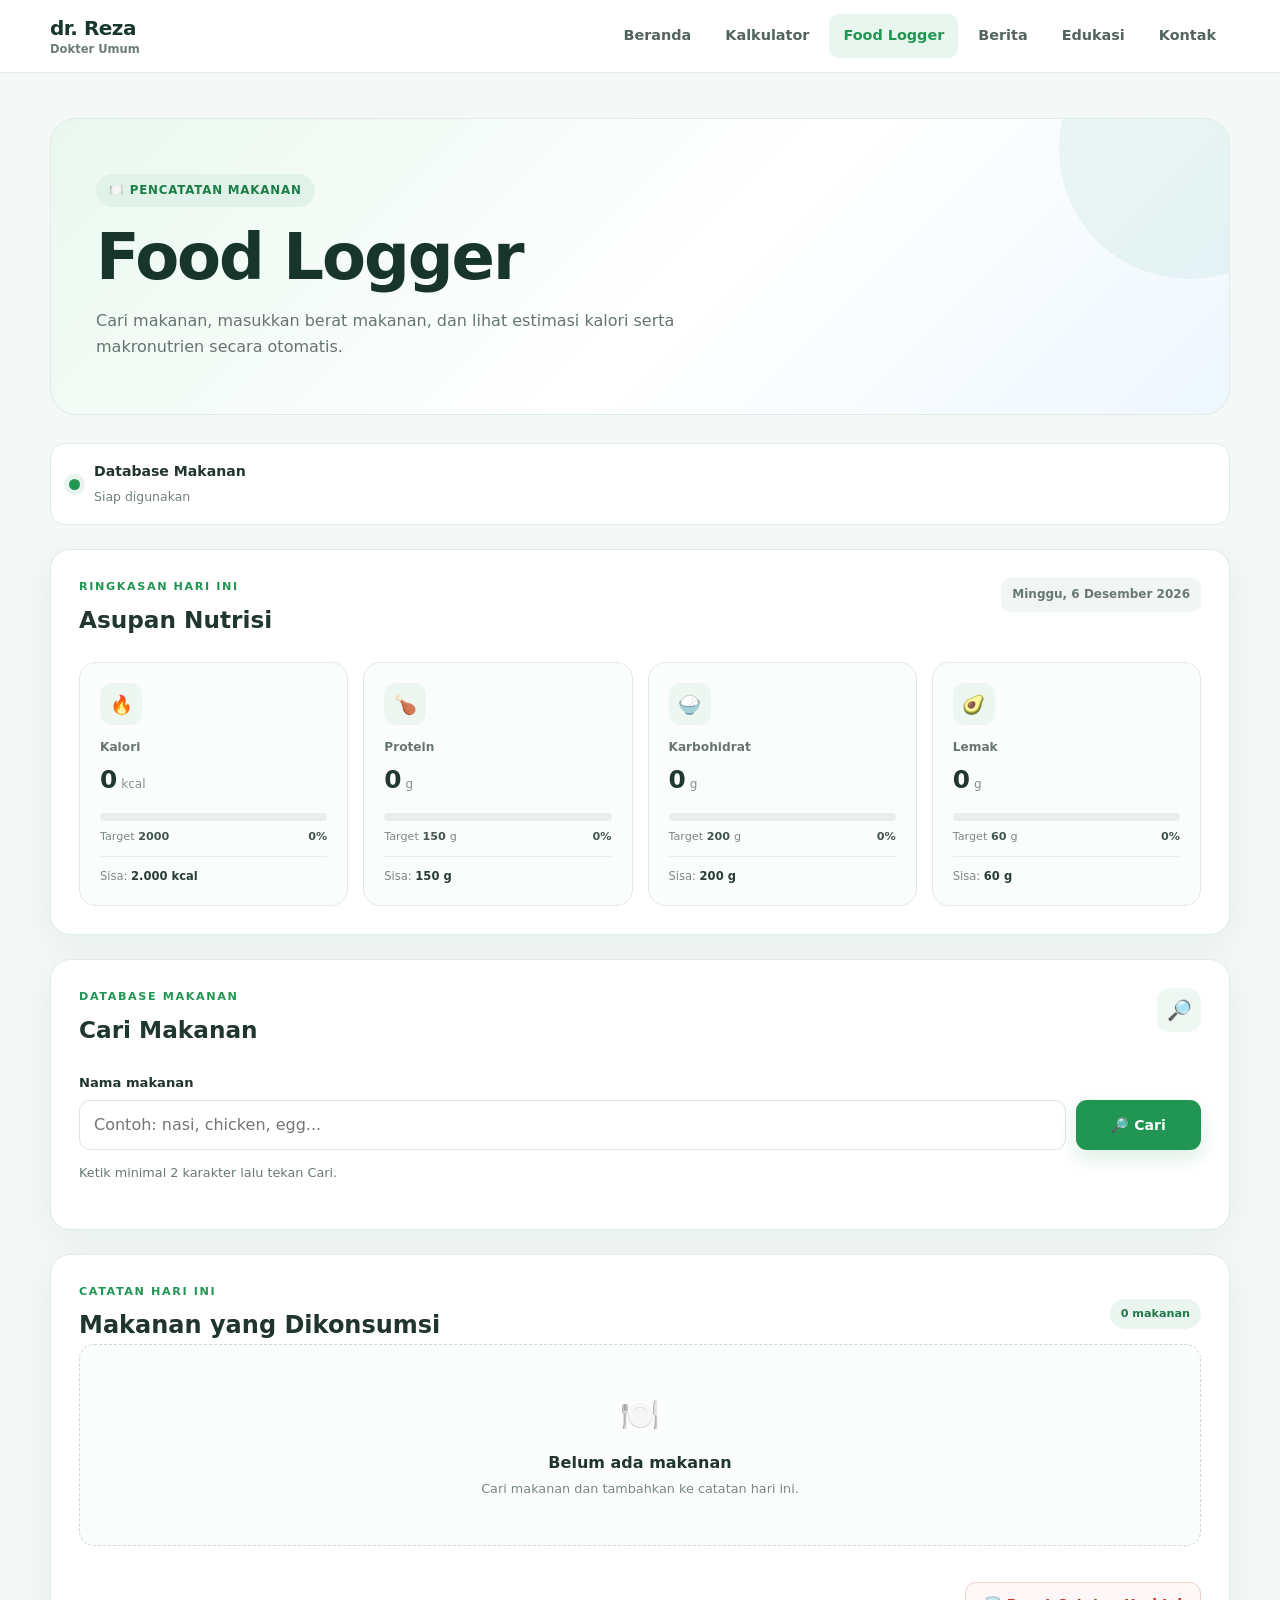
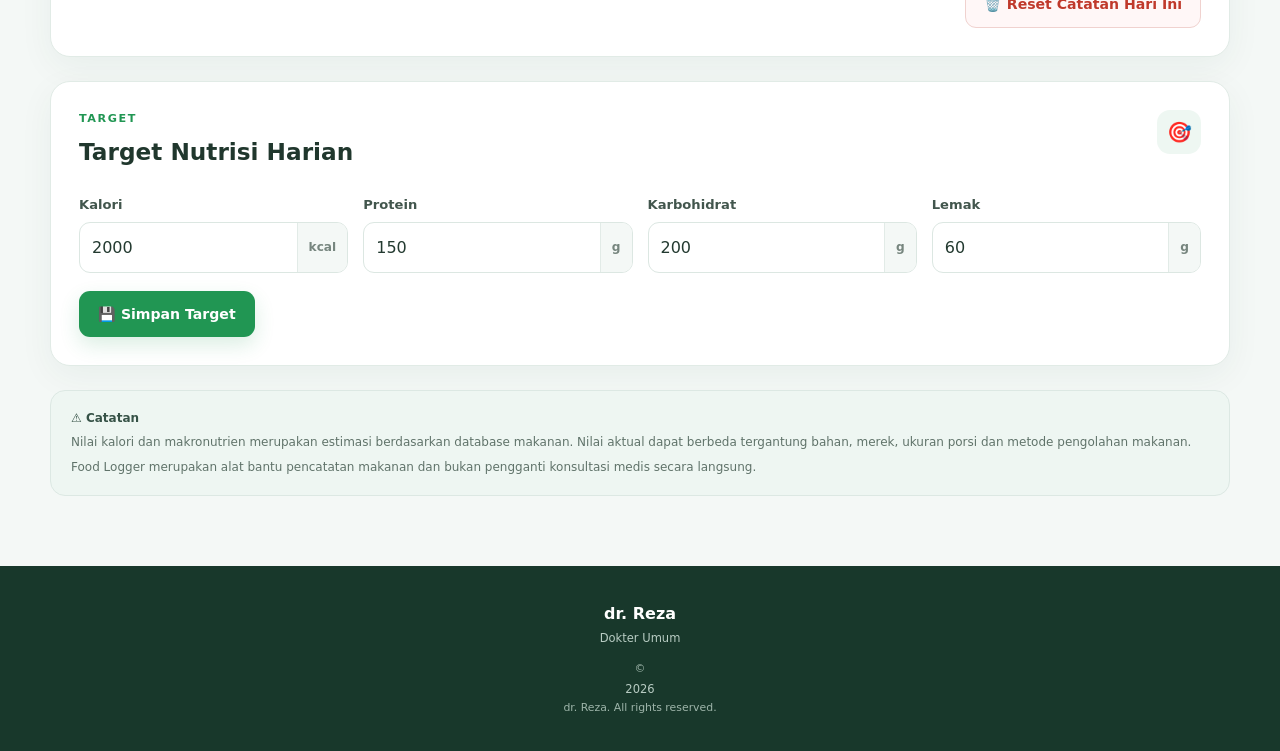
==== commit d12856e2: "Clean up food-logger.html by removing markdown Removed unnecessary markdown formatting from HTML fil" ====
--- a/food-logger.html
+++ b/food-logger.html
@@ -1,4 +1,3 @@
-```html
 <!DOCTYPE html>
 <html lang="id">
 
@@ -4311,4 +4310,3 @@
 
 </body>
 </html>
-```
